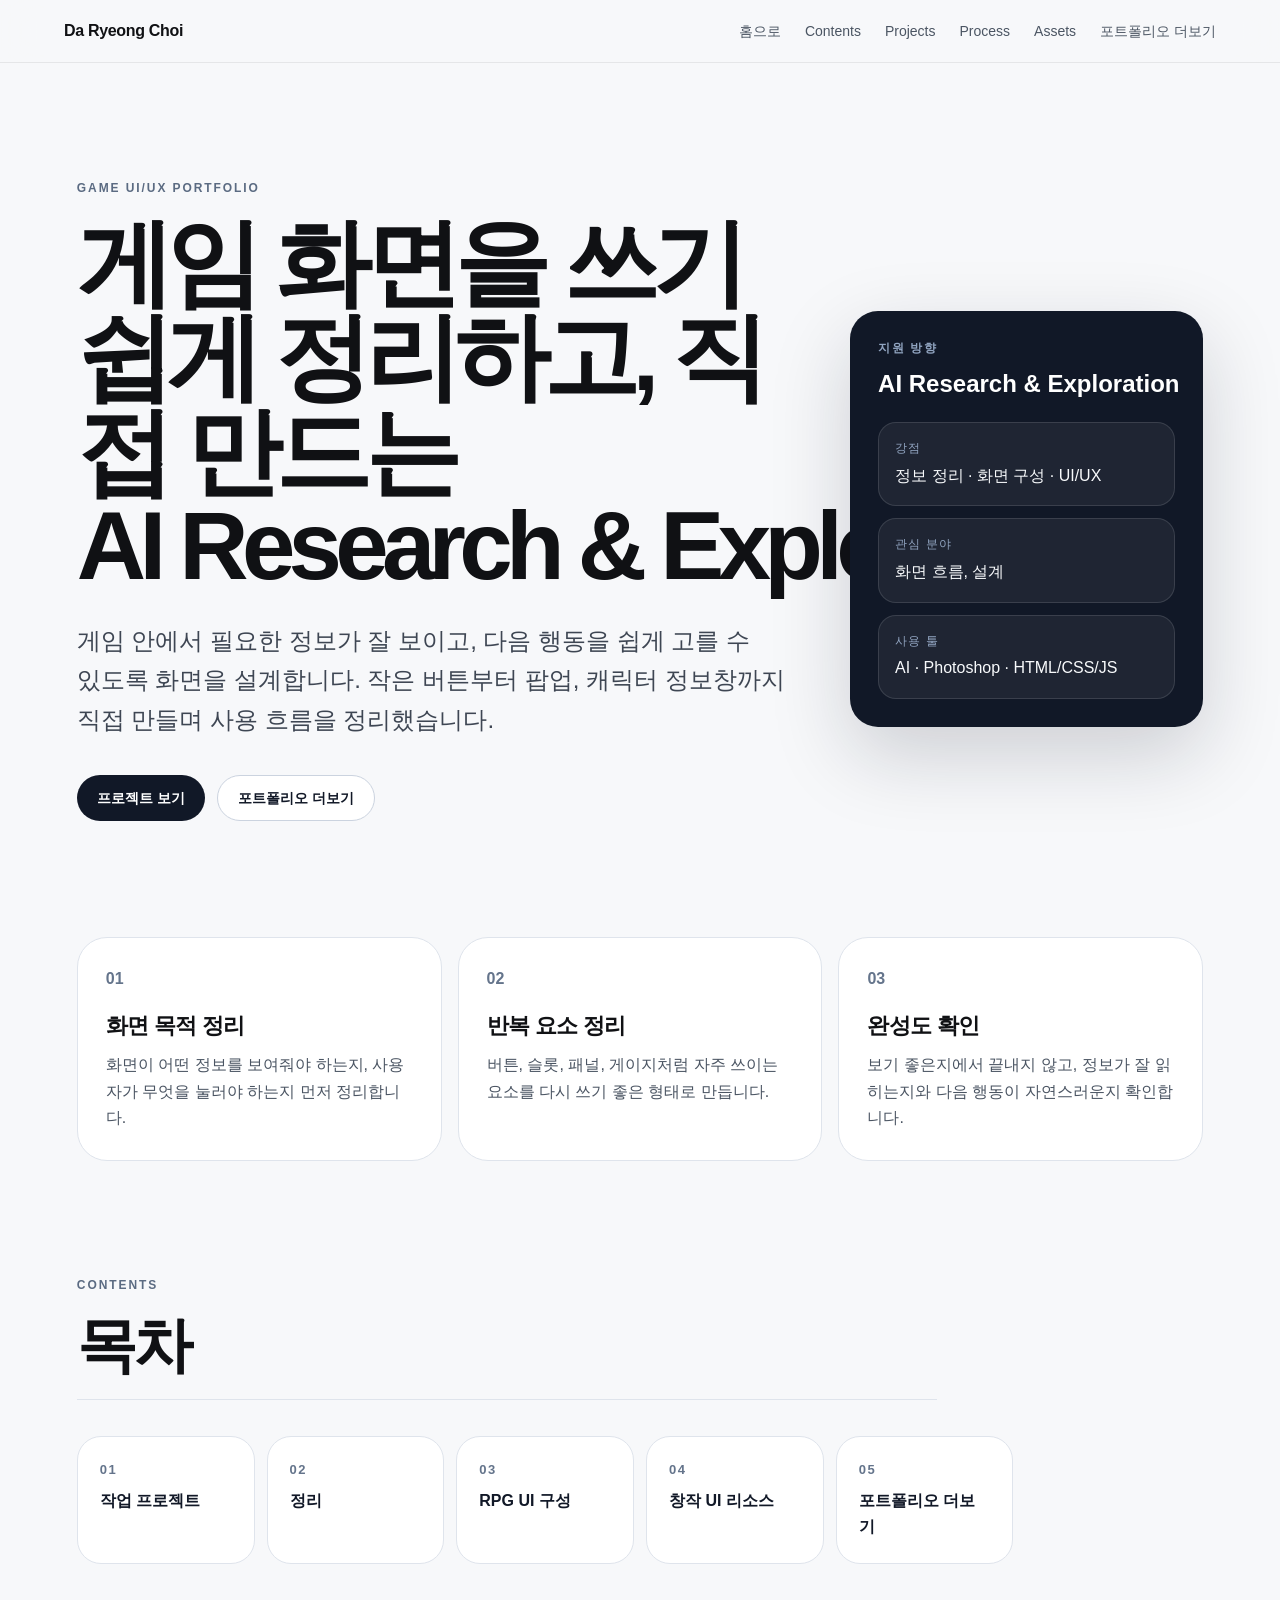
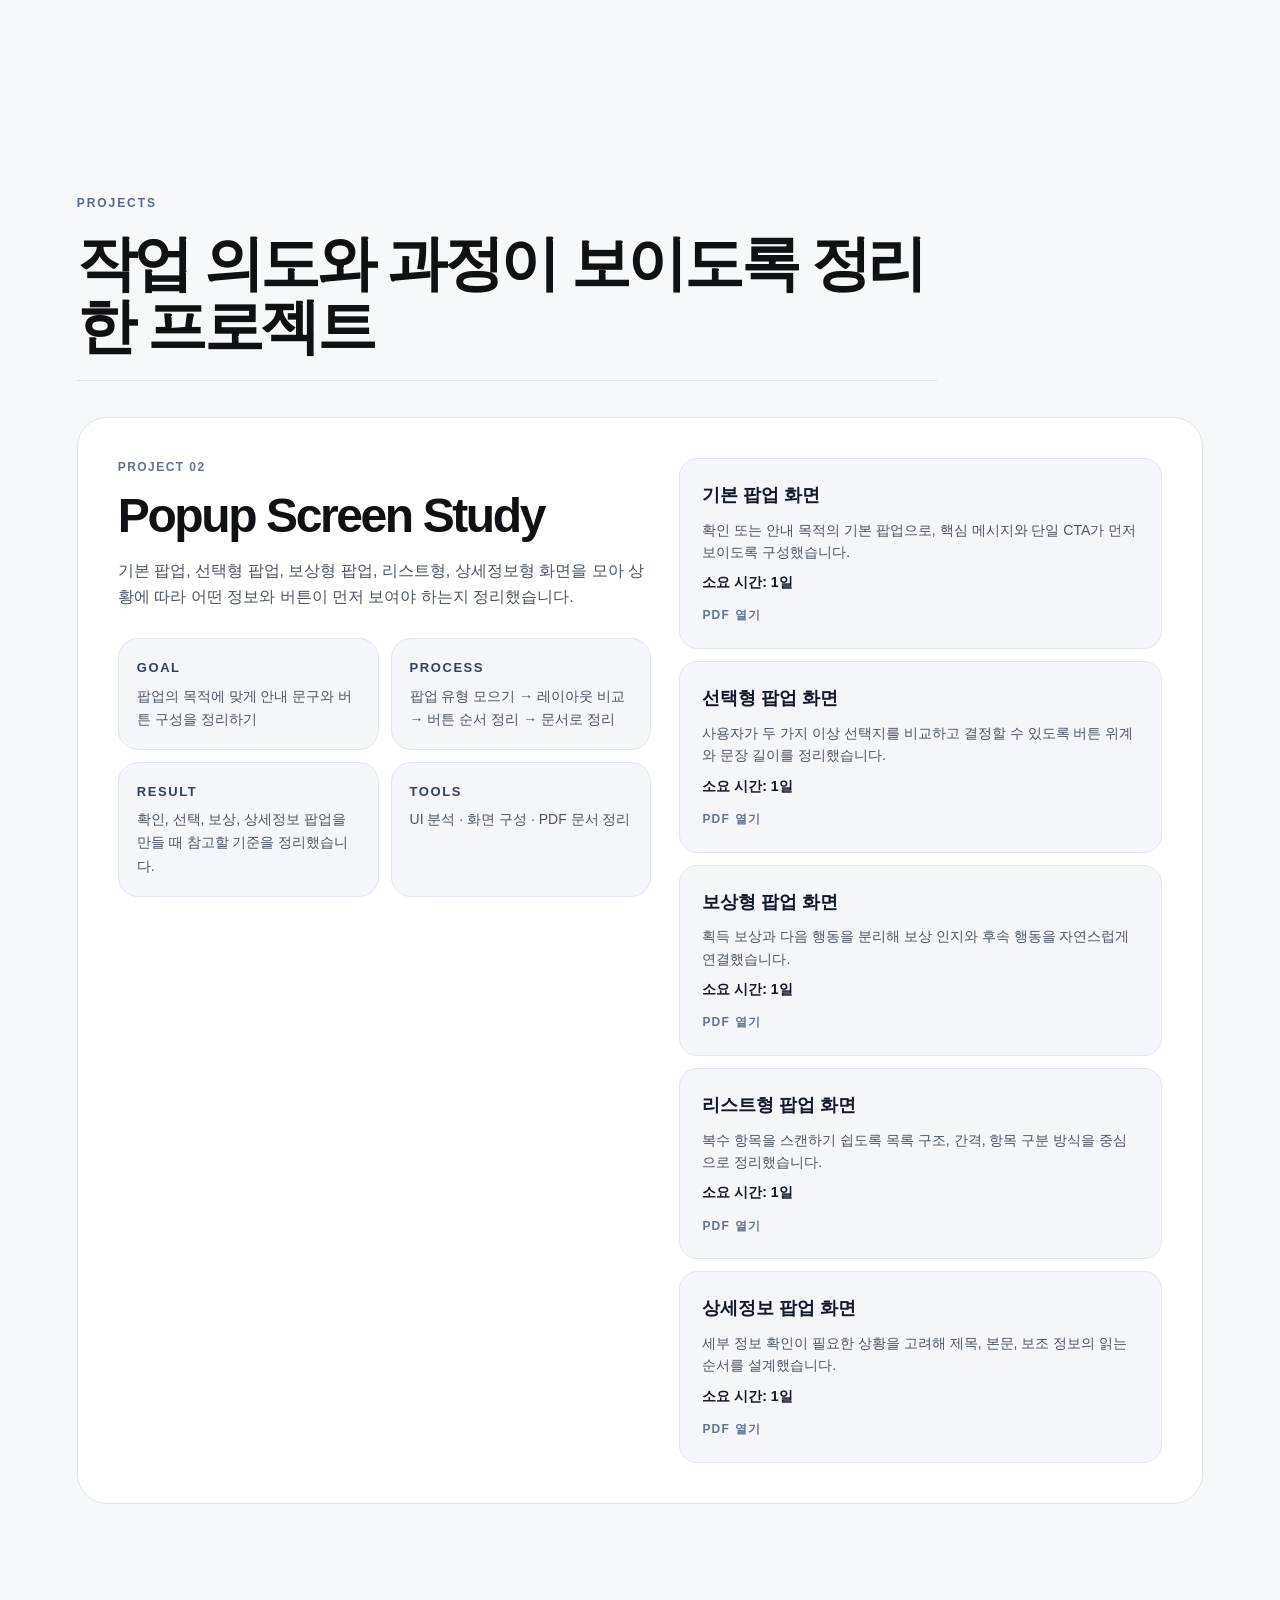
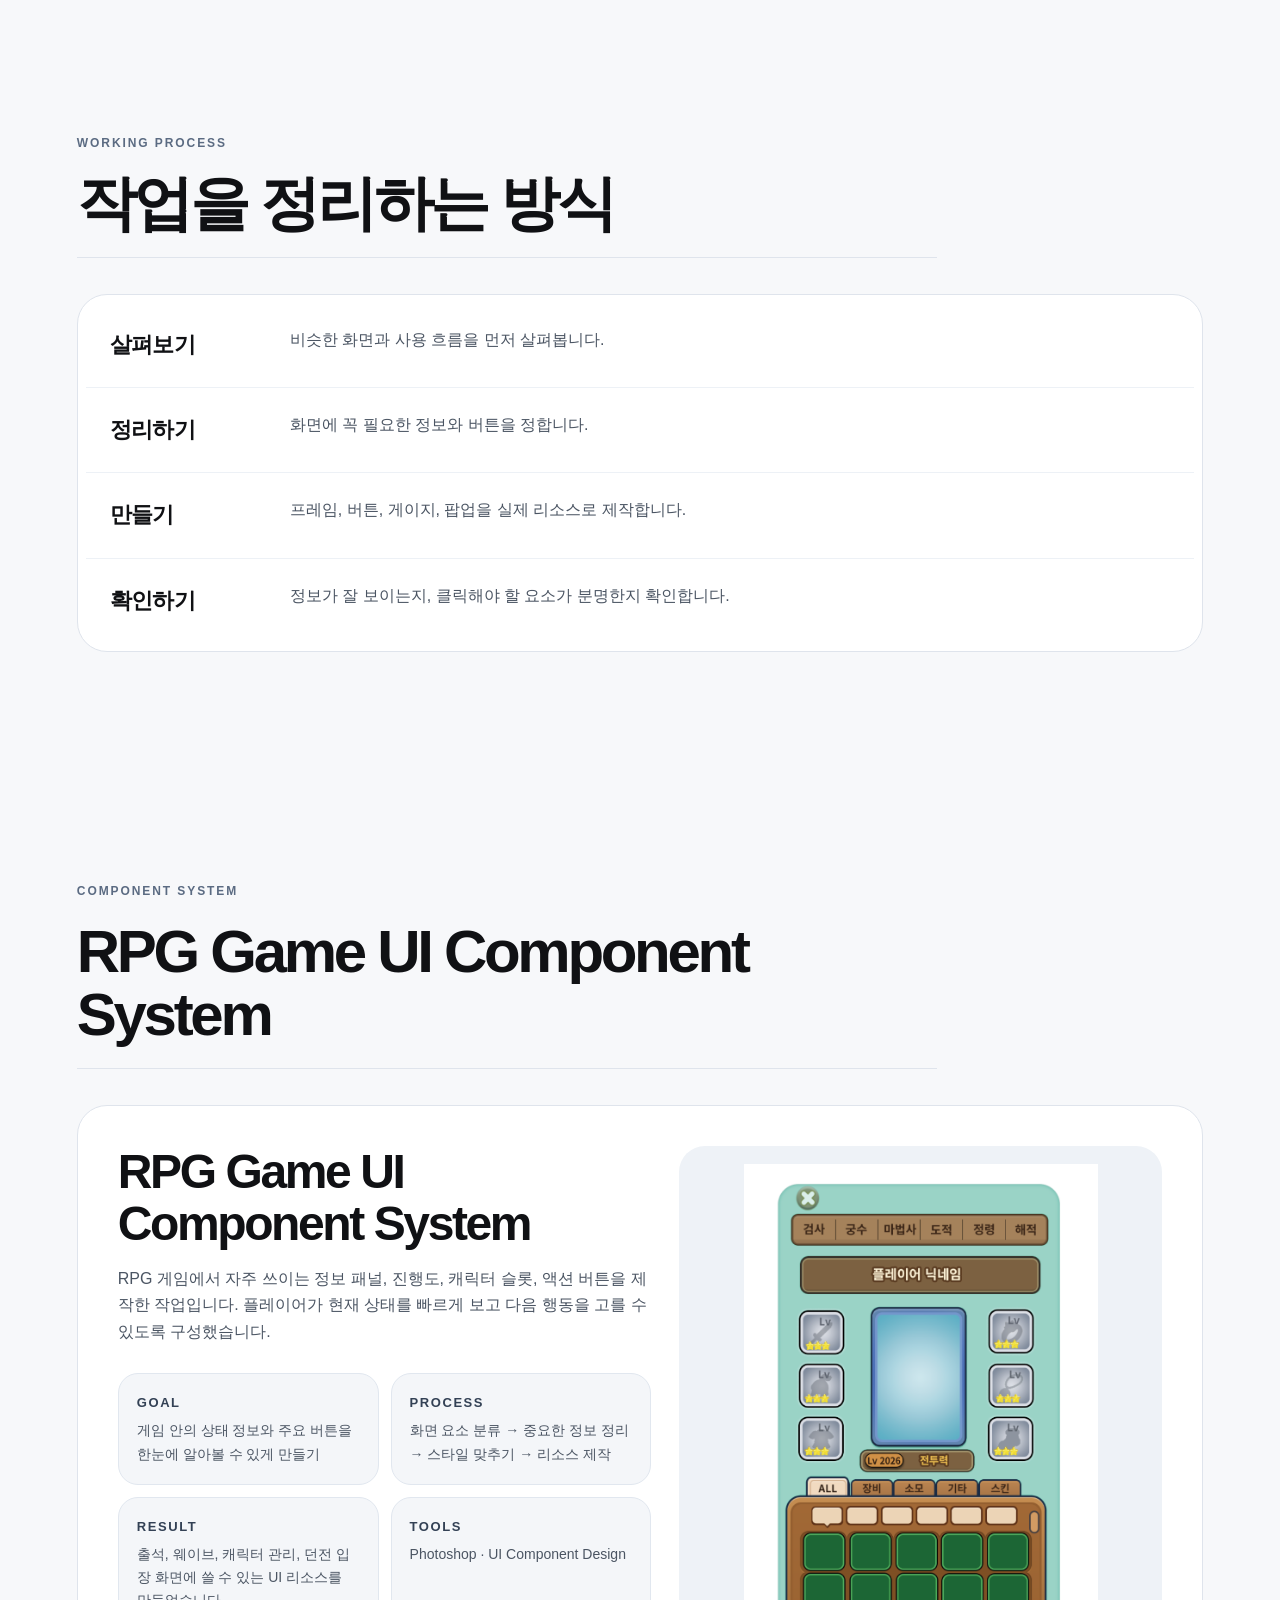
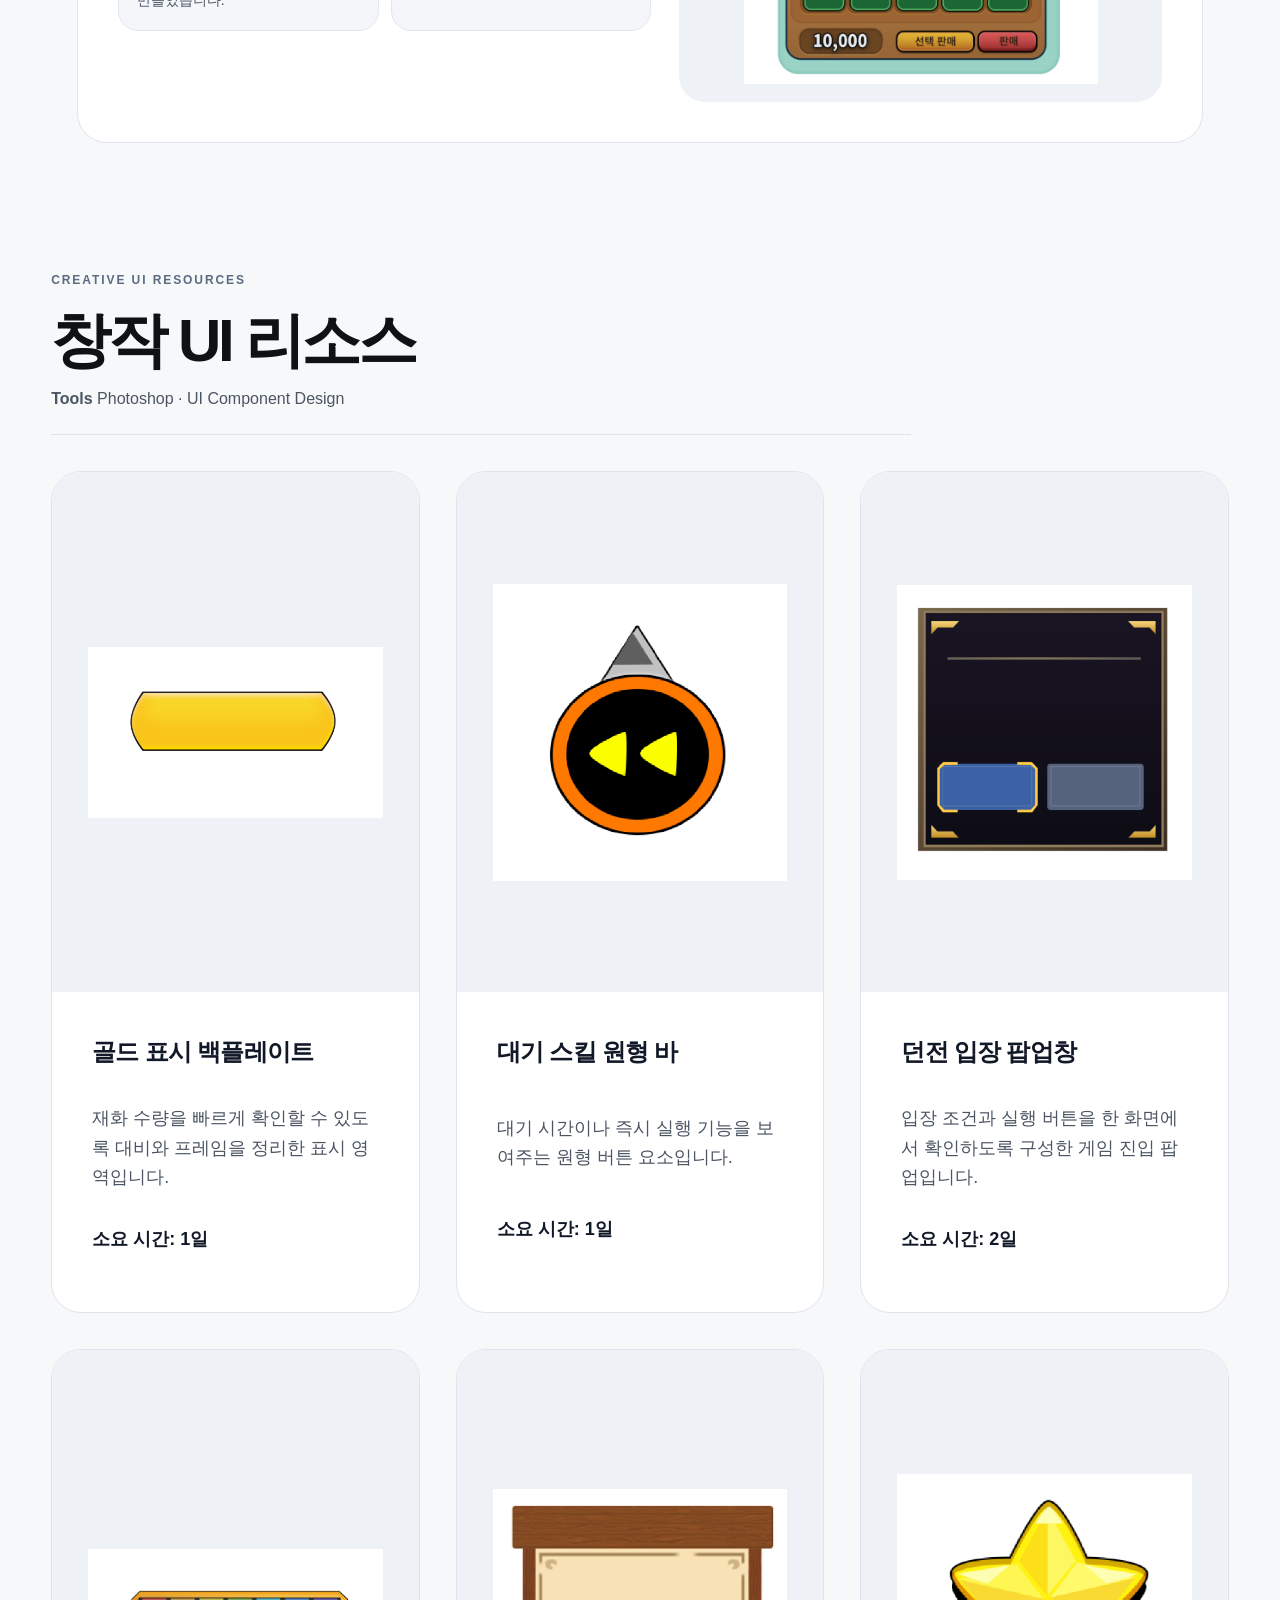
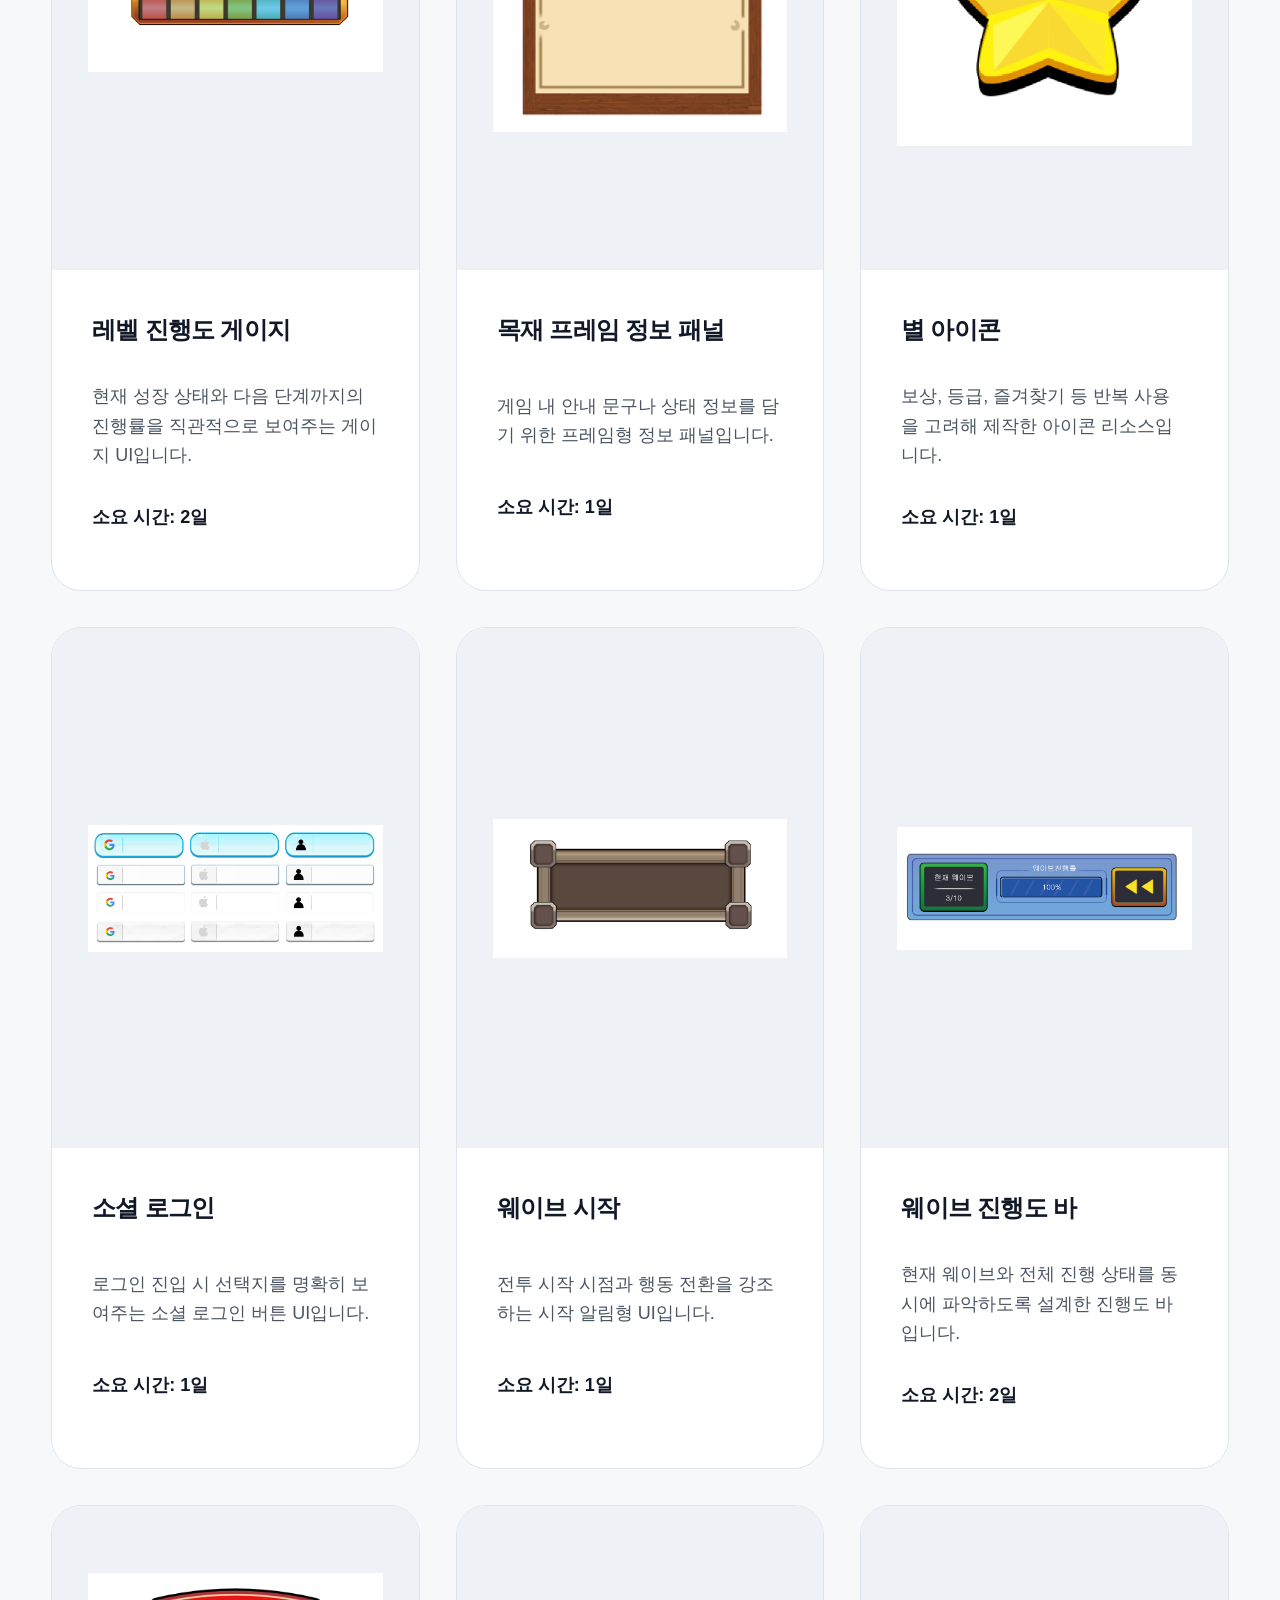
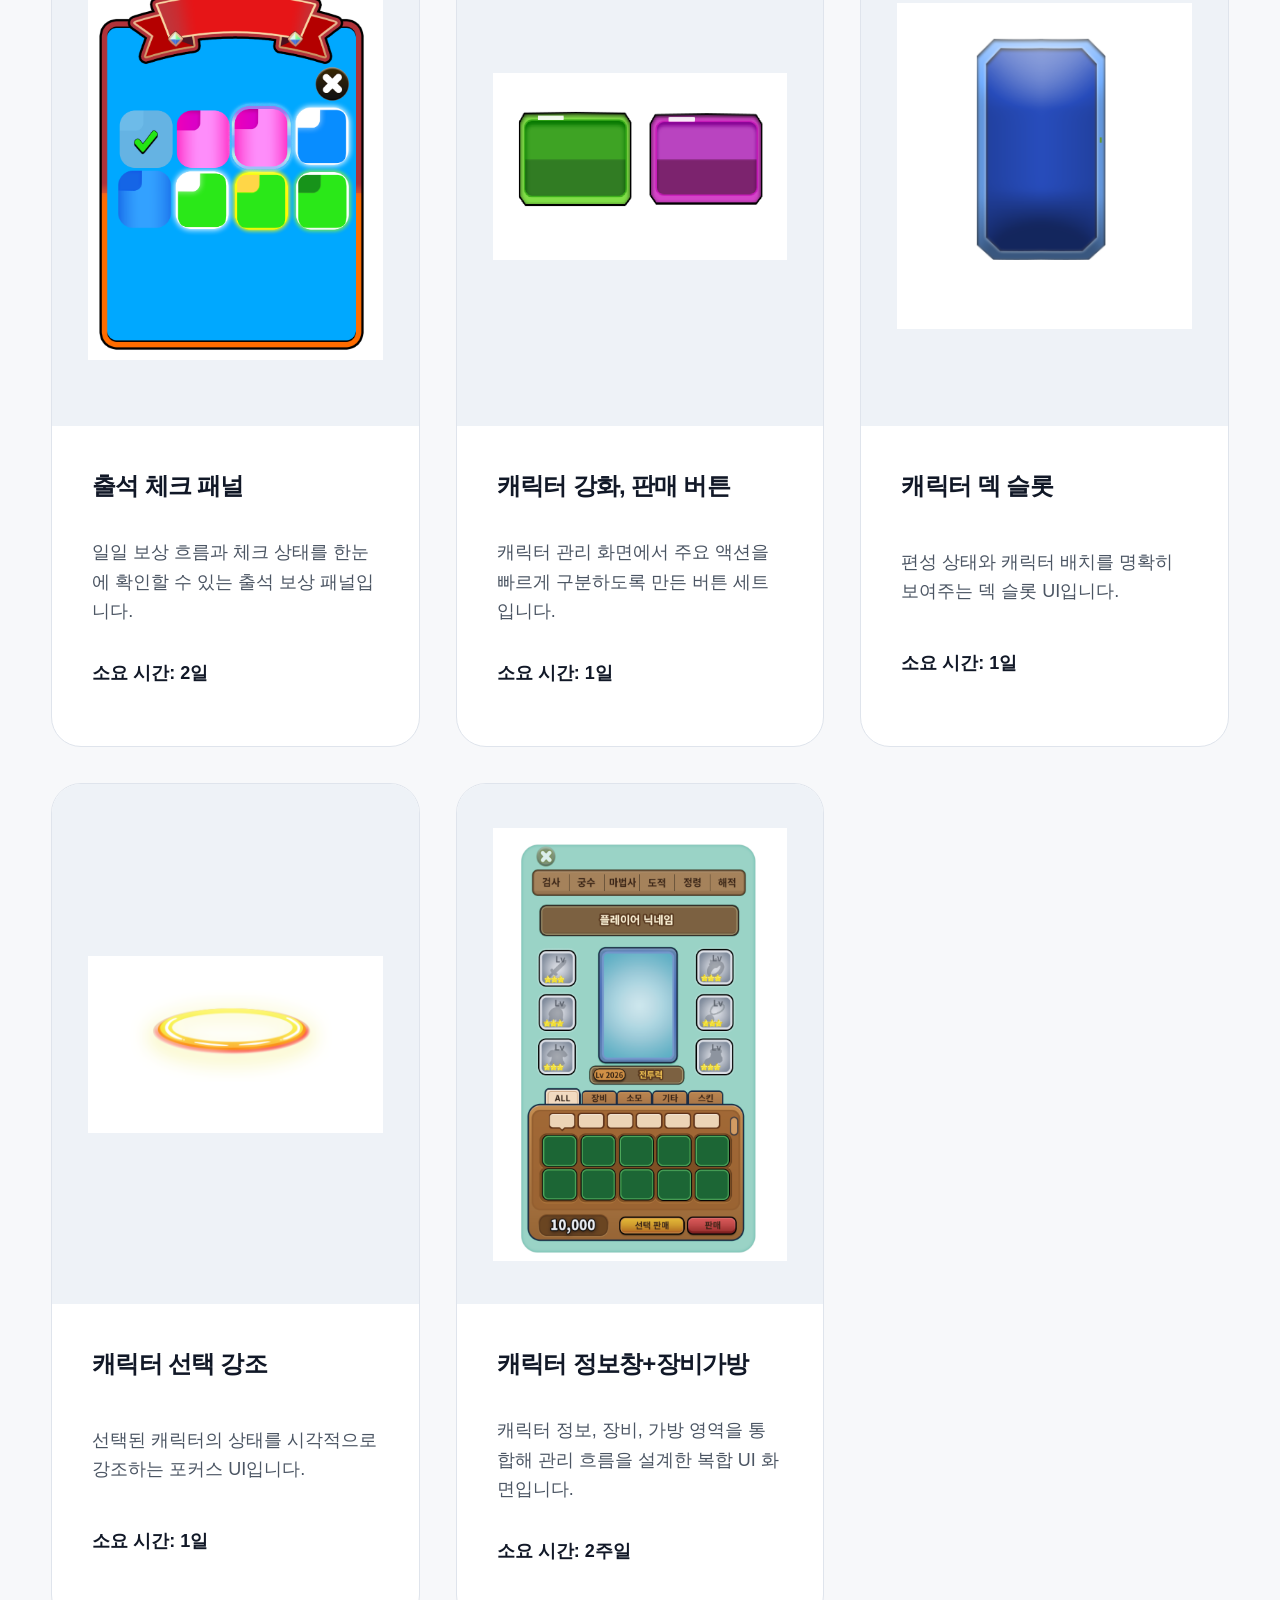
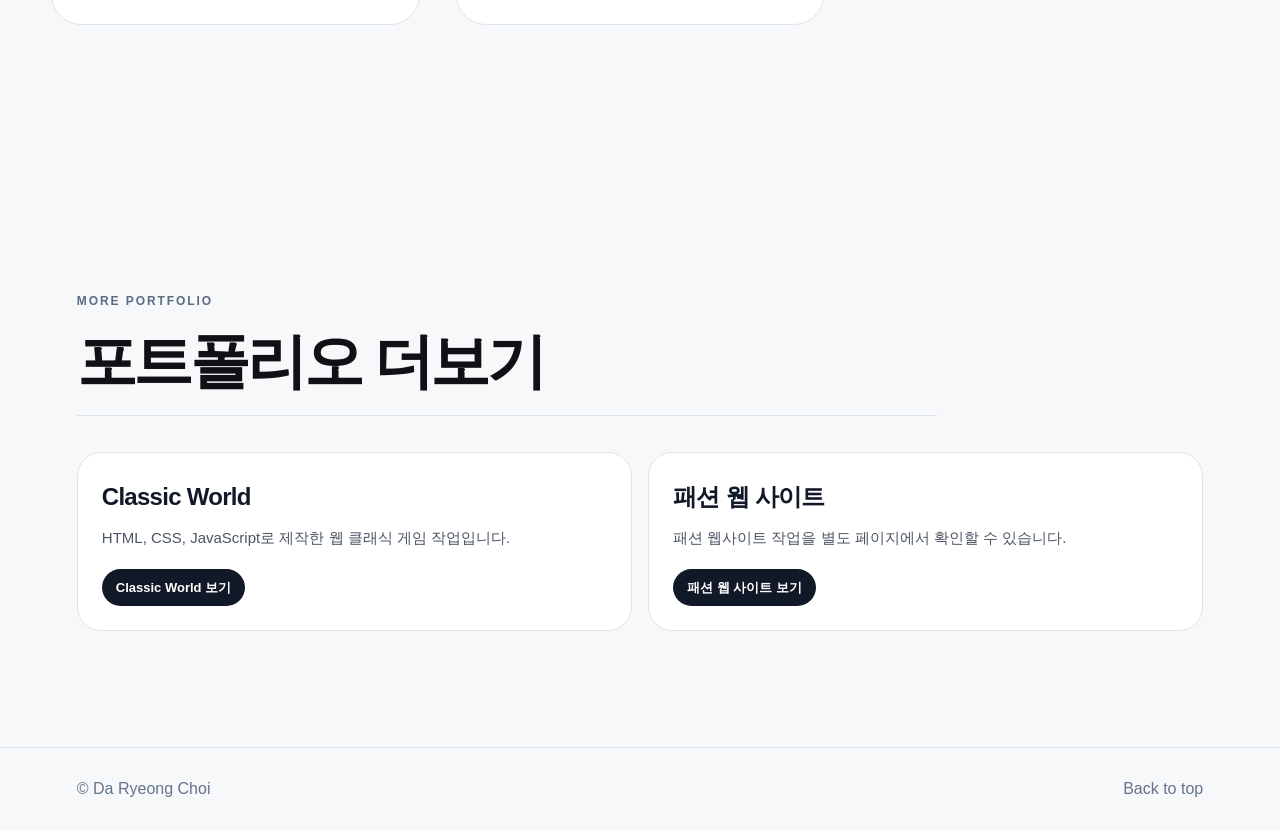
==== index.html @ 7d5a39f2 "Deploy game UI UX portfolio" ====
<!DOCTYPE html>

<html lang="ko">
<head>
<meta charset="utf-8"/>
<meta content="width=device-width, initial-scale=1" name="viewport"/>
<meta content="최다령 게임 UI/UX 포트폴리오" name="description"/>
<title>최다령 | Game UI/UX Portfolio</title>
<link href="styles.css" rel="stylesheet"/>
</head>
<body>
<header class="site-header">
<a class="brand" href="#top">Da Ryeong Choi</a>
<button aria-expanded="false" aria-label="메뉴 열기" class="nav-toggle" type="button">Menu</button>
<nav aria-label="주요 메뉴" class="site-nav">
<a href="#top">홈으로</a>
<a href="#contents">Contents</a>
<a href="#projects">Projects</a>
<a href="#process">Process</a>
<a href="#assets">Assets</a>


<a href="#portfolio-more">포트폴리오 더보기</a></nav>
</header>
<main id="top">
<section class="hero section">
<div class="eyebrow">Game UI/UX Portfolio</div>
<div class="hero-grid">
<div>
<h1>게임 화면을 쓰기 쉽게 정리하고, 직접 만드는 <span class="nowrap">AI Research &amp; Exploration</span></h1>
<p class="lead">
            게임 안에서 필요한 정보가 잘 보이고, 다음 행동을 쉽게 고를 수 있도록 화면을 설계합니다.
            작은 버튼부터 팝업, 캐릭터 정보창까지 직접 만들며 사용 흐름을 정리했습니다.
          </p>
<div class="hero-actions">
<a class="button primary" href="#projects">프로젝트 보기</a>
<a class="button secondary" href="#portfolio-more">포트폴리오 더보기</a>
</div>
</div>
<aside class="profile-card">
<p class="card-label">지원 방향</p>
<h2 class="nowrap">AI Research &amp; Exploration</h2>
<dl>
<div><dt>강점</dt><dd>정보 정리 · 화면 구성 · UI/UX</dd></div>
<div><dt>관심 분야</dt><dd>화면 흐름, 설계</dd></div>
<div><dt>사용 툴</dt><dd>AI · Photoshop · HTML/CSS/JS</dd></div>
</dl>
</aside>
</div>
</section>
<section aria-label="핵심 역량" class="section highlights">
<article>
<span>01</span>
<h3>화면 목적 정리</h3>
<p>화면이 어떤 정보를 보여줘야 하는지, 사용자가 무엇을 눌러야 하는지 먼저 정리합니다.</p>
</article>
<article>
<span>02</span>
<h3>반복 요소 정리</h3>
<p>버튼, 슬롯, 패널, 게이지처럼 자주 쓰이는 요소를 다시 쓰기 좋은 형태로 만듭니다.</p>
</article>
<article>
<span>03</span>
<h3>완성도 확인</h3>
<p>보기 좋은지에서 끝내지 않고, 정보가 잘 읽히는지와 다음 행동이 자연스러운지 확인합니다.</p>
</article>
</section>
<section class="section contents" id="contents">
<div class="section-heading">
<p class="eyebrow">Contents</p>
<h2>목차</h2>
</div>
<nav aria-label="포트폴리오 목차" class="contents-list">
<a href="#projects"><strong>01</strong><span>작업 프로젝트</span></a>
<a href="#process"><strong>02</strong><span>정리</span></a>
<a href="#component-system"><strong>03</strong><span>RPG UI 구성</span></a>
<a href="#assets"><strong>04</strong><span>창작 UI 리소스</span></a>
<a href="#portfolio-more"><strong>05</strong><span>포트폴리오 더보기</span></a>


</nav>
</section>
<section class="section" id="projects">
<div class="section-heading">
<p class="eyebrow">Projects</p>
<h2>작업 의도와 과정이 보이도록 정리한 프로젝트</h2>
</div>
<article class="project">
<div class="project-copy">
<p class="project-index">Project 02</p>
<h3>Popup Screen Study</h3>
<p>
            기본 팝업, 선택형 팝업, 보상형 팝업, 리스트형, 상세정보형 화면을 모아
            상황에 따라 어떤 정보와 버튼이 먼저 보여야 하는지 정리했습니다.
          </p>
<div class="case-grid">
<div><h4>Goal</h4><p>팝업의 목적에 맞게 안내 문구와 버튼 구성을 정리하기</p></div>
<div><h4>Process</h4><p>팝업 유형 모으기 → 레이아웃 비교 → 버튼 순서 정리 → 문서로 정리</p></div>
<div><h4>Result</h4><p>확인, 선택, 보상, 상세정보 팝업을 만들 때 참고할 기준을 정리했습니다.</p></div>
<div><h4>Tools</h4><p>UI 분석 · 화면 구성 · PDF 문서 정리</p></div>
</div>
</div>
<div class="document-list">
<a class="document-card" href="assets/original/최다령_포트폴리오_팝업화면_(1)_기본_모작.pdf" rel="noreferrer" target="_blank">
<strong>기본 팝업 화면</strong>
<span>확인 또는 안내 목적의 기본 팝업으로, 핵심 메시지와 단일 CTA가 먼저 보이도록 구성했습니다.</span>
<b>소요 시간: 1일</b>
</a>
<a class="document-card" href="assets/original/최다령_포트폴리오_팝업화면_(2)_선택형팝업_모작.pdf" rel="noreferrer" target="_blank">
<strong>선택형 팝업 화면</strong>
<span>사용자가 두 가지 이상 선택지를 비교하고 결정할 수 있도록 버튼 위계와 문장 길이를 정리했습니다.</span>
<b>소요 시간: 1일</b>
</a>
<a class="document-card" href="assets/original/최다령_포트폴리오_팝업화면_(3)_보상형_모작.pdf" rel="noreferrer" target="_blank">
<strong>보상형 팝업 화면</strong>
<span>획득 보상과 다음 행동을 분리해 보상 인지와 후속 행동을 자연스럽게 연결했습니다.</span>
<b>소요 시간: 1일</b>
</a>
<a class="document-card" href="assets/original/최다령_포트폴리오_팝업화면_(4)_리스트형_모작.pdf" rel="noreferrer" target="_blank">
<strong>리스트형 팝업 화면</strong>
<span>복수 항목을 스캔하기 쉽도록 목록 구조, 간격, 항목 구분 방식을 중심으로 정리했습니다.</span>
<b>소요 시간: 1일</b>
</a>
<a class="document-card" href="assets/original/최다령_포트폴리오_팝업화면_(5)_상세정보_모작.pdf" rel="noreferrer" target="_blank">
<strong>상세정보 팝업 화면</strong>
<span>세부 정보 확인이 필요한 상황을 고려해 제목, 본문, 보조 정보의 읽는 순서를 설계했습니다.</span>
<b>소요 시간: 1일</b>
</a>
</div>
</article>
</section>
<section class="section process" id="process">
<div class="section-heading">
<p class="eyebrow">Working Process</p>
<h2>작업을 정리하는 방식</h2>
</div>
<ol>
<li><strong>살펴보기</strong><span>비슷한 화면과 사용 흐름을 먼저 살펴봅니다.</span></li>
<li><strong>정리하기</strong><span>화면에 꼭 필요한 정보와 버튼을 정합니다.</span></li>
<li><strong>만들기</strong><span>프레임, 버튼, 게이지, 팝업을 실제 리소스로 제작합니다.</span></li>
<li><strong>확인하기</strong><span>정보가 잘 보이는지, 클릭해야 할 요소가 분명한지 확인합니다.</span></li>
</ol>

</section>
<section class="section component-system" id="component-system">
<div class="section-heading">
<p class="eyebrow">Component System</p>
<h2>RPG Game UI Component System</h2>
</div>
<article class="project">
<div class="project-copy">
<h3>RPG Game UI Component System</h3>
<p>
            RPG 게임에서 자주 쓰이는 정보 패널, 진행도, 캐릭터 슬롯, 액션 버튼을 제작한 작업입니다.
            플레이어가 현재 상태를 빠르게 보고 다음 행동을 고를 수 있도록 구성했습니다.
          </p>
<div class="case-grid">
<div><h4>Goal</h4><p>게임 안의 상태 정보와 주요 버튼을 한눈에 알아볼 수 있게 만들기</p></div>
<div><h4>Process</h4><p>화면 요소 분류 → 중요한 정보 정리 → 스타일 맞추기 → 리소스 제작</p></div>
<div><h4>Result</h4><p>출석, 웨이브, 캐릭터 관리, 던전 입장 화면에 쓸 수 있는 UI 리소스를 만들었습니다.</p></div>
<div><h4>Tools</h4><p>Photoshop · UI Component Design</p></div>
</div>
</div>
<div class="project-visual">
<img alt="RPG 캐릭터 정보창 UI" src="assets/original/최다령_포트폴리오_RPG게임_컴포넌트_자체체작/캐릭터 정보창+장비, 가방.png"/>
</div>
</article>
</section>
<section class="section" id="assets">
<div class="section-heading">
<p class="eyebrow">Creative UI Resources</p>
<h2>창작 UI 리소스</h2>
<p class="section-note"><strong>Tools</strong> Photoshop · UI Component Design</p>
</div>
<div class="asset-grid">
<figure class="asset-card">
<img alt="골드 표시 백플레이트" loading="lazy" src="assets/original/최다령_포트폴리오_RPG게임_컴포넌트_자체체작/골드 표시 백플레이트.png"/>
<figcaption>
<strong>골드 표시 백플레이트</strong>
<span>재화 수량을 빠르게 확인할 수 있도록 대비와 프레임을 정리한 표시 영역입니다.</span>
<b>소요 시간: 1일</b>
</figcaption>
</figure>
<figure class="asset-card">
<img alt="대기 스킬 원형 바" loading="lazy" src="assets/original/최다령_포트폴리오_RPG게임_컴포넌트_자체체작/대기 스킵 원형 바.png"/>
<figcaption>
<strong>대기 스킬 원형 바</strong>
<span>대기 시간이나 즉시 실행 기능을 보여주는 원형 버튼 요소입니다.</span>
<b>소요 시간: 1일</b>
</figcaption>
</figure>
<figure class="asset-card">
<img alt="던전 입장 팝업창" loading="lazy" src="assets/original/최다령_포트폴리오_RPG게임_컴포넌트_자체체작/던전 입장 팝업창.png"/>
<figcaption>
<strong>던전 입장 팝업창</strong>
<span>입장 조건과 실행 버튼을 한 화면에서 확인하도록 구성한 게임 진입 팝업입니다.</span>
<b>소요 시간: 2일</b>
</figcaption>
</figure>
<figure class="asset-card">
<img alt="레벨 진행도 게이지" loading="lazy" src="assets/original/최다령_포트폴리오_RPG게임_컴포넌트_자체체작/레벨 진행도 게이지.png"/>
<figcaption>
<strong>레벨 진행도 게이지</strong>
<span>현재 성장 상태와 다음 단계까지의 진행률을 직관적으로 보여주는 게이지 UI입니다.</span>
<b>소요 시간: 2일</b>
</figcaption>
</figure>
<figure class="asset-card">
<img alt="목재 프레임 정보 패널" loading="lazy" src="assets/original/최다령_포트폴리오_RPG게임_컴포넌트_자체체작/목재 프레임 정보 패널.png"/>
<figcaption>
<strong>목재 프레임 정보 패널</strong>
<span>게임 내 안내 문구나 상태 정보를 담기 위한 프레임형 정보 패널입니다.</span>
<b>소요 시간: 1일</b>
</figcaption>
</figure>
<figure class="asset-card">
<img alt="별 아이콘" loading="lazy" src="assets/original/최다령_포트폴리오_RPG게임_컴포넌트_자체체작/별 아이콘.png"/>
<figcaption>
<strong>별 아이콘</strong>
<span>보상, 등급, 즐겨찾기 등 반복 사용을 고려해 제작한 아이콘 리소스입니다.</span>
<b>소요 시간: 1일</b>
</figcaption>
</figure>
<figure class="asset-card">
<img alt="소셜 로그인" loading="lazy" src="assets/original/최다령_포트폴리오_RPG게임_컴포넌트_자체체작/소셜 로그인.png"/>
<figcaption>
<strong>소셜 로그인</strong>
<span>로그인 진입 시 선택지를 명확히 보여주는 소셜 로그인 버튼 UI입니다.</span>
<b>소요 시간: 1일</b>
</figcaption>
</figure>
<figure class="asset-card">
<img alt="웨이브 시작" loading="lazy" src="assets/original/최다령_포트폴리오_RPG게임_컴포넌트_자체체작/웨이브 시작.png"/>
<figcaption>
<strong>웨이브 시작</strong>
<span>전투 시작 시점과 행동 전환을 강조하는 시작 알림형 UI입니다.</span>
<b>소요 시간: 1일</b>
</figcaption>
</figure>
<figure class="asset-card">
<img alt="웨이브 진행도 바" loading="lazy" src="assets/original/최다령_포트폴리오_RPG게임_컴포넌트_자체체작/웨이브 진행도 바.png"/>
<figcaption>
<strong>웨이브 진행도 바</strong>
<span>현재 웨이브와 전체 진행 상태를 동시에 파악하도록 설계한 진행도 바입니다.</span>
<b>소요 시간: 2일</b>
</figcaption>
</figure>
<figure class="asset-card">
<img alt="출석 체크 패널" loading="lazy" src="assets/original/최다령_포트폴리오_RPG게임_컴포넌트_자체체작/출석 체크 패널.png"/>
<figcaption>
<strong>출석 체크 패널</strong>
<span>일일 보상 흐름과 체크 상태를 한눈에 확인할 수 있는 출석 보상 패널입니다.</span>
<b>소요 시간: 2일</b>
</figcaption>
</figure>
<figure class="asset-card">
<img alt="캐릭터 강화, 판매 버튼" loading="lazy" src="assets/original/최다령_포트폴리오_RPG게임_컴포넌트_자체체작/캐릭터 강화, 판매 버튼.png"/>
<figcaption>
<strong>캐릭터 강화, 판매 버튼</strong>
<span>캐릭터 관리 화면에서 주요 액션을 빠르게 구분하도록 만든 버튼 세트입니다.</span>
<b>소요 시간: 1일</b>
</figcaption>
</figure>
<figure class="asset-card">
<img alt="캐릭터 덱 슬롯" loading="lazy" src="assets/original/최다령_포트폴리오_RPG게임_컴포넌트_자체체작/캐릭터 덱 슬롯.png"/>
<figcaption>
<strong>캐릭터 덱 슬롯</strong>
<span>편성 상태와 캐릭터 배치를 명확히 보여주는 덱 슬롯 UI입니다.</span>
<b>소요 시간: 1일</b>
</figcaption>
</figure>
<figure class="asset-card">
<img alt="캐릭터 선택 강조" loading="lazy" src="assets/original/최다령_포트폴리오_RPG게임_컴포넌트_자체체작/캐릭터 선택 강조.png"/>
<figcaption>
<strong>캐릭터 선택 강조</strong>
<span>선택된 캐릭터의 상태를 시각적으로 강조하는 포커스 UI입니다.</span>
<b>소요 시간: 1일</b>
</figcaption>
</figure>
<figure class="asset-card">
<img alt="캐릭터 정보창+장비가방" loading="lazy" src="assets/original/최다령_포트폴리오_RPG게임_컴포넌트_자체체작/캐릭터 정보창+장비, 가방.png"/>
<figcaption>
<strong>캐릭터 정보창+장비가방</strong>
<span>캐릭터 정보, 장비, 가방 영역을 통합해 관리 흐름을 설계한 복합 UI 화면입니다.</span>
<b>소요 시간: 2주일</b>
</figcaption>
</figure>
</div>
</section><section class="section portfolio-more" id="portfolio-more"><div class="section-heading"><p class="eyebrow">More Portfolio</p><h2>포트폴리오 더보기</h2></div><div class="portfolio-card-grid"><a class="portfolio-card" href="https://daryeong.github.io/Classic-World/" rel="noreferrer" target="_blank"><strong>Classic World</strong><span>HTML, CSS, JavaScript로 제작한 웹 클래식 게임 작업입니다.</span><b>Classic World 보기</b></a><a class="portfolio-card" href="https://daryeong.github.io/fashion-web-site/" rel="noreferrer" target="_blank"><strong>패션 웹 사이트</strong><span>패션 웹사이트 작업을 별도 페이지에서 확인할 수 있습니다.</span><b>패션 웹 사이트 보기</b></a></div></section>


</main>
<footer class="site-footer">
<span>© Da Ryeong Choi</span>
<a href="#top">Back to top</a>
</footer>
<script src="script.js"></script>
</body>
</html>
---- styles.css ----
*{box-sizing:border-box}html{scroll-behavior:smooth}body{margin:0;font-family:Inter,Pretendard,-apple-system,BlinkMacSystemFont,"Segoe UI",sans-serif;color:#101114;background:#f7f8fa;line-height:1.65}a{color:inherit;text-decoration:none}img{display:block;max-width:100%}.site-header{position:sticky;top:0;z-index:10;display:flex;align-items:center;justify-content:space-between;padding:18px clamp(20px,5vw,72px);background:rgba(247,248,250,.84);backdrop-filter:blur(18px);border-bottom:1px solid rgba(16,17,20,.08)}.brand{font-weight:700;letter-spacing:-.02em}.site-nav{display:flex;gap:24px;font-size:14px;color:#4b5563}.site-nav a:hover{color:#101114}.nav-toggle{display:none;border:1px solid #d6dbe3;background:#fff;border-radius:999px;padding:8px 12px}.section{padding:clamp(64px,9vw,120px) clamp(20px,6vw,88px)}.eyebrow{margin:0 0 18px;color:#5b6b82;text-transform:uppercase;letter-spacing:.16em;font-size:12px;font-weight:800}.hero{min-height:88vh;display:flex;flex-direction:column;justify-content:center}.hero-grid{display:grid;grid-template-columns:minmax(0,1.35fr) minmax(320px,.65fr);gap:40px;align-items:end}.hero h1{margin:0;font-size:clamp(42px,8vw,96px);line-height:.98;letter-spacing:-.07em;max-width:1000px}.lead{margin:28px 0 0;max-width:720px;font-size:clamp(18px,2vw,24px);color:#3e4653}.hero-actions{display:flex;gap:12px;flex-wrap:wrap;margin-top:36px}.button{display:inline-flex;align-items:center;justify-content:center;min-height:46px;padding:0 20px;border-radius:999px;font-weight:800;font-size:14px}.button.primary{background:#111827;color:white}.button.secondary{border:1px solid #cbd3df;background:white;color:#111827}.profile-card{padding:28px;border-radius:28px;background:#111827;color:white;box-shadow:0 28px 80px rgba(17,24,39,.18)}.profile-card h2{margin:0 0 24px;font-size:24px;line-height:1.22}.card-label{margin:0 0 10px;color:#91a4c0;font-size:12px;text-transform:uppercase;letter-spacing:.14em;font-weight:800}.profile-card dl{margin:0;display:grid;gap:16px}.profile-card div{border-top:1px solid rgba(255,255,255,.12);padding-top:14px}.profile-card dt{font-size:12px;color:#91a4c0;text-transform:uppercase;letter-spacing:.1em}.profile-card dd{margin:4px 0 0;color:#f8fafc}.highlights{display:grid;grid-template-columns:repeat(3,1fr);gap:16px;padding-top:0}.highlights article,.project,.process ol,.contact{border:1px solid #dfe4ec;background:white;border-radius:30px}.highlights article{padding:28px}.highlights span{color:#64748b;font-weight:900}.highlights h3{margin:16px 0 8px;font-size:22px;letter-spacing:-.03em}.highlights p{margin:0;color:#4b5563}.section-heading{max-width:860px;margin-bottom:36px}.section-heading h2{margin:0;font-size:clamp(32px,5vw,60px);line-height:1.05;letter-spacing:-.055em}.project{display:grid;grid-template-columns:1.05fr .95fr;gap:28px;padding:clamp(22px,4vw,40px);margin-top:24px;align-items:center}.project-copy h3{margin:0 0 14px;font-size:clamp(28px,4vw,48px);line-height:1.08;letter-spacing:-.05em}.project-copy p{color:#4b5563}.project-index{margin:0 0 12px!important;color:#64748b!important;font-weight:900;text-transform:uppercase;letter-spacing:.12em;font-size:12px}.case-grid{display:grid;grid-template-columns:repeat(2,1fr);gap:12px;margin-top:28px}.case-grid div{padding:18px;border-radius:20px;background:#f4f6f9;border:1px solid #e1e7ef}.case-grid h4{margin:0 0 6px;font-size:13px;text-transform:uppercase;letter-spacing:.12em;color:#334155}.case-grid p{margin:0;font-size:14px;color:#4b5563}.project-visual{border-radius:26px;background:#eef2f7;padding:18px;overflow:hidden}.project-visual img{width:100%;border-radius:18px;object-fit:contain;max-height:520px}.document-list{display:grid;gap:12px}.document-list a{display:flex;align-items:center;justify-content:space-between;padding:18px 20px;border-radius:18px;background:#f4f6f9;border:1px solid #e1e7ef;font-weight:800}.document-list a:after{content:"Open";font-size:12px;color:#64748b;text-transform:uppercase;letter-spacing:.1em}.process ol{list-style:none;margin:0;padding:8px}.process li{display:grid;grid-template-columns:160px 1fr;gap:20px;padding:24px;border-bottom:1px solid #edf1f6}.process li:last-child{border-bottom:0}.process strong{font-size:22px;letter-spacing:-.03em}.process span{color:#4b5563}.asset-grid{display:grid;grid-template-columns:repeat(5,minmax(190px,1fr));gap:22px}.asset-grid figure{margin:0;border-radius:22px;overflow:hidden;background:white;border:1px solid #dfe4ec}.asset-grid img{width:100%;aspect-ratio:4/3;object-fit:contain;background:#eef2f7;padding:12px}.asset-grid figcaption{padding:12px 14px;font-size:13px;font-weight:800;color:#334155}.contact{padding:clamp(28px,5vw,52px);max-width:980px}.contact h2{margin:0;font-size:clamp(32px,5vw,56px);line-height:1.05;letter-spacing:-.05em}.contact p{color:#4b5563;max-width:720px}.contact-actions{display:flex;gap:12px;flex-wrap:wrap;margin-top:28px}.site-footer{display:flex;justify-content:space-between;gap:20px;padding:28px clamp(20px,6vw,88px);color:#64748b;border-top:1px solid #dfe4ec}@media (max-width:920px){.site-nav{display:none;position:absolute;left:20px;right:20px;top:64px;flex-direction:column;padding:18px;border-radius:20px;background:white;border:1px solid #dfe4ec;box-shadow:0 16px 40px rgba(15,23,42,.12)}.site-nav.is-open{display:flex}.nav-toggle{display:inline-flex}.hero-grid,.project{grid-template-columns:1fr}.highlights,.asset-grid{grid-template-columns:repeat(2,1fr)}.case-grid{grid-template-columns:1fr}.process li{grid-template-columns:1fr;gap:4px}}@media (max-width:560px){.section{padding:56px 18px}.hero h1{font-size:44px}.lead{font-size:17px}.highlights,.asset-grid{grid-template-columns:1fr}.profile-card,.project,.highlights article,.process ol,.contact{border-radius:22px}.contact-actions{display:flex;gap:12px;flex-wrap:wrap;margin-top:28px}.site-footer{flex-direction:column}.document-list a{align-items:flex-start;flex-direction:column;gap:8px}}
.section-note{margin:14px 0 0;max-width:760px;color:#4b5563}.section-note code{padding:2px 6px;border-radius:8px;background:#eef2f7;color:#111827}.asset-card{display:flex;flex-direction:column}.asset-card img{min-height:220px}.asset-card figcaption{display:grid;gap:8px;padding:20px}.asset-card figcaption strong{font-size:18px;color:#111827;letter-spacing:-.03em}.asset-card figcaption span{font-size:14px;font-weight:500;color:#4b5563}.asset-card figcaption b,.document-card b{font-size:14px;color:#111827}.document-list.expanded{grid-template-columns:repeat(2,1fr)}.document-card{display:grid!important;gap:8px;align-items:start!important;justify-content:stretch!important;padding:22px!important}.document-card:after{content:"PDF 열기"!important;justify-self:start;margin-top:4px}.document-card strong{font-size:18px;color:#111827}.document-card span{font-size:14px;font-weight:500;color:#4b5563;line-height:1.6}.classic-world{border:1px solid #dfe4ec;background:#111827;color:white;border-radius:30px;margin:0 clamp(20px,6vw,88px) clamp(64px,9vw,120px);padding:clamp(32px,5vw,56px)}.classic-world h2{margin:0;font-size:clamp(36px,6vw,72px);line-height:1;letter-spacing:-.06em}.classic-world p:last-child{margin:16px 0 0;color:#cbd5e1;font-size:clamp(18px,2vw,24px);font-weight:700}@media (max-width:920px){.document-list.expanded{grid-template-columns:1fr}.classic-world{margin-left:20px;margin-right:20px}}@media (max-width:560px){.asset-card img{min-height:180px}.document-card{padding:18px!important}}

.button.light{margin-top:24px;background:white;color:#111827}.classic-description{max-width:760px!important;color:#cbd5e1!important;font-size:16px!important;font-weight:500!important;line-height:1.75!important}

.support-info{display:grid;grid-template-columns:repeat(2,minmax(0,1fr));gap:12px;margin:28px 0}.support-info div{padding:18px;border:1px solid #dfe4ec;border-radius:18px;background:#f7f8fa}.support-info strong{display:block;margin-bottom:6px;color:#111827}.support-info span{display:block;color:#4b5563;font-size:14px;line-height:1.6}@media (max-width:720px){.support-info{grid-template-columns:1fr}}

.contents{padding-top:0}
.contents-list{display:grid;grid-template-columns:repeat(6,1fr);gap:12px}
.contents-list a{display:flex;flex-direction:column;gap:8px;padding:22px;border:1px solid #dfe4ec;background:#fff;border-radius:24px}
.contents-list strong{font-size:13px;color:#64748b;letter-spacing:.12em}
.contents-list span{font-weight:800;color:#111827}
@media (max-width:900px){.contents-list{grid-template-columns:repeat(2,1fr)}}
@media (max-width:560px){.contents-list{grid-template-columns:1fr}}


/* Layout refinement based on the reference portfolio direction:
   keep the existing colors, card shapes, and asset treatment; refine hierarchy and spacing only. */
.section{
  max-width:1280px;
  margin-left:auto;
  margin-right:auto;
}
.hero.section{
  max-width:none;
  padding-left:clamp(20px,6vw,88px);
  padding-right:clamp(20px,6vw,88px);
}
.section-heading{
  border-bottom:1px solid #dfe4ec;
  padding-bottom:22px;
}
.hero-grid{
  align-items:center;
}
.profile-card dl{
  gap:12px;
}
.profile-card div{
  border-top:0;
  padding:16px;
  border-radius:18px;
  background:rgba(255,255,255,.06);
  border:1px solid rgba(255,255,255,.12);
}
.contents-list a,
.highlights article,
.case-grid div,
.document-card,
.asset-grid figure{
  transition:transform .18s ease, box-shadow .18s ease;
}
.contents-list a:hover,
.highlights article:hover,
.case-grid div:hover,
.document-card:hover,
.asset-grid figure:hover{
  transform:translateY(-2px);
  box-shadow:0 18px 42px rgba(15,23,42,.08);
}
.project{
  align-items:start;
}
.project-visual,
.asset-grid img{
  display:flex;
  align-items:center;
  justify-content:center;
}
/* 창작 UI 리소스: 데스크톱 5×3 유지 + 각 컴포넌트 크기 확대 */
#assets{
  padding-left:clamp(24px,4vw,64px);
  padding-right:clamp(24px,4vw,64px);
}
.asset-grid{
  grid-template-columns:repeat(5,minmax(190px,1fr));
  gap:22px;
}
.asset-card img{
  min-height:260px;
  padding:18px;
}
.asset-card figcaption{
  min-height:178px;
  padding:24px;
}
.classic-world{
  max-width:1104px;
  margin-left:auto;
  margin-right:auto;
}
@media (max-width:920px){
  .asset-grid{grid-template-columns:repeat(2,1fr);gap:18px}
  .asset-card img{min-height:240px}
  .classic-world{margin-left:20px;margin-right:20px}
}
@media (max-width:560px){
  .asset-grid{grid-template-columns:1fr}
  .asset-card img{min-height:220px}
  .asset-card figcaption{min-height:auto}
}


/* 요청 반영: 창작 UI 리소스 5×3 컴포넌트 영역 2배 확대 */
#assets{
  max-width:2560px;
  padding-left:clamp(32px,4vw,96px);
  padding-right:clamp(32px,4vw,96px);
}
#assets .asset-grid{
  grid-template-columns:repeat(5,minmax(380px,1fr));
  gap:36px;
}
#assets .asset-card{
  border-radius:30px;
}
#assets .asset-card img{
  min-height:520px;
  padding:36px;
}
#assets .asset-card figcaption{
  min-height:320px;
  padding:40px;
  gap:14px;
}
#assets .asset-card figcaption strong{
  font-size:24px;
}
#assets .asset-card figcaption span,
#assets .asset-card figcaption b{
  font-size:18px;
  line-height:1.65;
}
@media (max-width:1280px){
  #assets .asset-grid{grid-template-columns:repeat(3,minmax(300px,1fr));}
}
@media (max-width:920px){
  #assets .asset-grid{grid-template-columns:repeat(2,1fr);gap:24px}
  #assets .asset-card img{min-height:360px}
  #assets .asset-card figcaption{min-height:auto}
}
@media (max-width:560px){
  #assets .asset-grid{grid-template-columns:1fr}
  #assets .asset-card img{min-height:280px;padding:24px}
  #assets .asset-card figcaption{padding:28px}
}

/* 포트폴리오 더보기 카드 */
.portfolio-more{
  margin-top:36px;
}
.section-heading.compact{
  margin-top:36px;
  margin-bottom:18px;
}
.section-heading.compact h3{
  margin:0;
  font-size:clamp(26px,3vw,40px);
  line-height:1.1;
  letter-spacing:-.04em;
}
.portfolio-card-grid{
  display:grid;
  grid-template-columns:repeat(2,minmax(0,1fr));
  gap:16px;
}
.portfolio-card{
  display:grid;
  gap:10px;
  padding:24px;
  border:1px solid #dfe4ec;
  border-radius:24px;
  background:#fff;
  transition:transform .18s ease, box-shadow .18s ease;
}
.portfolio-card:hover{
  transform:translateY(-2px);
  box-shadow:0 18px 42px rgba(15,23,42,.08);
}
.portfolio-card strong{
  font-size:24px;
  color:#111827;
  letter-spacing:-.03em;
}
.portfolio-card span{
  color:#4b5563;
  font-size:15px;
}
.portfolio-card b{
  justify-self:start;
  margin-top:8px;
  padding:8px 14px;
  border-radius:999px;
  background:#111827;
  color:#fff;
  font-size:13px;
}
@media (max-width:900px){
  .contents-list{grid-template-columns:repeat(2,1fr)}
  .portfolio-card-grid{grid-template-columns:1fr}
}

.nowrap{white-space:nowrap}
.component-system{padding-bottom:clamp(32px,5vw,64px)}
.component-system + #assets{padding-top:clamp(32px,5vw,64px)}
.contact p{margin-top:0;margin-bottom:24px;line-height:1.9}
.profile-card dd,.lead{word-break:keep-all}
@media (max-width: 760px){
  .nowrap{white-space:normal}
  .contact p{margin-bottom:20px}
}
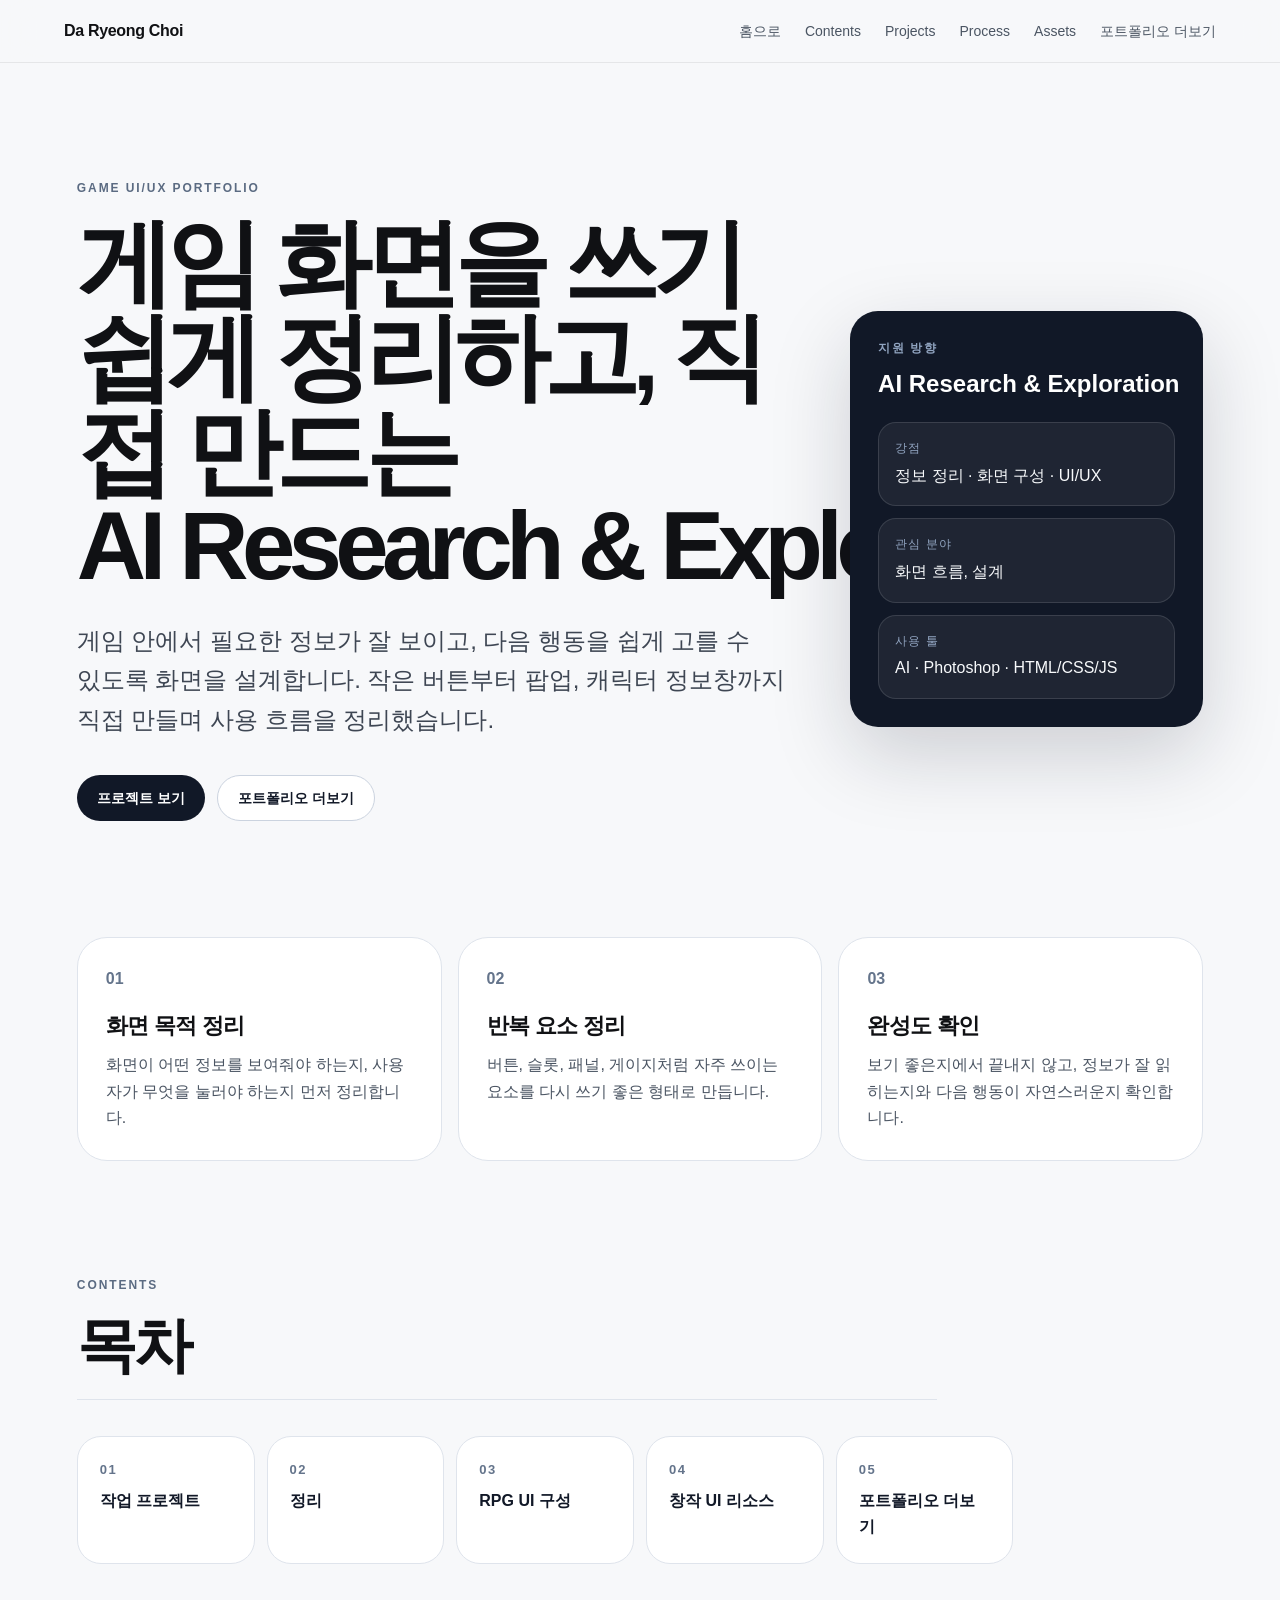
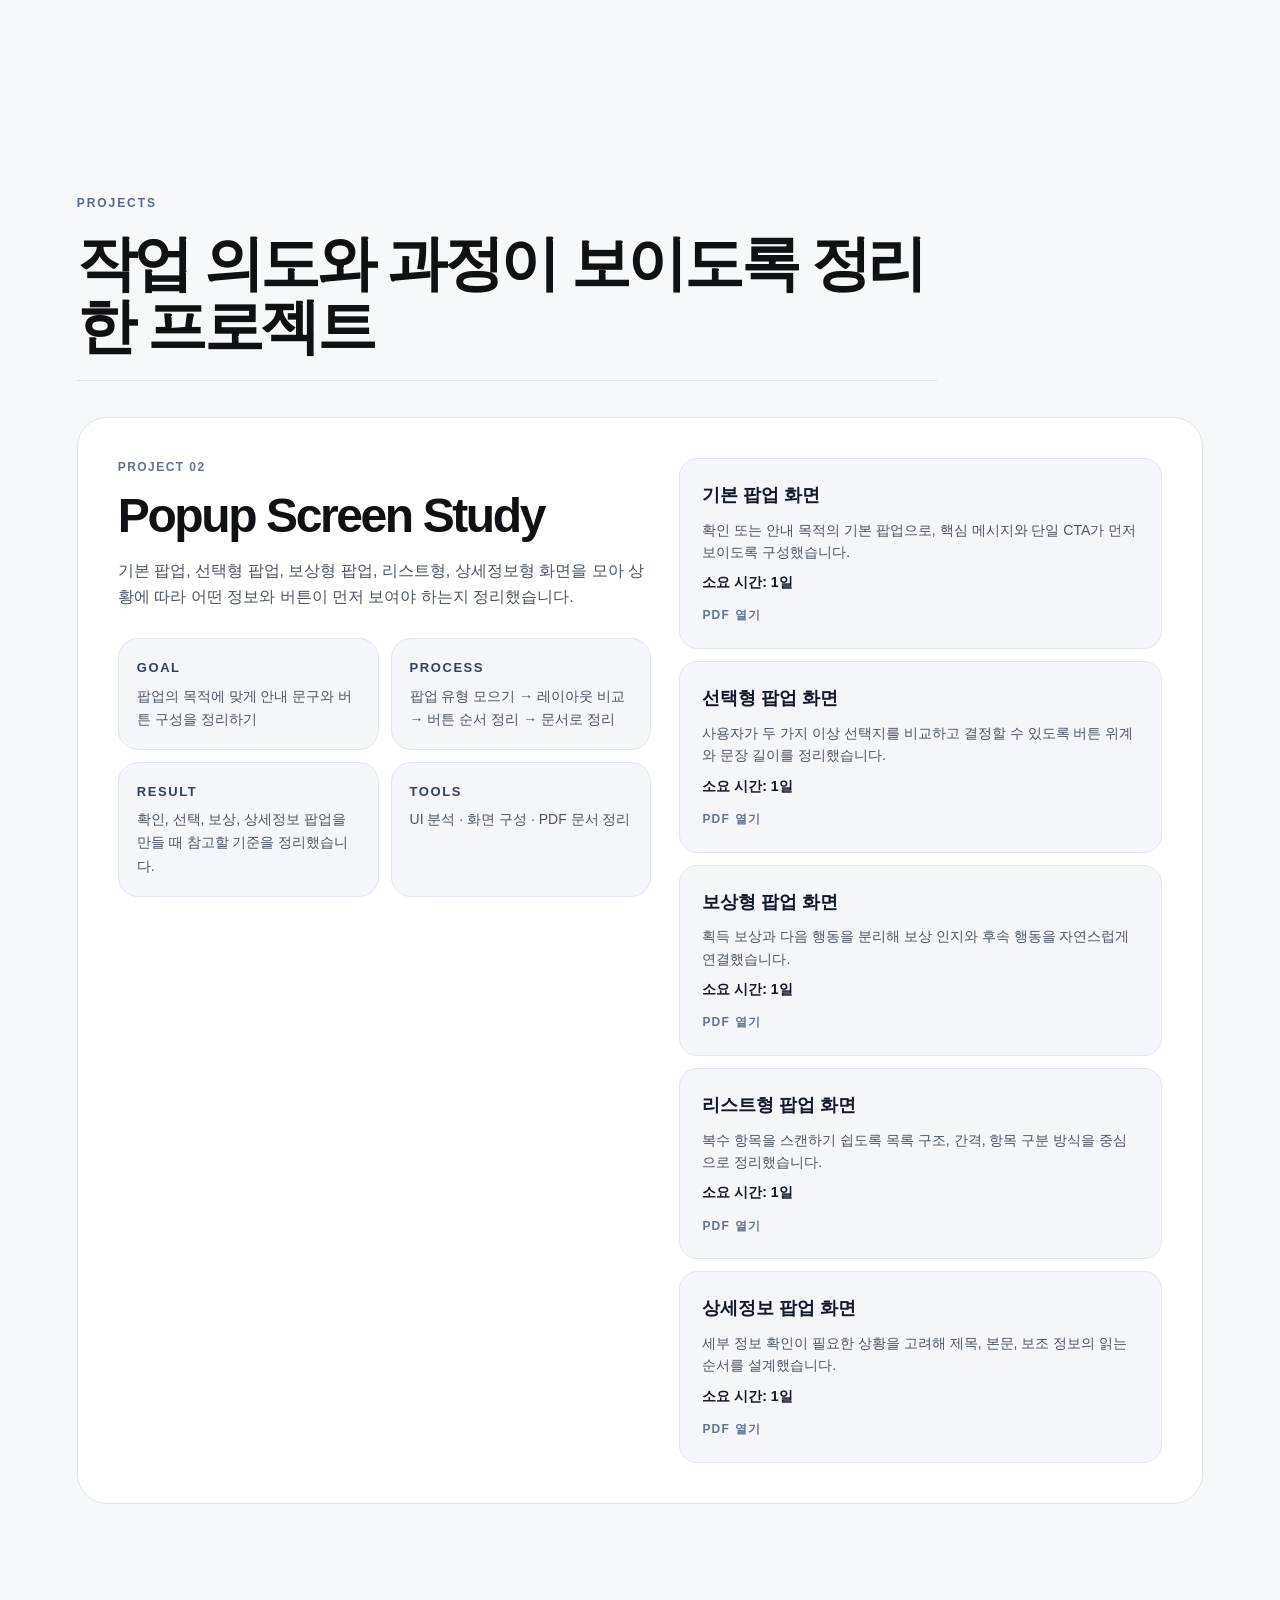
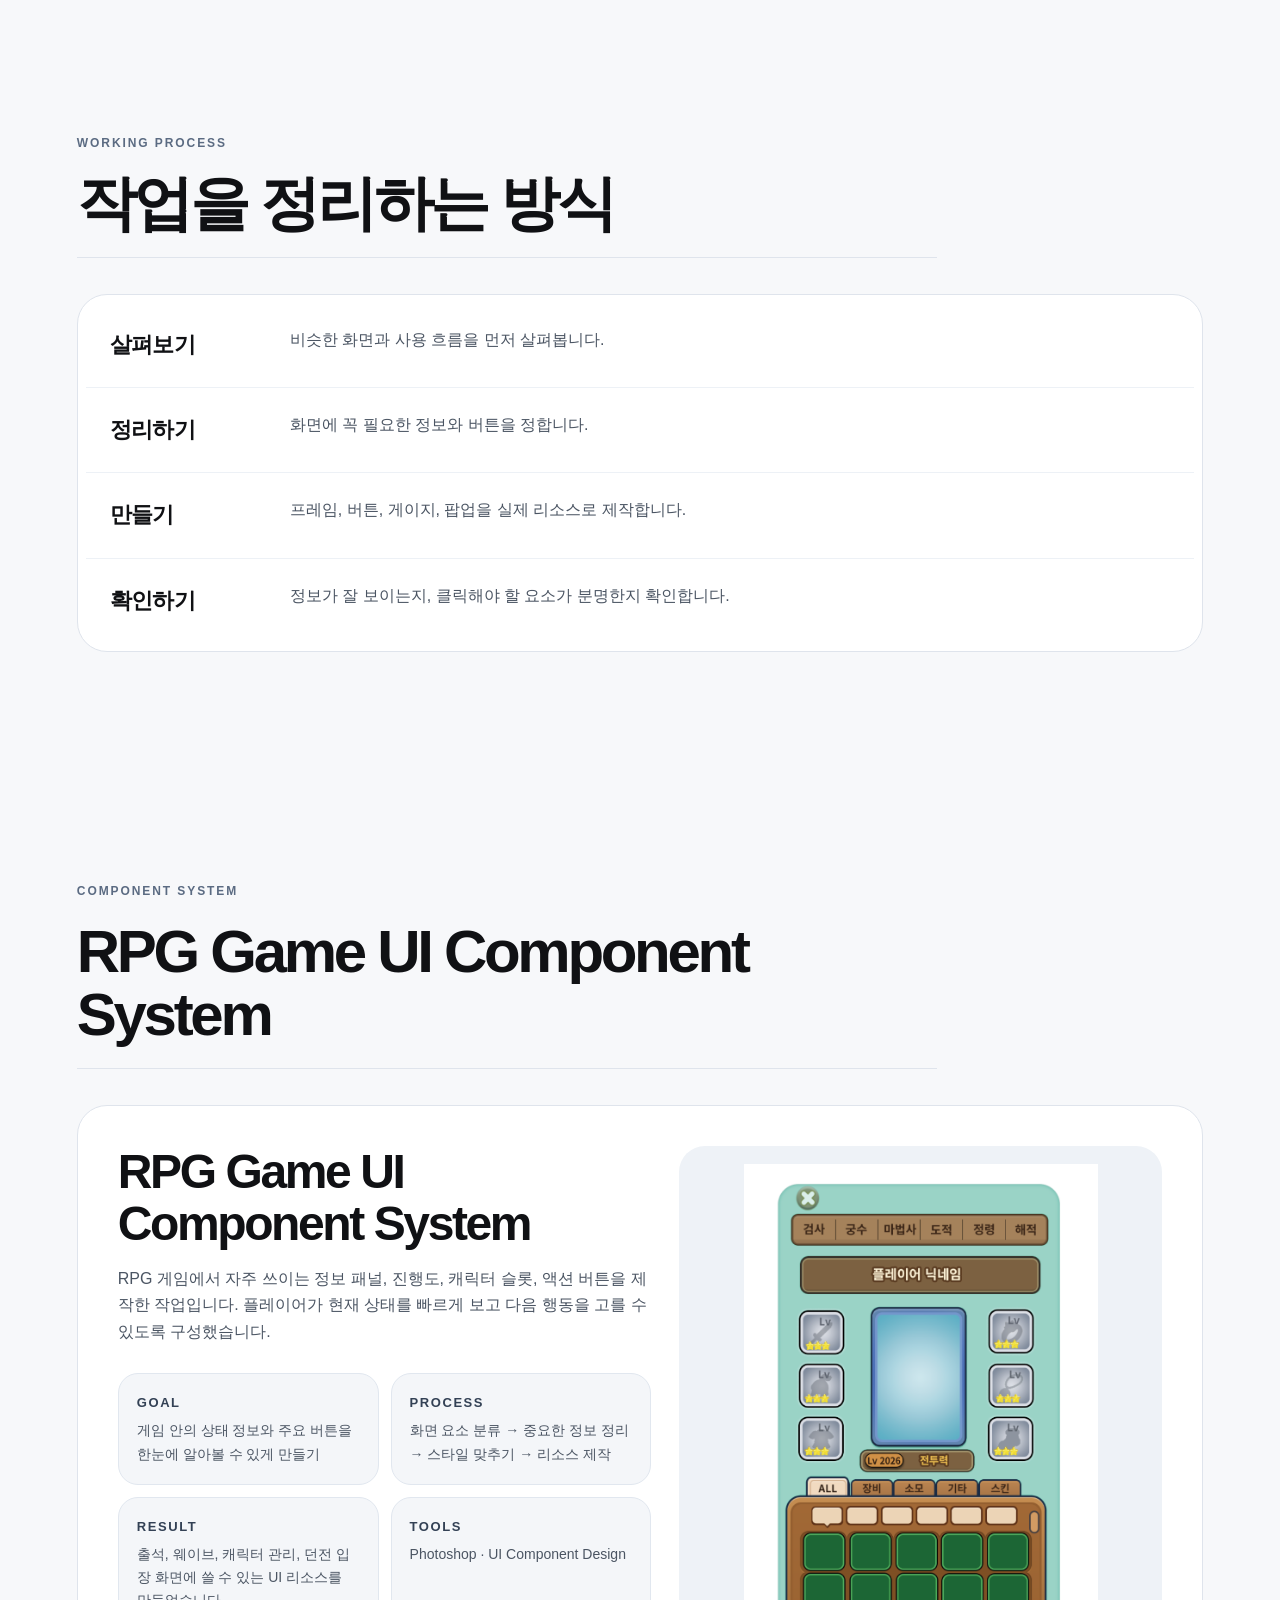
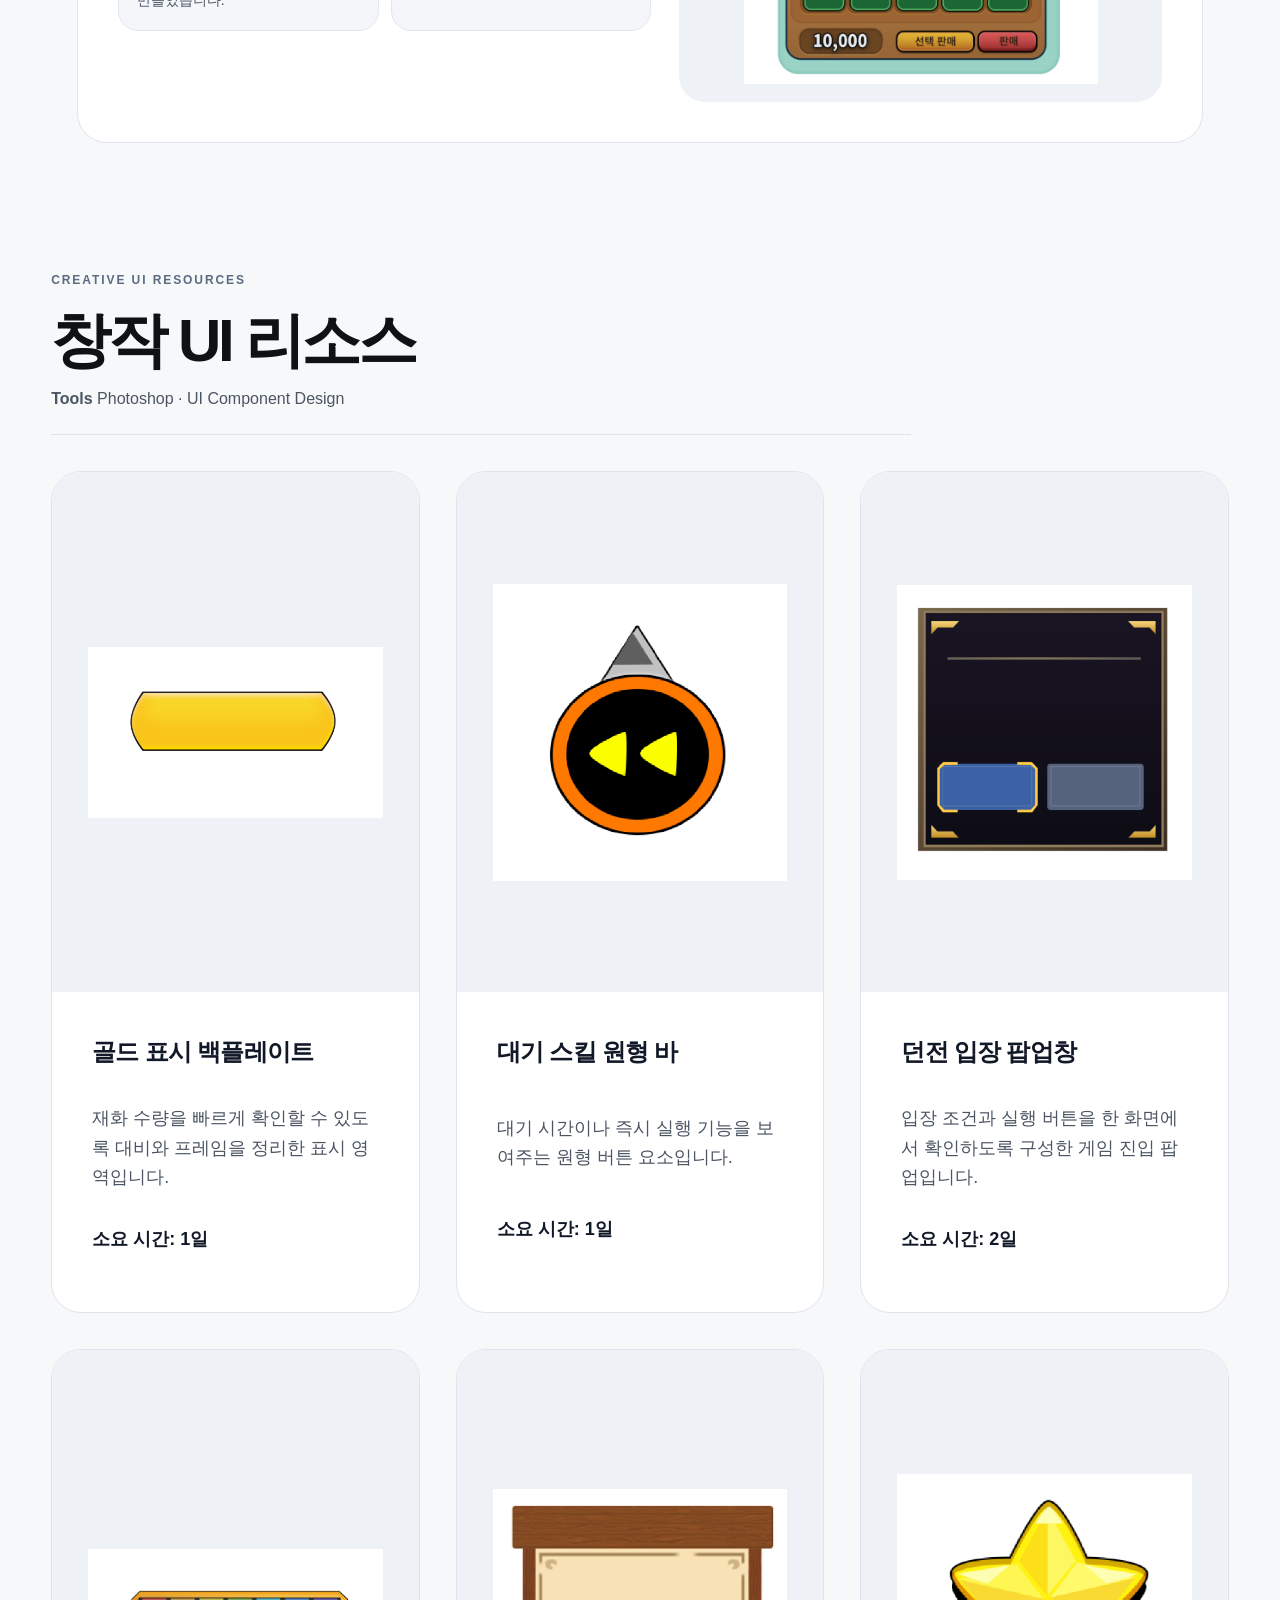
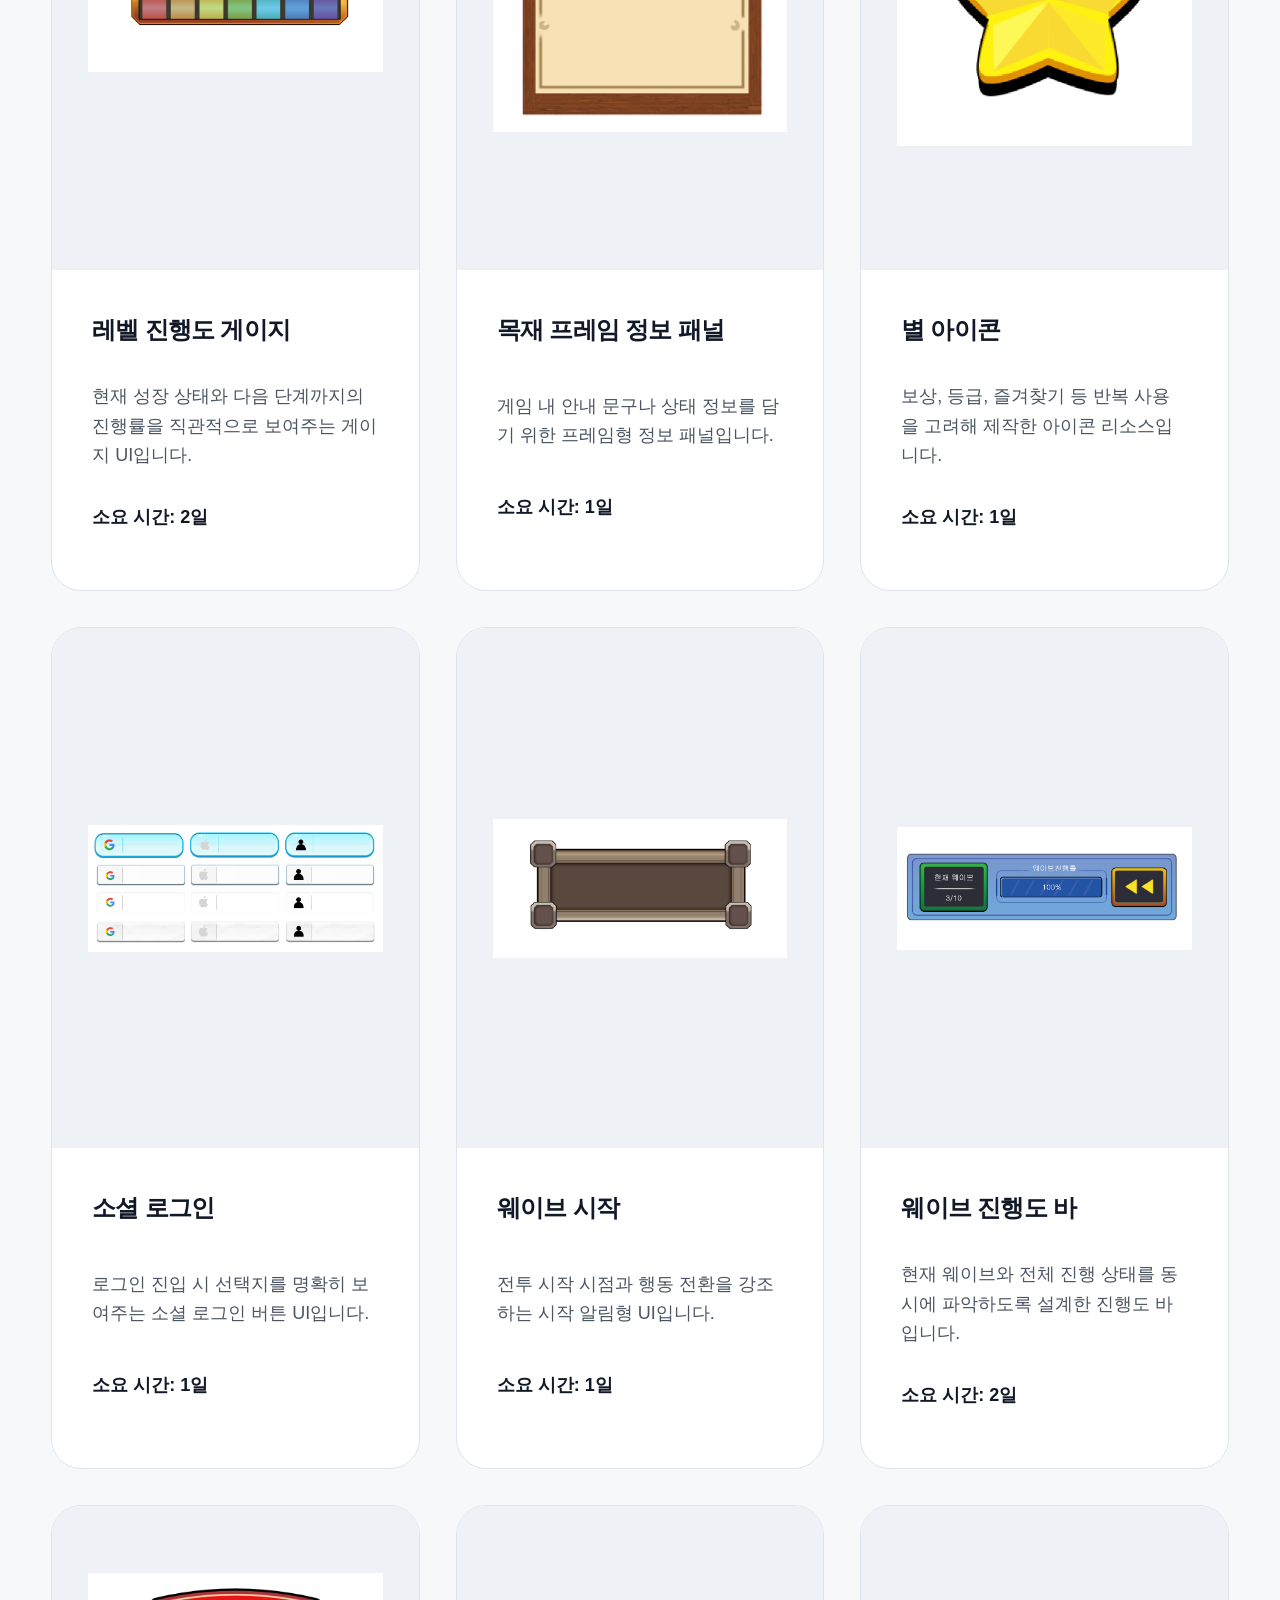
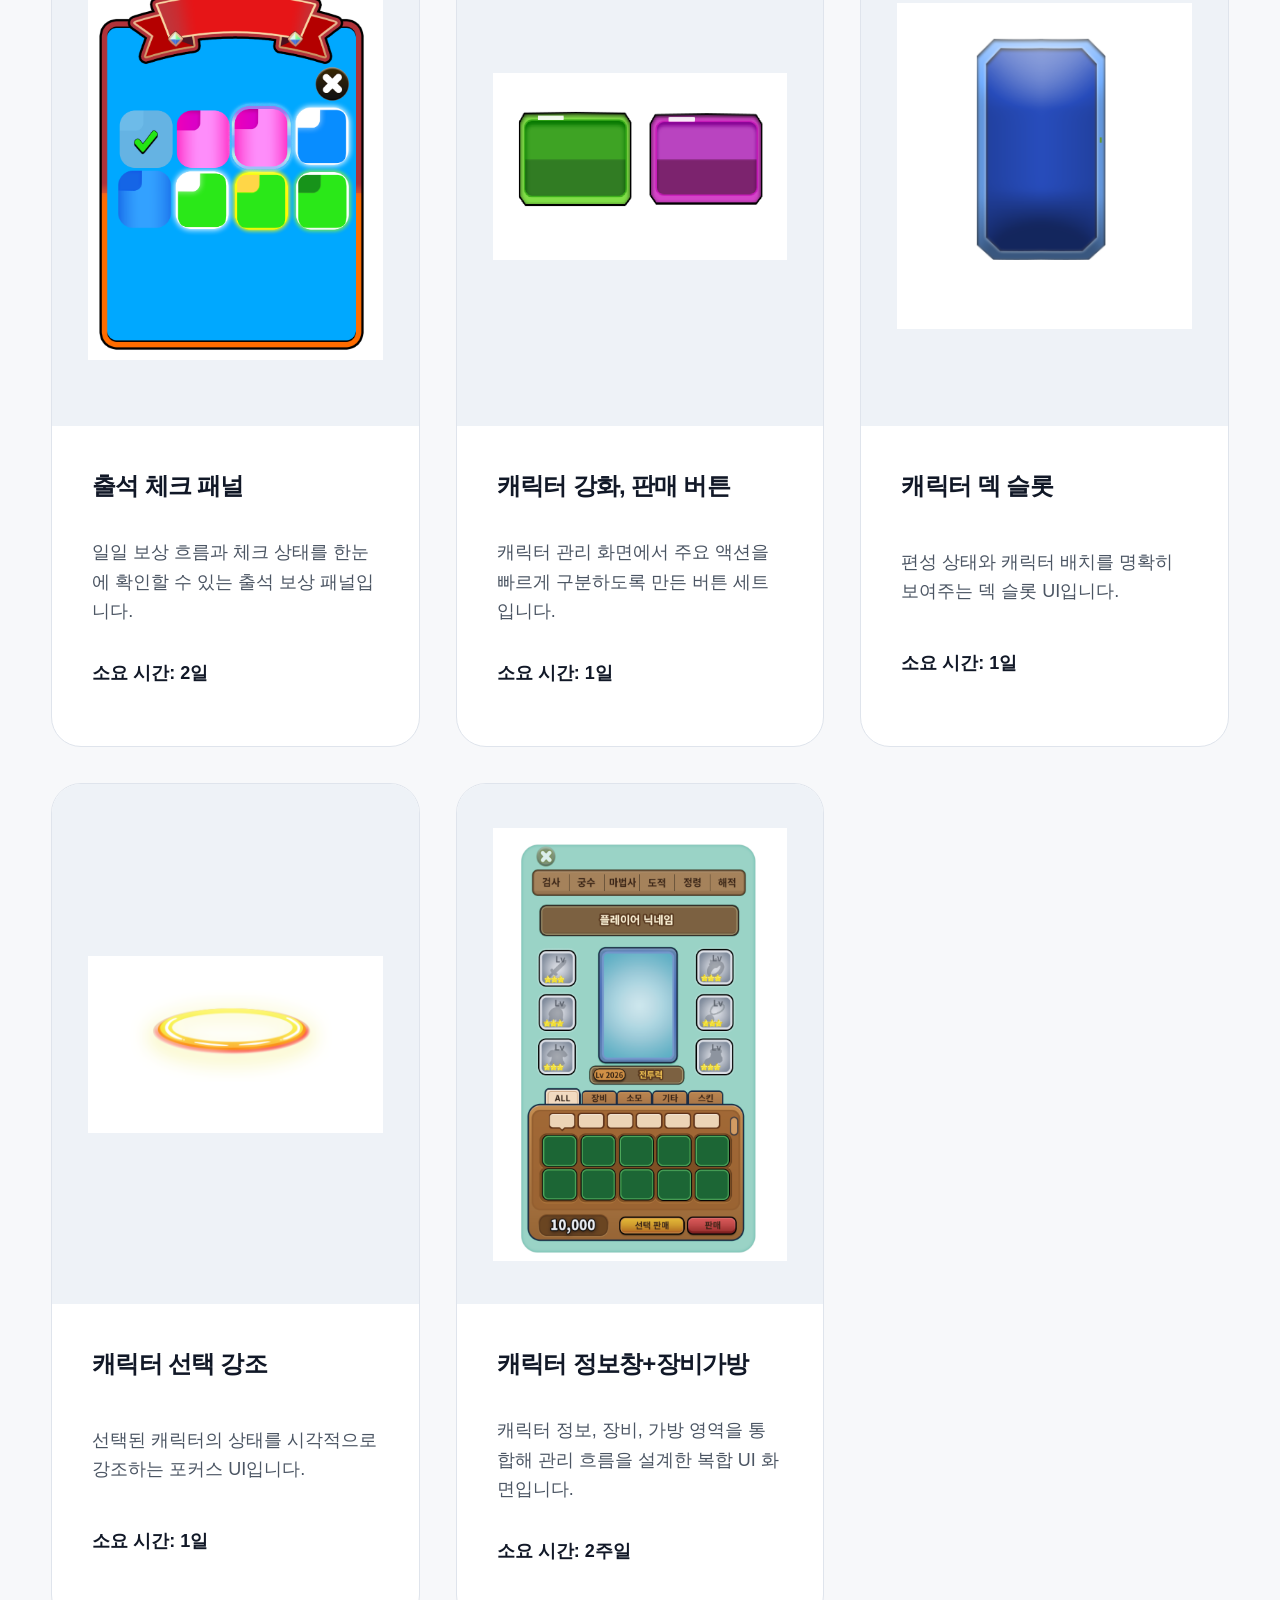
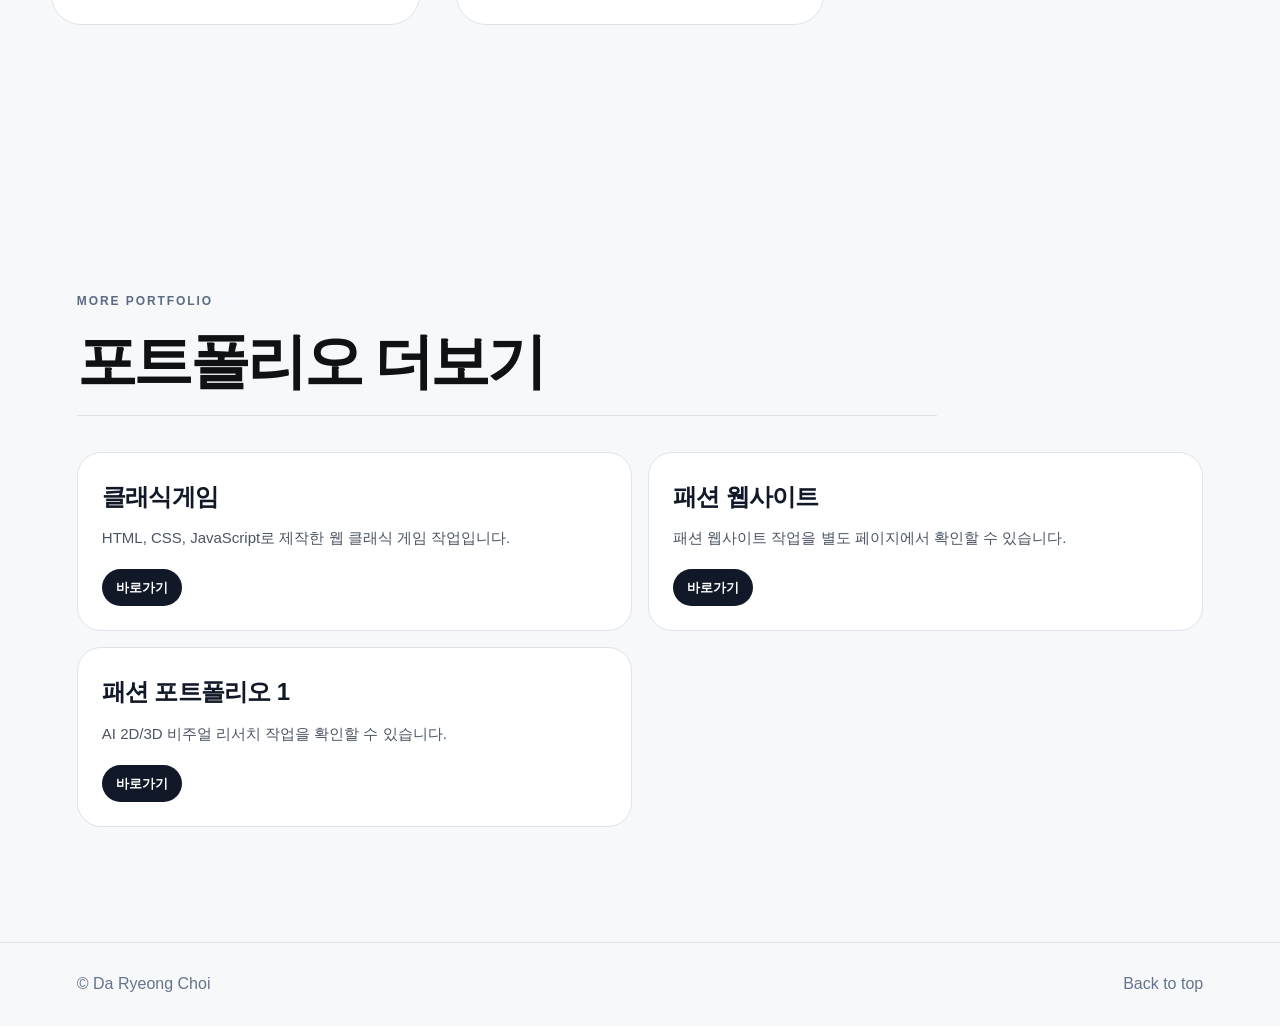
==== commit 66961319: "Update portfolio links and ordering" ====
--- a/index.html
+++ b/index.html
@@ -286,7 +286,23 @@
 </figcaption>
 </figure>
 </div>
-</section><section class="section portfolio-more" id="portfolio-more"><div class="section-heading"><p class="eyebrow">More Portfolio</p><h2>포트폴리오 더보기</h2></div><div class="portfolio-card-grid"><a class="portfolio-card" href="https://daryeong.github.io/Classic-World/" rel="noreferrer" target="_blank"><strong>Classic World</strong><span>HTML, CSS, JavaScript로 제작한 웹 클래식 게임 작업입니다.</span><b>Classic World 보기</b></a><a class="portfolio-card" href="https://daryeong.github.io/fashion-web-site/" rel="noreferrer" target="_blank"><strong>패션 웹 사이트</strong><span>패션 웹사이트 작업을 별도 페이지에서 확인할 수 있습니다.</span><b>패션 웹 사이트 보기</b></a></div></section>
+</section><section class="section portfolio-more" id="portfolio-more"><div class="section-heading"><p class="eyebrow">More Portfolio</p><h2>포트폴리오 더보기</h2></div><div class="portfolio-card-grid">
+<a class="portfolio-card" href="https://daryeong.github.io/Classic-World/" rel="noreferrer" target="_blank">
+<strong>클래식게임</strong>
+<span>HTML, CSS, JavaScript로 제작한 웹 클래식 게임 작업입니다.</span>
+<b>바로가기</b>
+</a>
+<a class="portfolio-card" href="https://daryeong.github.io/fashion-web-site/" rel="noreferrer" target="_blank">
+<strong>패션 웹사이트</strong>
+<span>패션 웹사이트 작업을 별도 페이지에서 확인할 수 있습니다.</span>
+<b>바로가기</b>
+</a>
+<a class="portfolio-card" href="https://daryeong.github.io/ai-2d-3d-visual-research/" rel="noreferrer" target="_blank">
+<strong>패션 포트폴리오 1</strong>
+<span>AI 2D/3D 비주얼 리서치 작업을 확인할 수 있습니다.</span>
+<b>바로가기</b>
+</a>
+</div></section>
 
 
 </main>
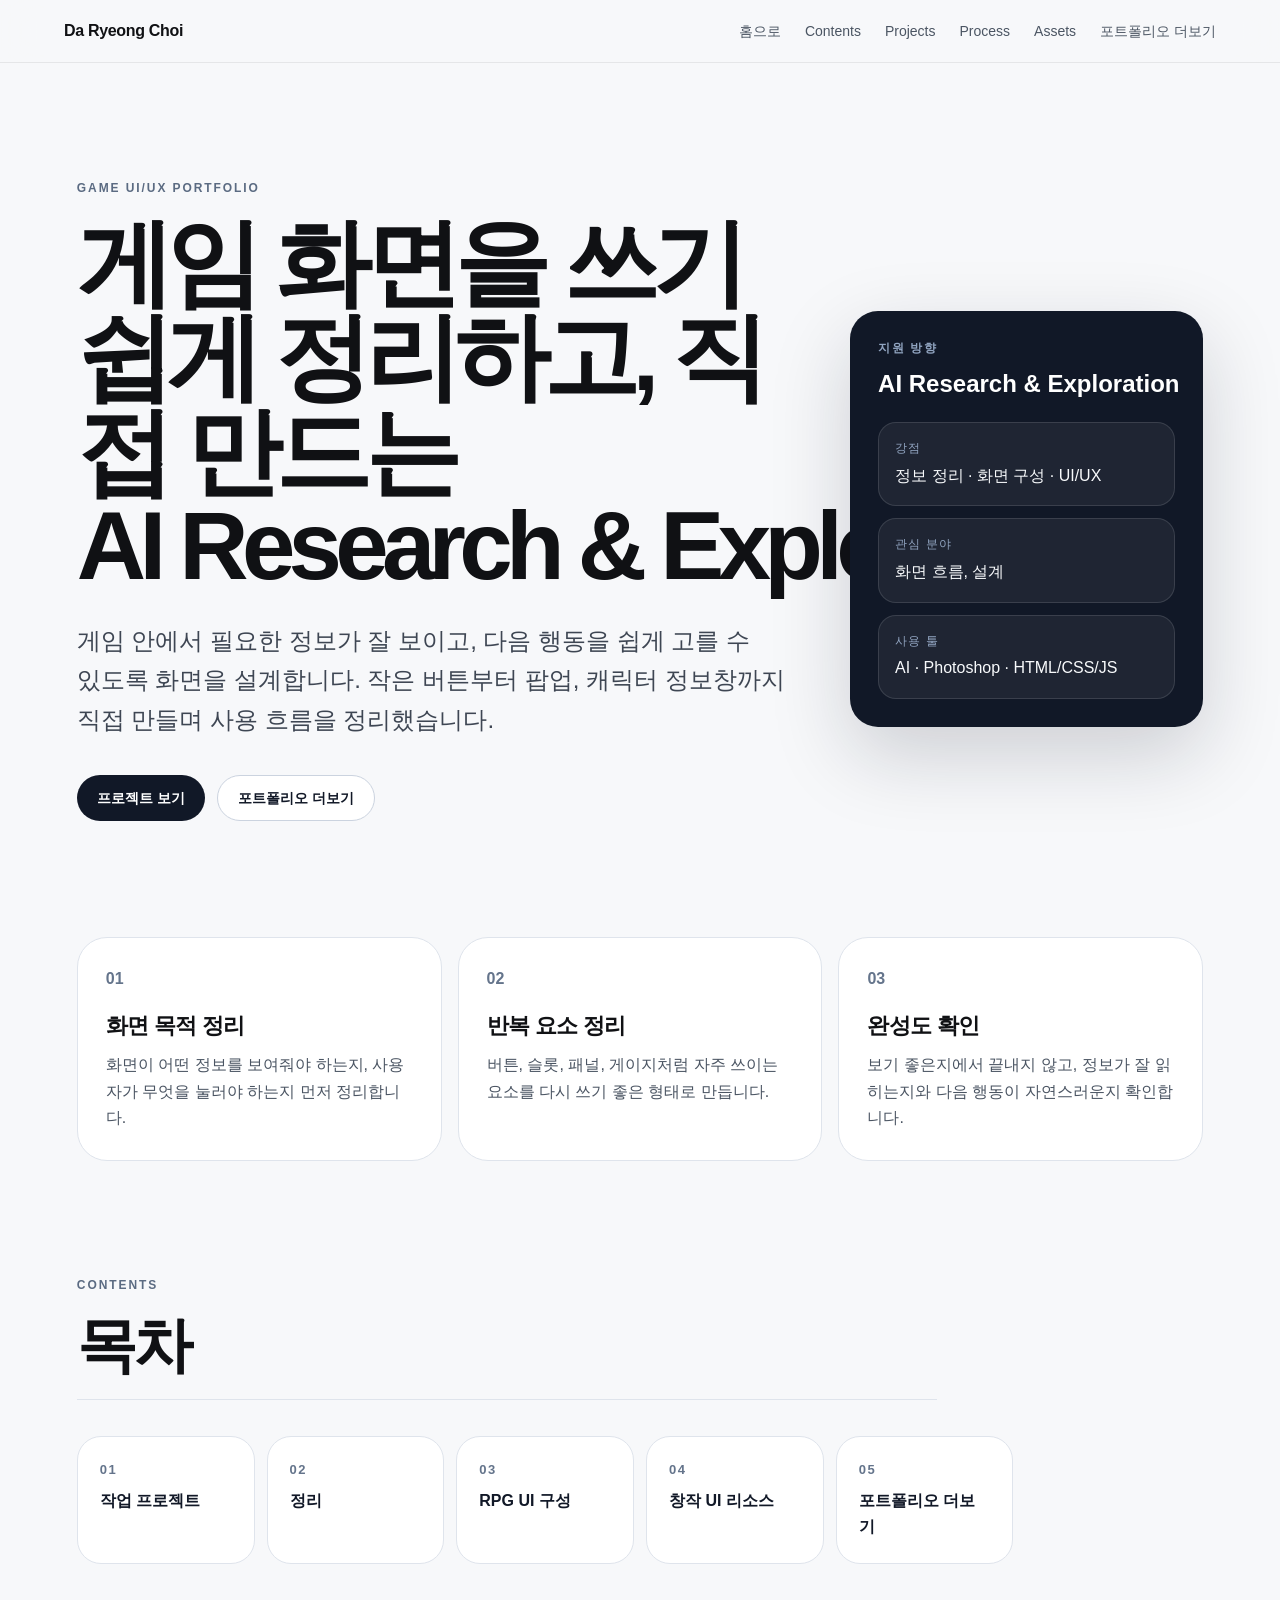
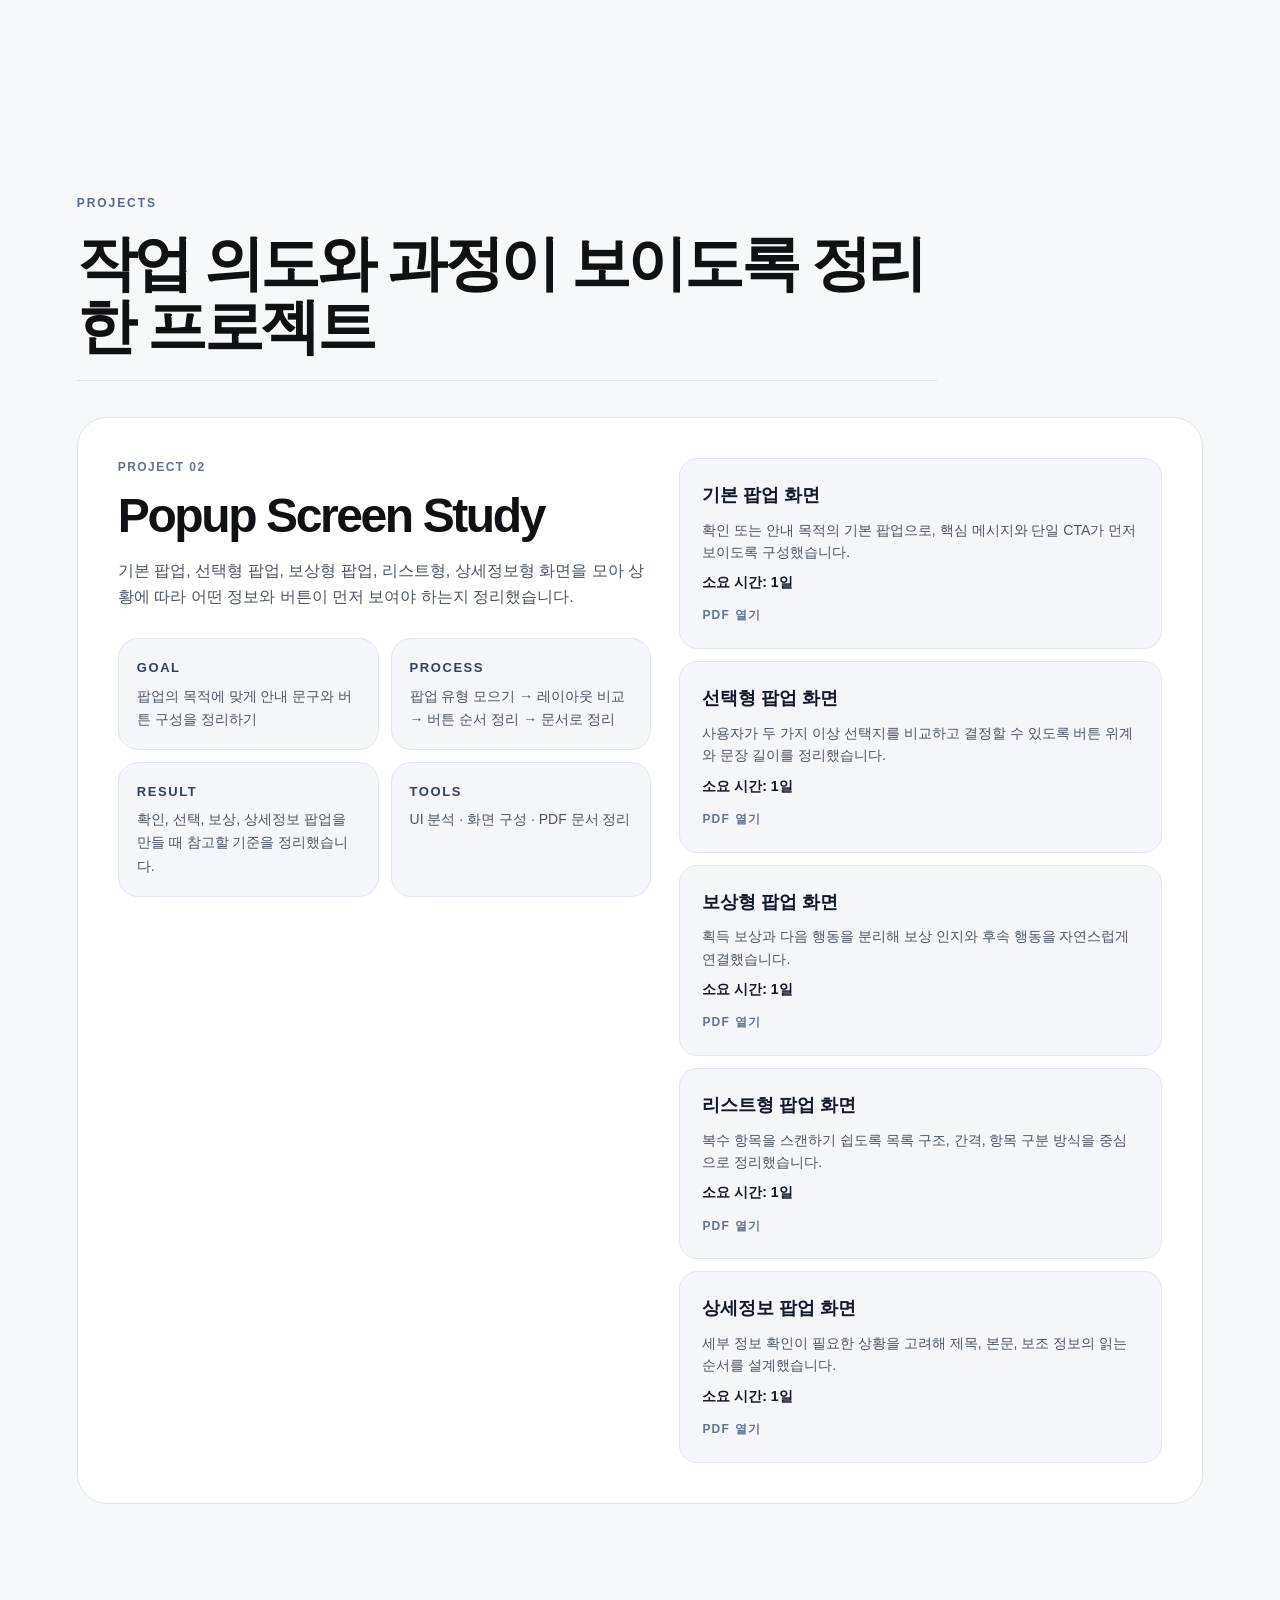
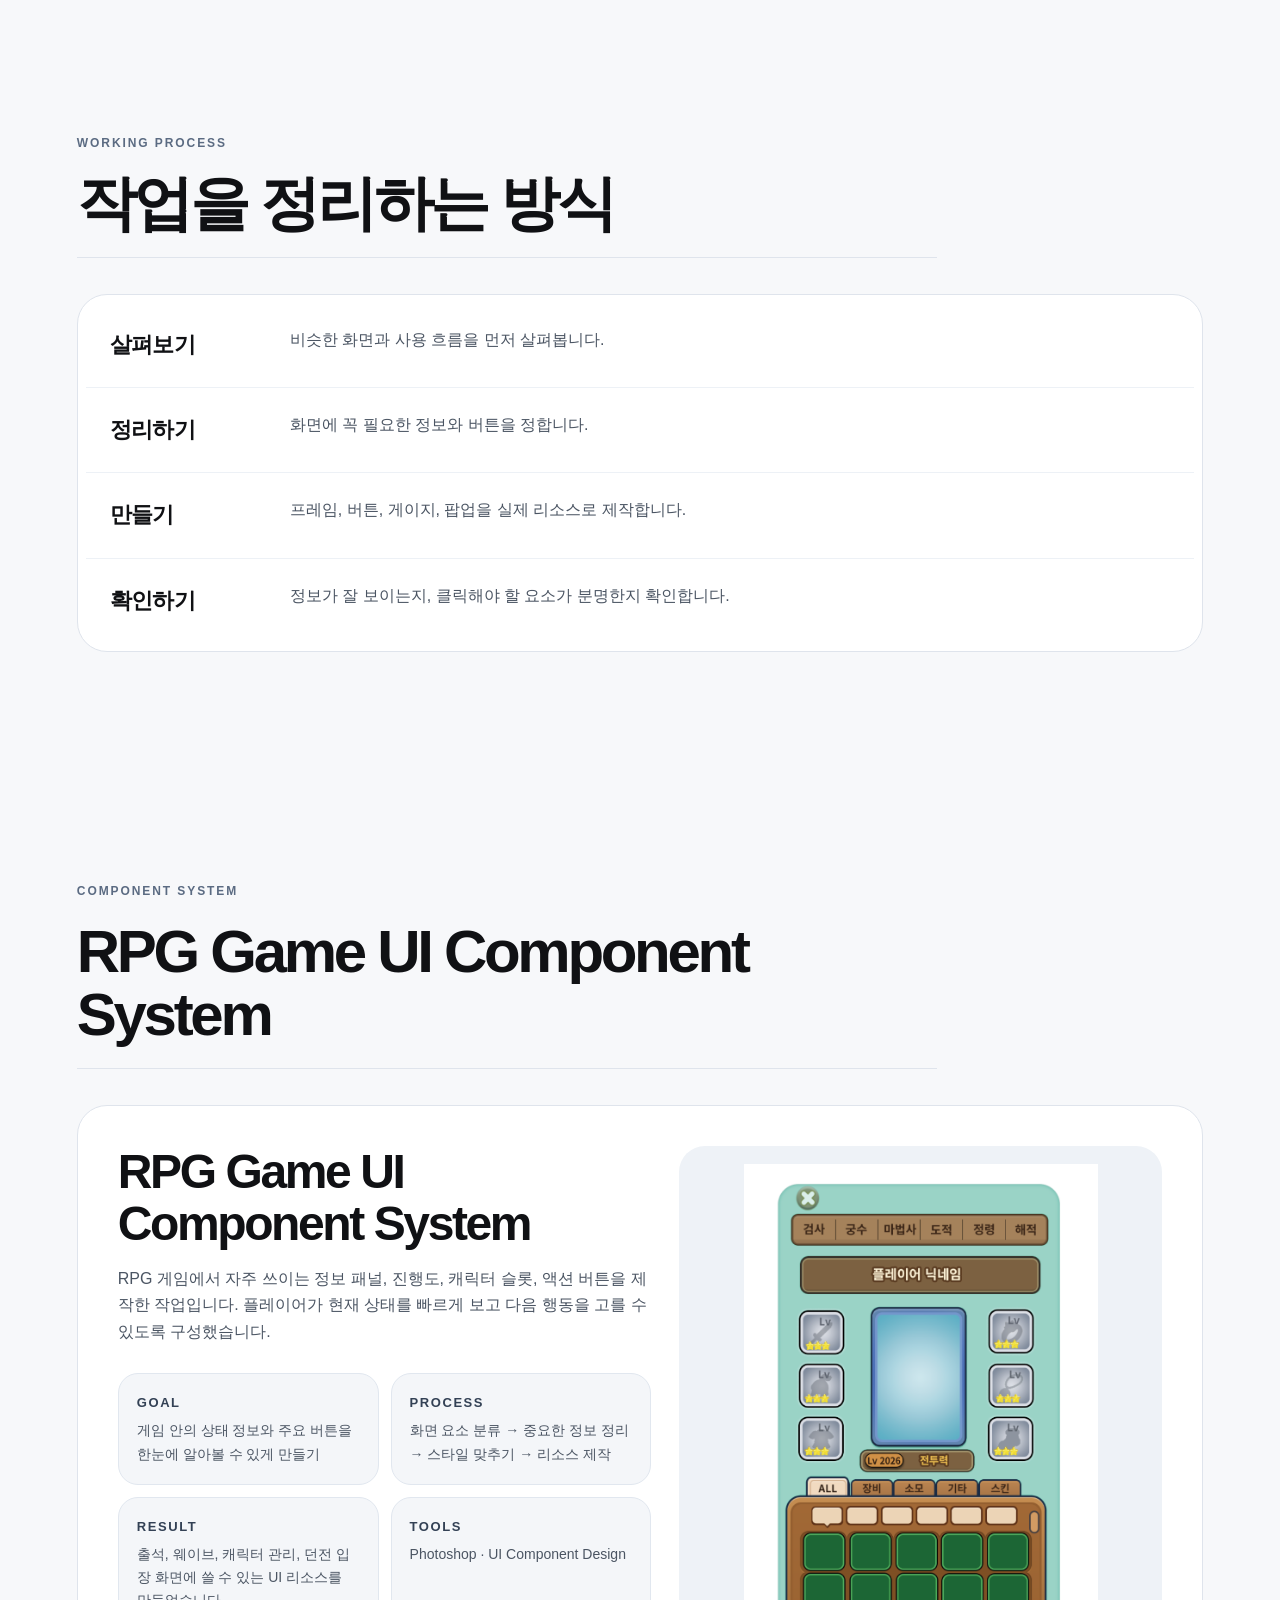
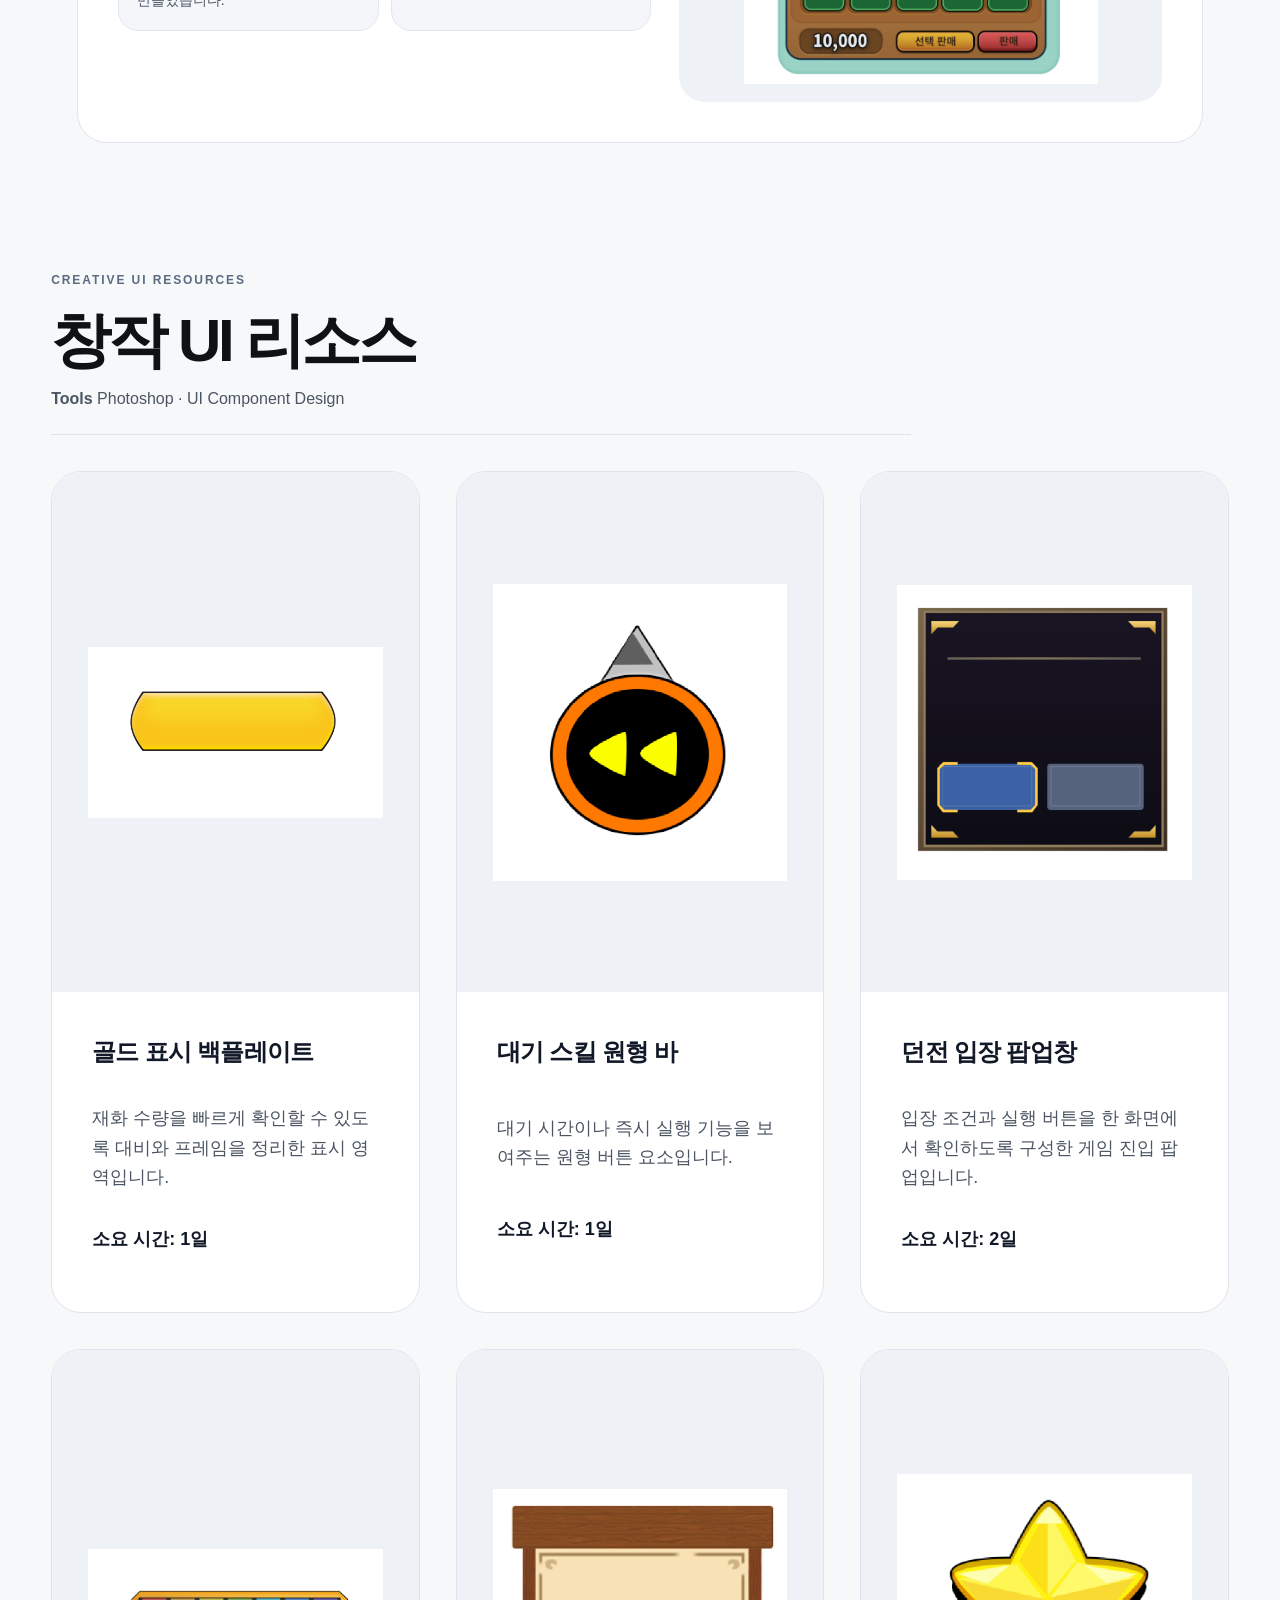
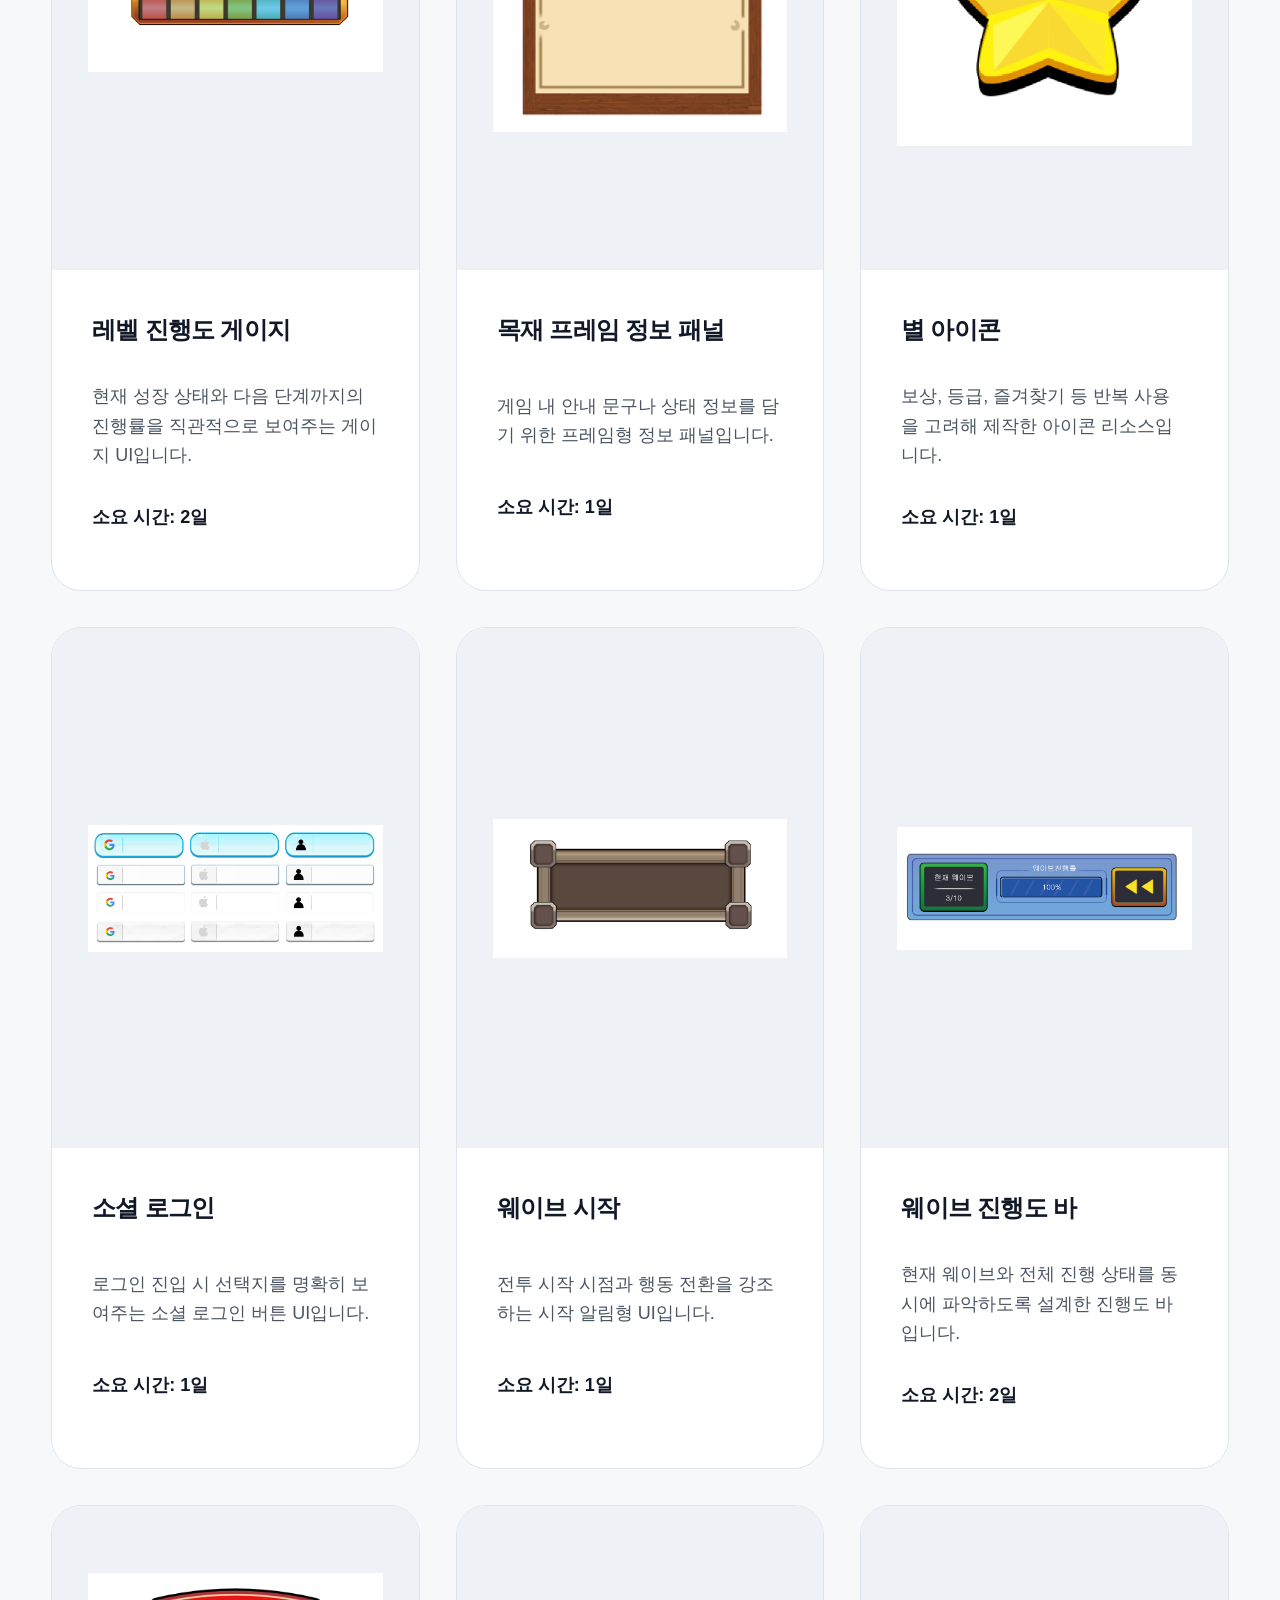
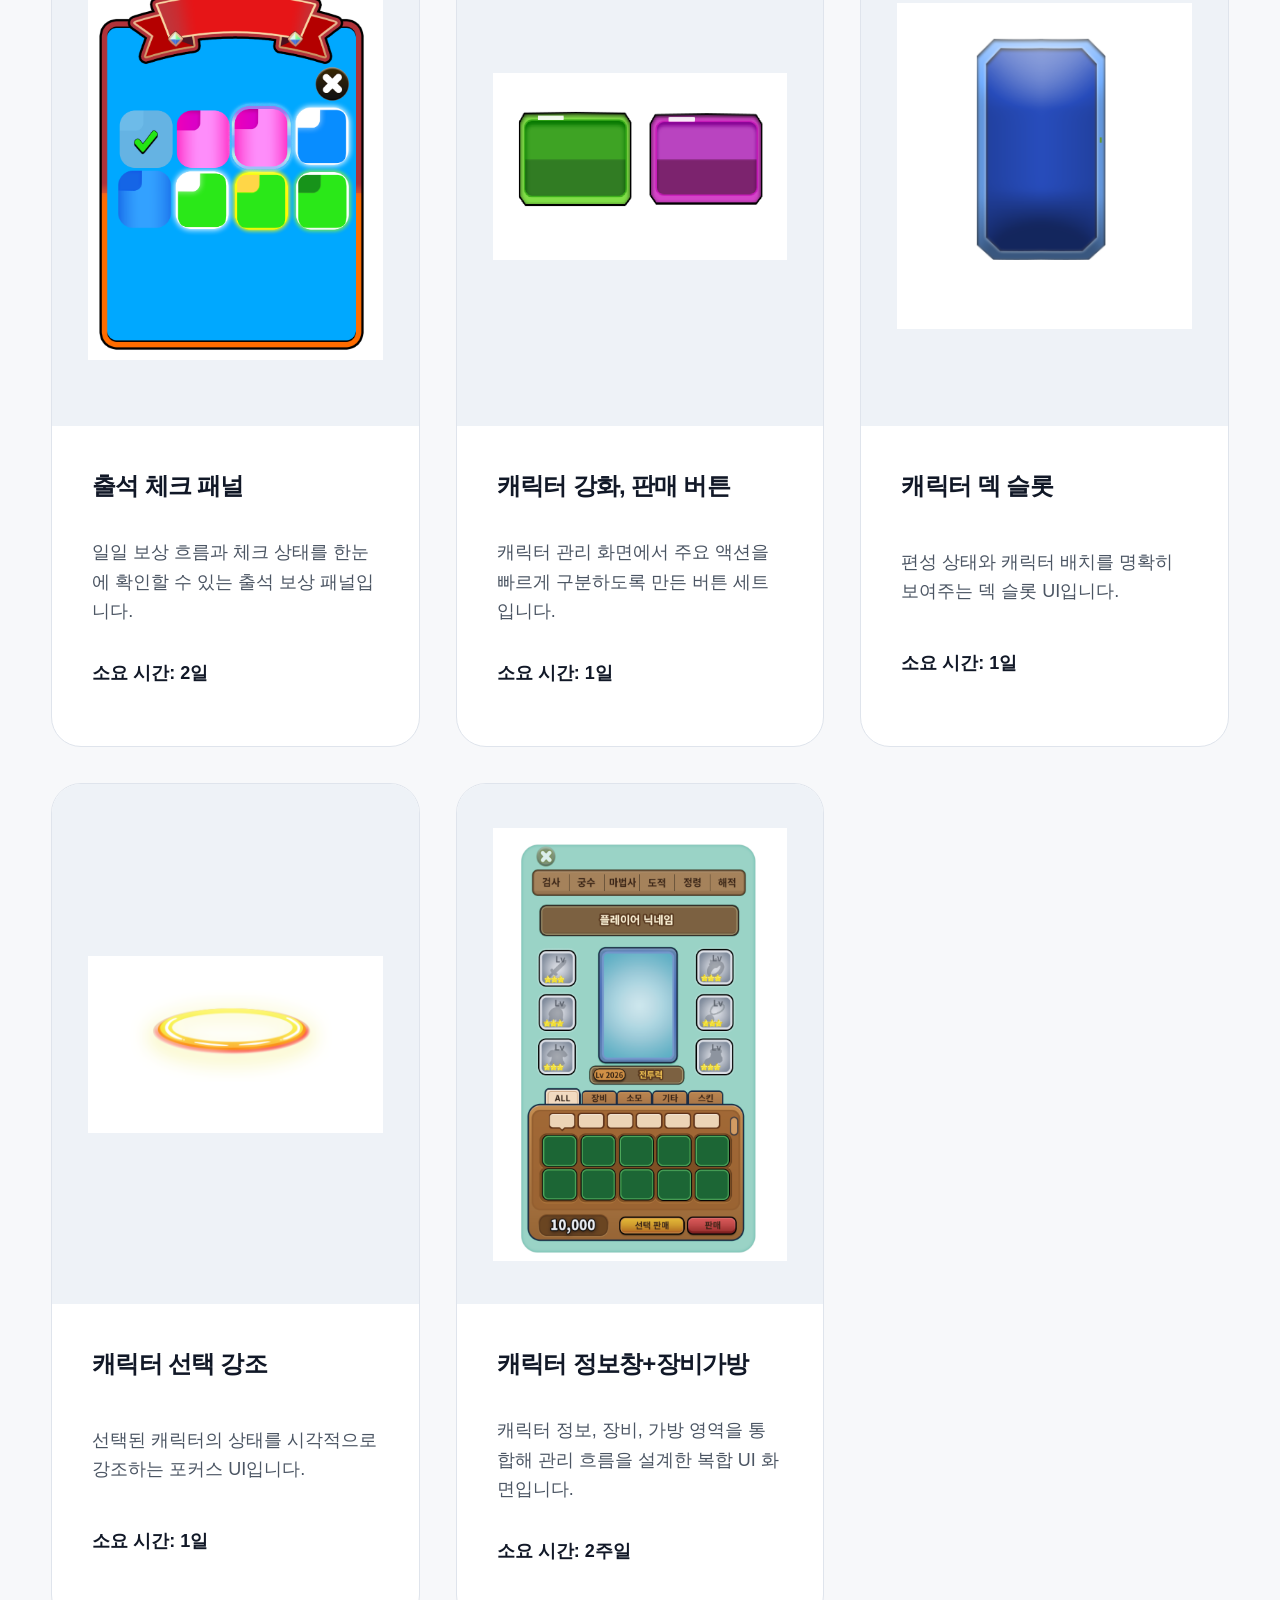
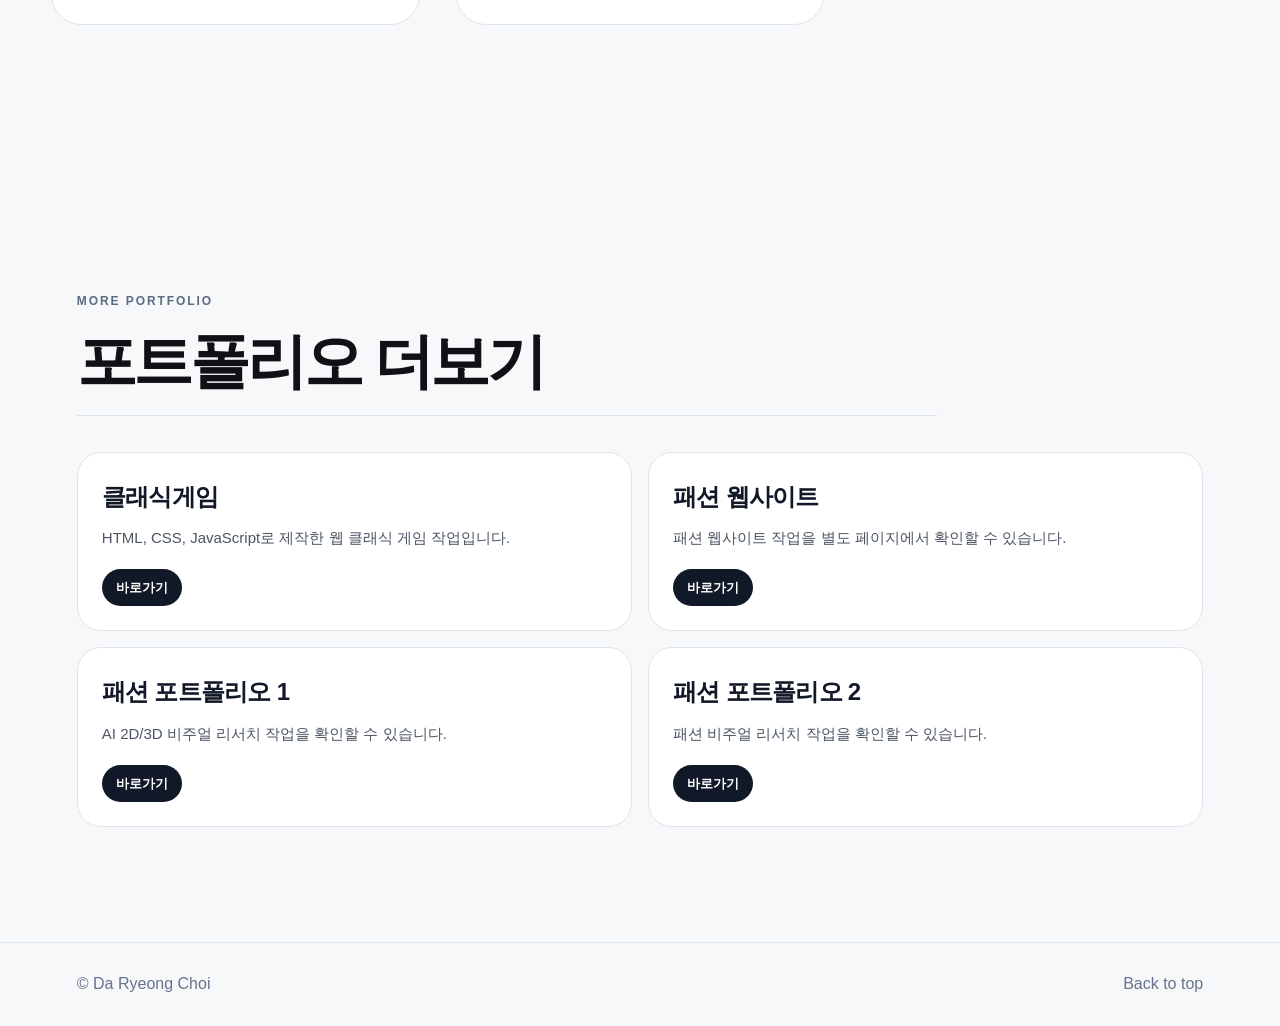
==== commit 64a4b3f9: "Add fashion portfolio 2 card" ====
--- a/index.html
+++ b/index.html
@@ -302,6 +302,11 @@
 <span>AI 2D/3D 비주얼 리서치 작업을 확인할 수 있습니다.</span>
 <b>바로가기</b>
 </a>
+<a class="portfolio-card" href="https://daryeong.github.io/fashion-visual-research/" rel="noreferrer" target="_blank">
+<strong>패션 포트폴리오 2</strong>
+<span>패션 비주얼 리서치 작업을 확인할 수 있습니다.</span>
+<b>바로가기</b>
+</a>
 </div></section>
 
 
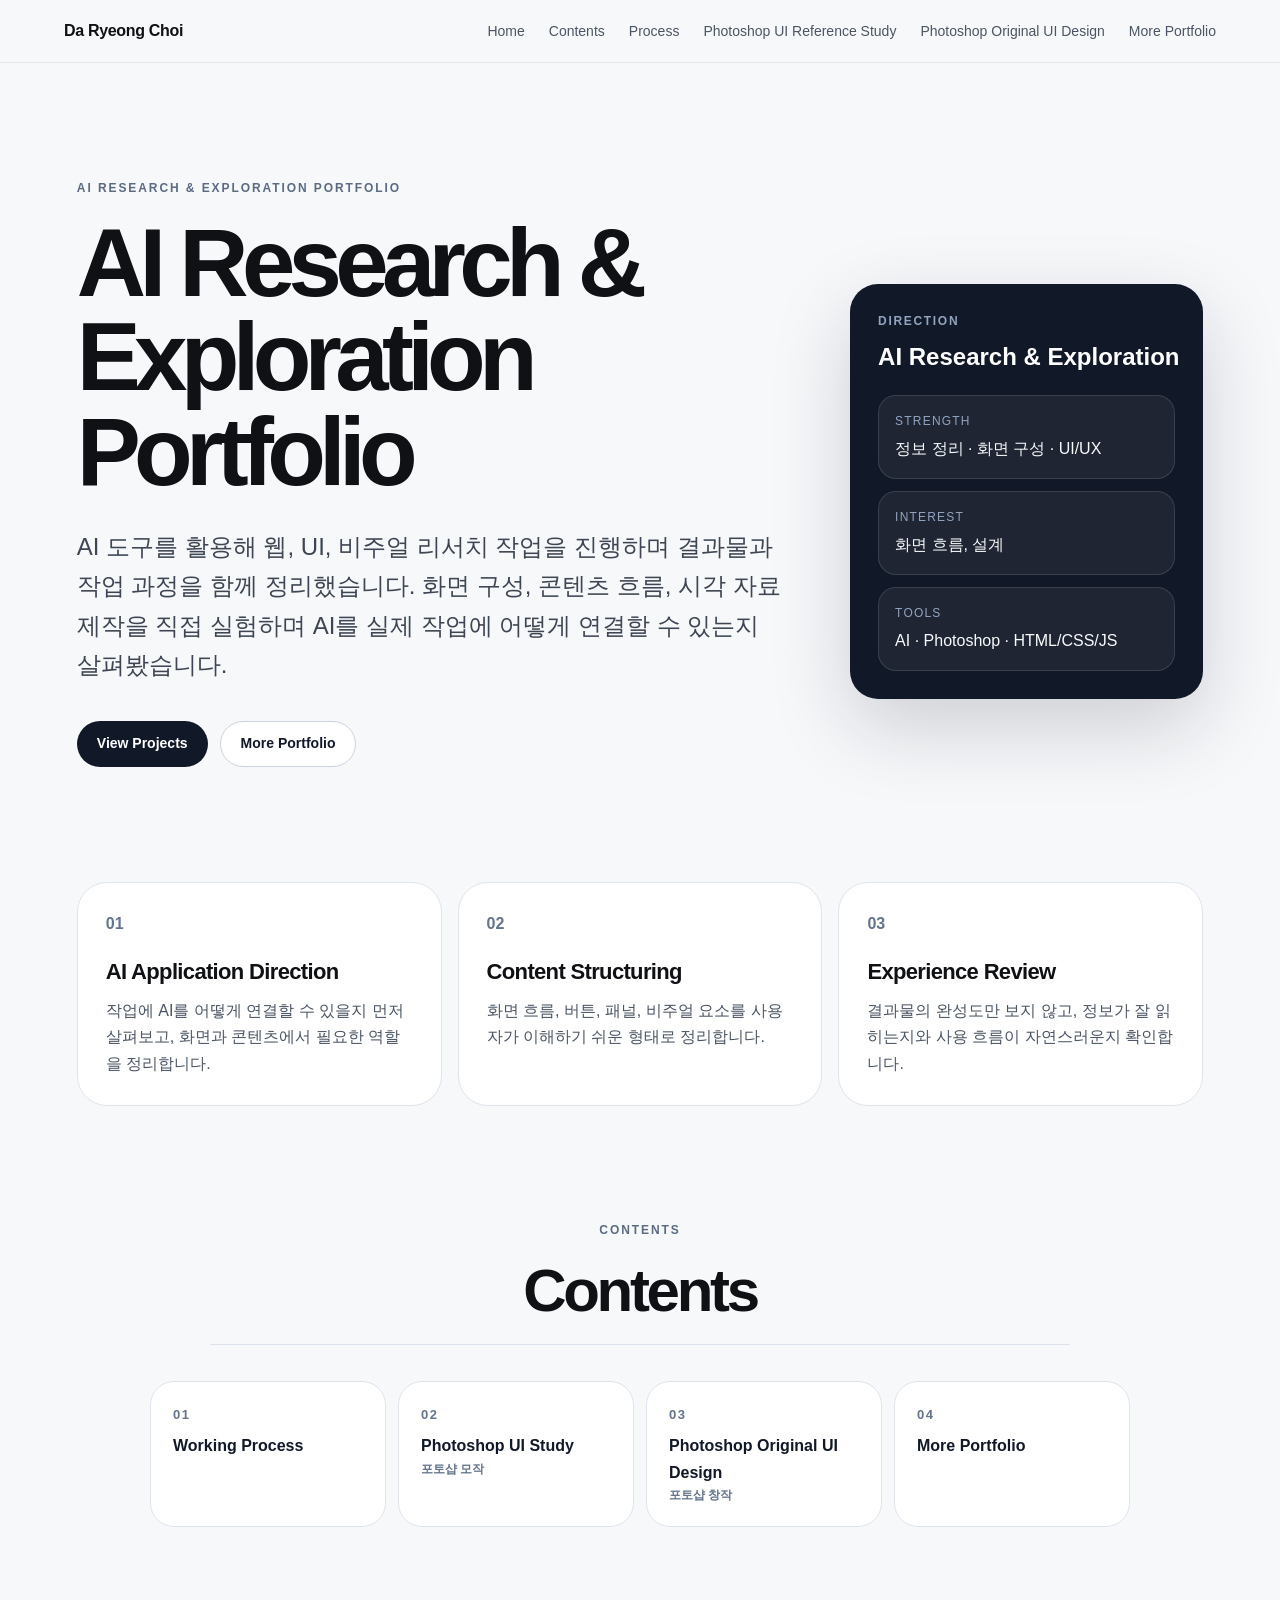
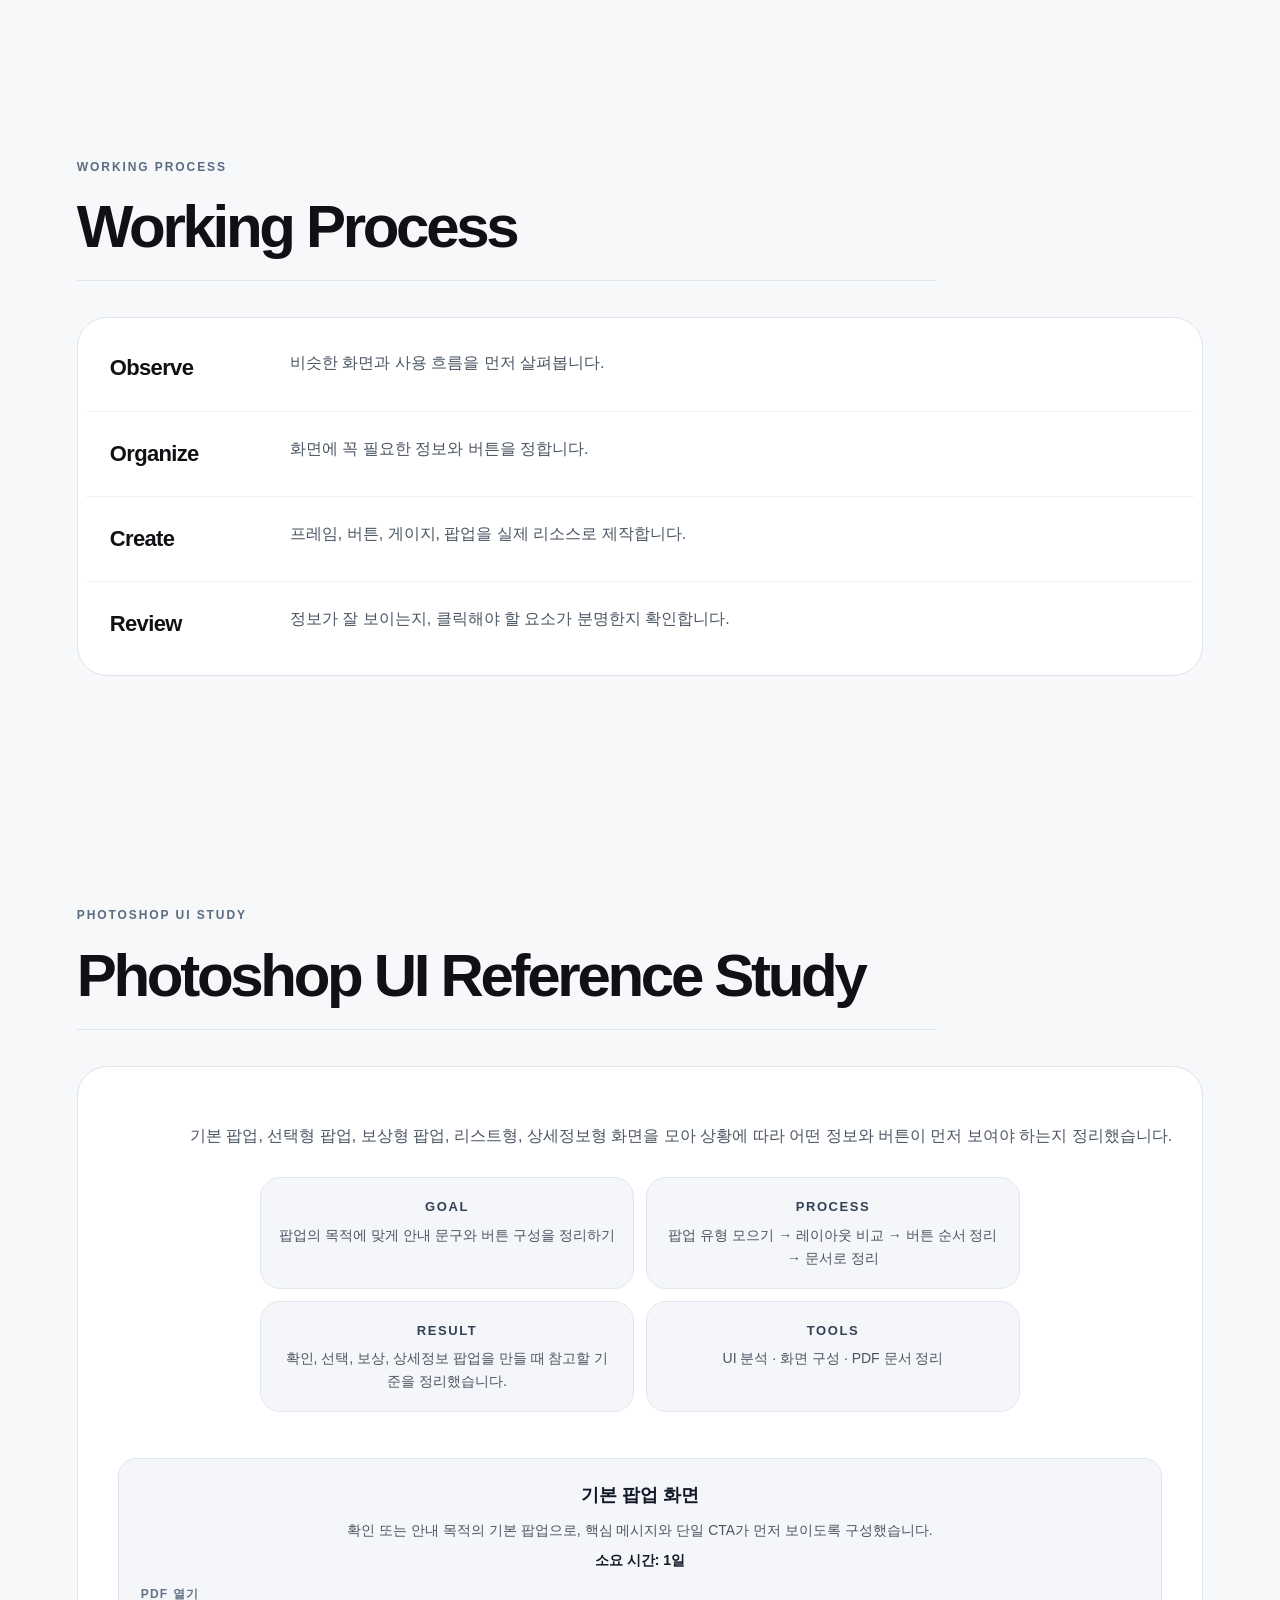
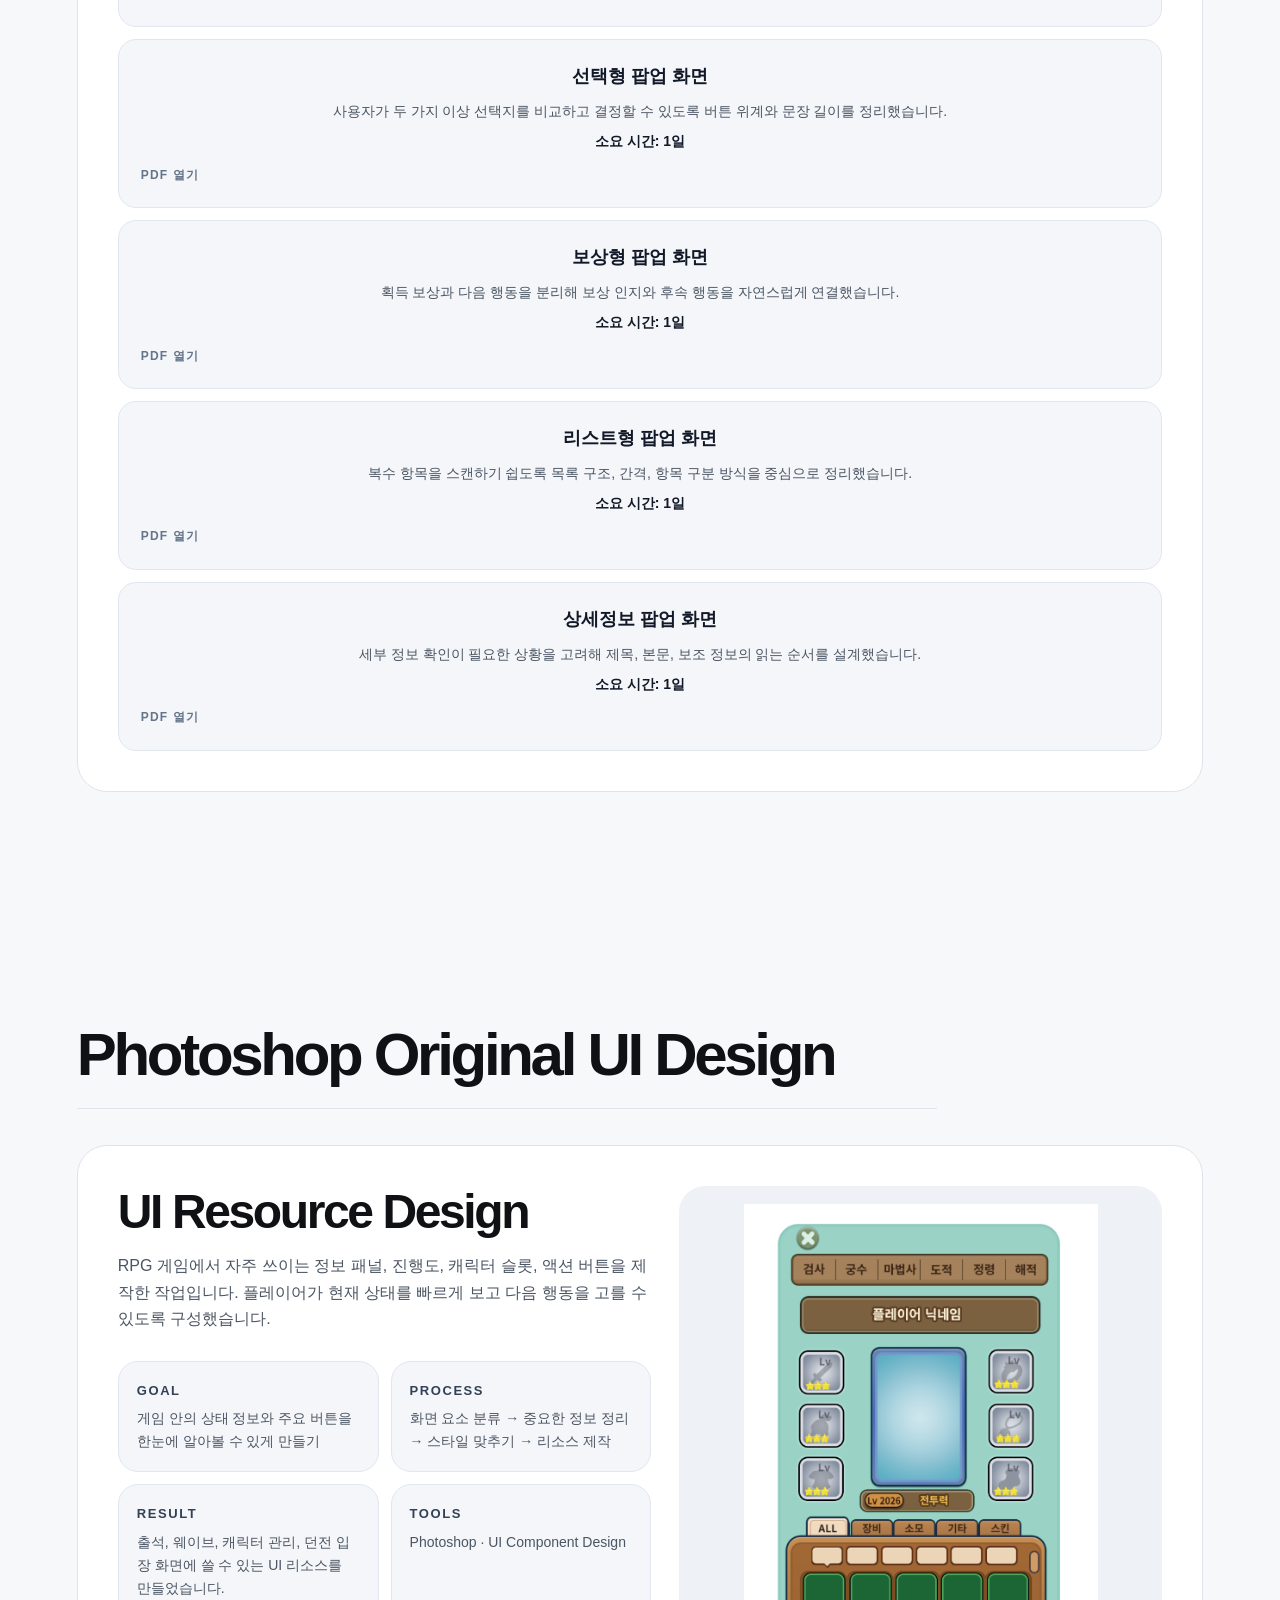
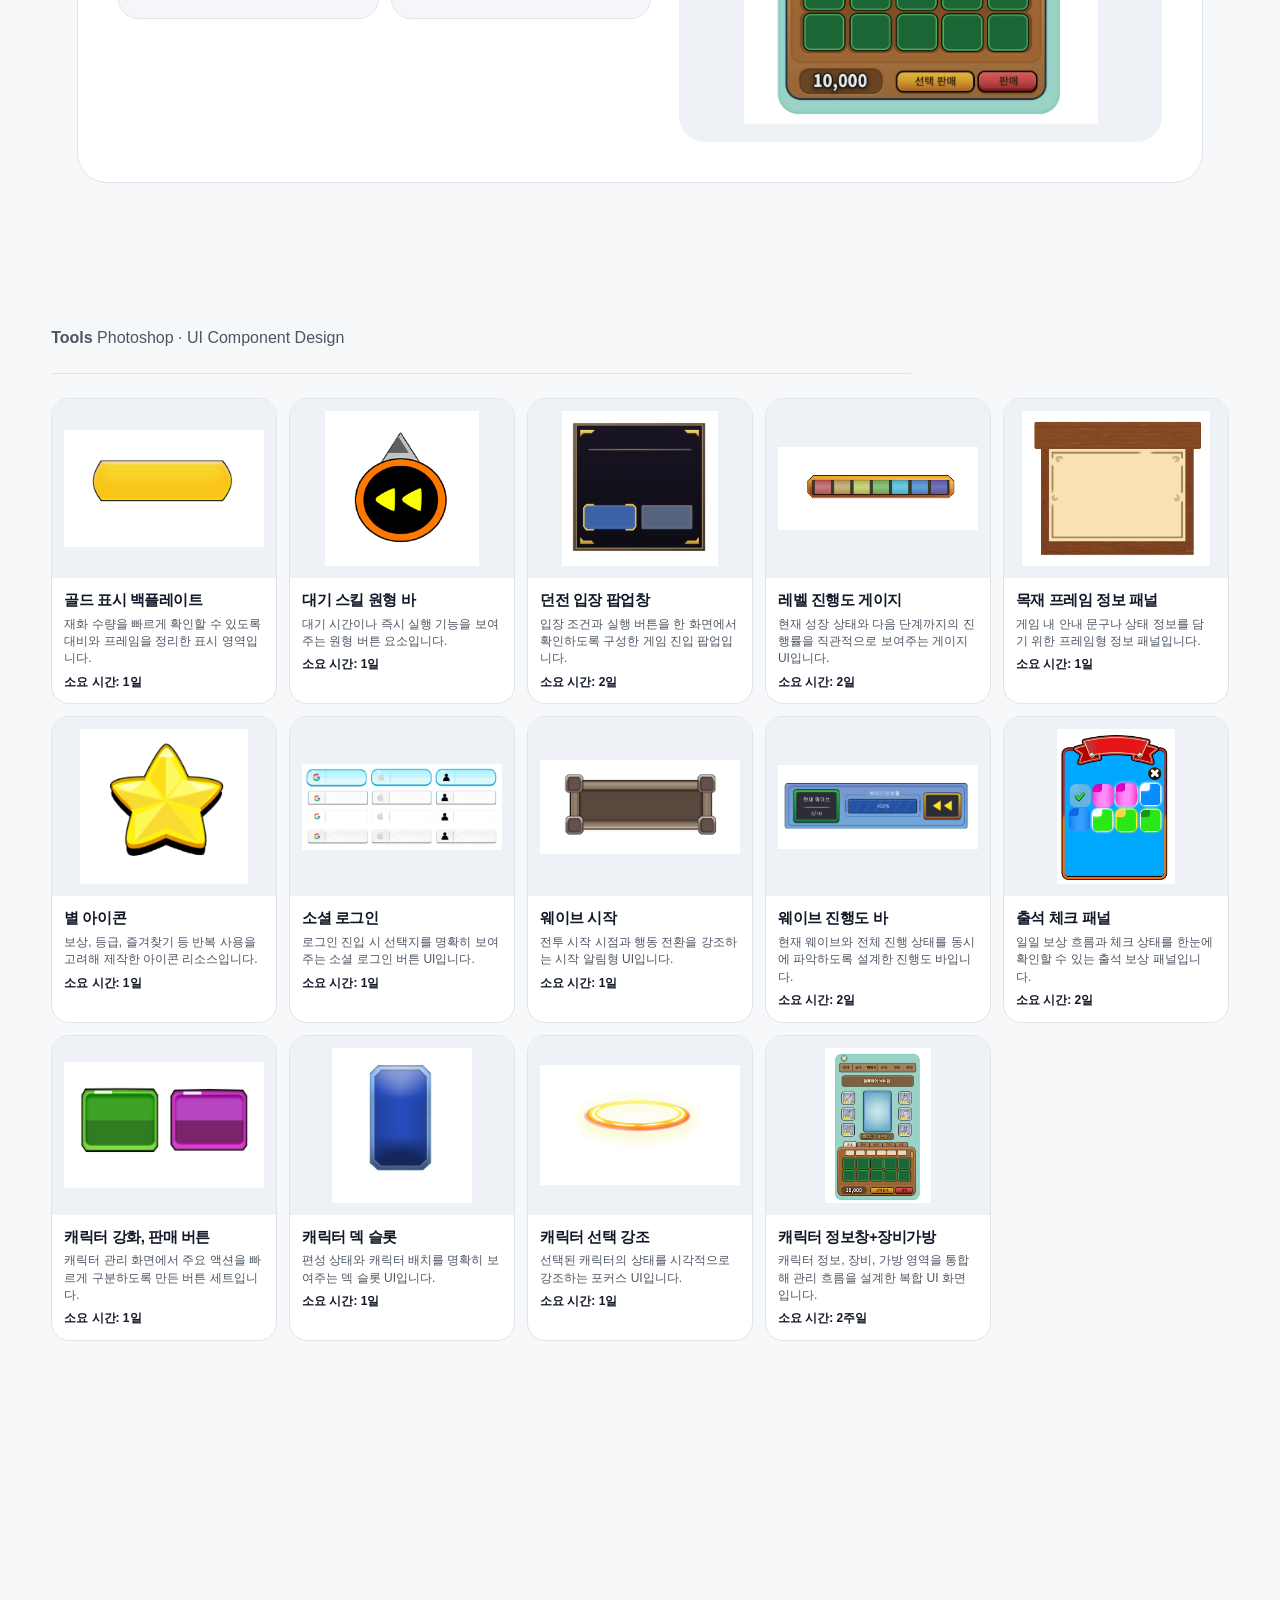
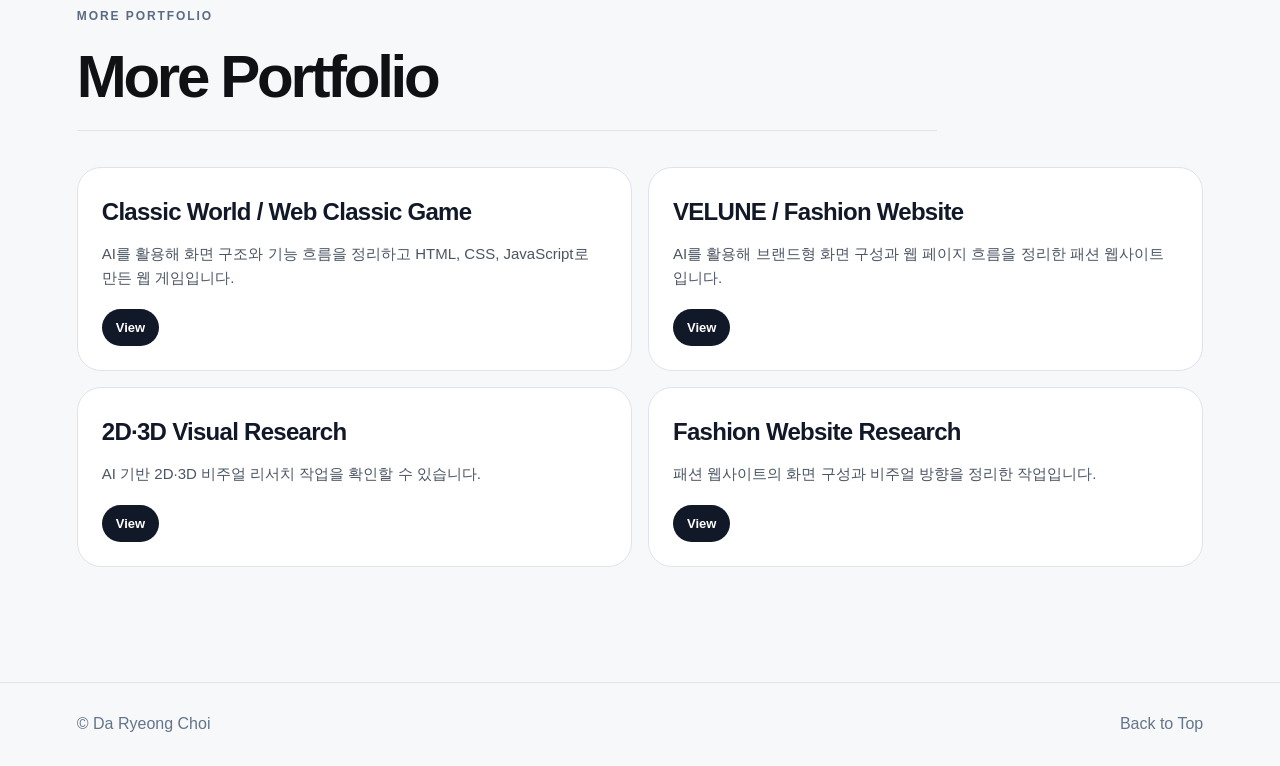
==== commit f3ee4576: "Replace site with image zoom portfolio build" ====
--- a/index.html
+++ b/index.html
@@ -1,320 +1,11 @@
-<!DOCTYPE html>
-
-<html lang="ko">
-<head>
-<meta charset="utf-8"/>
-<meta content="width=device-width, initial-scale=1" name="viewport"/>
-<meta content="최다령 게임 UI/UX 포트폴리오" name="description"/>
-<title>최다령 | Game UI/UX Portfolio</title>
-<link href="styles.css" rel="stylesheet"/>
-</head>
-<body>
-<header class="site-header">
-<a class="brand" href="#top">Da Ryeong Choi</a>
-<button aria-expanded="false" aria-label="메뉴 열기" class="nav-toggle" type="button">Menu</button>
-<nav aria-label="주요 메뉴" class="site-nav">
-<a href="#top">홈으로</a>
-<a href="#contents">Contents</a>
-<a href="#projects">Projects</a>
-<a href="#process">Process</a>
-<a href="#assets">Assets</a>
-
-
-<a href="#portfolio-more">포트폴리오 더보기</a></nav>
-</header>
-<main id="top">
-<section class="hero section">
-<div class="eyebrow">Game UI/UX Portfolio</div>
-<div class="hero-grid">
-<div>
-<h1>게임 화면을 쓰기 쉽게 정리하고, 직접 만드는 <span class="nowrap">AI Research &amp; Exploration</span></h1>
-<p class="lead">
-            게임 안에서 필요한 정보가 잘 보이고, 다음 행동을 쉽게 고를 수 있도록 화면을 설계합니다.
-            작은 버튼부터 팝업, 캐릭터 정보창까지 직접 만들며 사용 흐름을 정리했습니다.
-          </p>
-<div class="hero-actions">
-<a class="button primary" href="#projects">프로젝트 보기</a>
-<a class="button secondary" href="#portfolio-more">포트폴리오 더보기</a>
+<!DOCTYPE html><html lang="ko"><head><meta charset="utf-8"/><meta content="width=device-width, initial-scale=1" name="viewport"/><meta content="AI Research &amp; Exploration Portfolio" name="description"/><title>AI Research &amp; Exploration Portfolio</title><link href="styles.css" rel="stylesheet"/></head><body><header class="site-header"><a class="brand" href="#top">Da Ryeong Choi</a><button aria-expanded="false" aria-label="Open menu" class="nav-toggle" type="button">Menu</button><nav aria-label="Main navigation" class="site-nav"><a href="#top">Home</a><a href="#contents">Contents</a><a href="#process">Process</a><a href="#projects">Photoshop UI Reference Study</a><a href="#component-system">Photoshop Original UI Design</a><a href="#portfolio-more">More Portfolio</a></nav></header><main id="top"><section class="hero section"><div class="eyebrow">AI Research &amp; Exploration Portfolio</div><div class="hero-grid"><div><h1>AI Research &amp; Exploration Portfolio</h1><p class="lead">
+ AI 도구를 활용해 웹, UI, 비주얼 리서치 작업을 진행하며 결과물과 작업 과정을 함께 정리했습니다.
+ 화면 구성, 콘텐츠 흐름, 시각 자료 제작을 직접 실험하며 AI를 실제 작업에 어떻게 연결할 수 있는지 살펴봤습니다.
+ </p><div class="hero-actions"><a class="button primary" href="#projects">View Projects</a><a class="button secondary" href="#portfolio-more">More Portfolio</a></div></div><aside class="profile-card"><p class="card-label">Direction</p><h2 class="nowrap">AI Research &amp; Exploration</h2><dl><div><dt>Strength</dt><dd>정보 정리 · 화면 구성 · UI/UX</dd></div><div><dt>Interest</dt><dd>화면 흐름, 설계</dd></div><div><dt>Tools</dt><dd>AI · Photoshop · HTML/CSS/JS</dd></div></dl></aside></div></section><section aria-label="핵심 역량" class="section highlights"><article><span>01</span><h3>AI Application Direction</h3><p>작업에 AI를 어떻게 연결할 수 있을지 먼저 살펴보고, 화면과 콘텐츠에서 필요한 역할을 정리합니다.</p></article><article><span>02</span><h3>Content Structuring</h3><p>화면 흐름, 버튼, 패널, 비주얼 요소를 사용자가 이해하기 쉬운 형태로 정리합니다.</p></article><article><span>03</span><h3>Experience Review</h3><p>결과물의 완성도만 보지 않고, 정보가 잘 읽히는지와 사용 흐름이 자연스러운지 확인합니다.</p></article></section><section class="section contents" id="contents"><div class="section-heading"><p class="eyebrow">Contents</p><h2>Contents</h2></div><nav aria-label="Portfolio contents" class="contents-list"><a href="#process"><strong>01</strong><span>Working Process</span></a><a href="#projects"><strong>02</strong><span>Photoshop UI Study<br/><em>포토샵 모작</em></span></a><a href="#assets"><strong>03</strong><span>Photoshop Original UI Design<br/><em>포토샵 창작</em></span></a><a href="#portfolio-more"><strong>04</strong><span>More Portfolio</span></a></nav></section><section class="section process" id="process"><div class="section-heading"><p class="eyebrow">Working Process</p><h2>Working Process</h2></div><ol><li><strong>Observe</strong><span>비슷한 화면과 사용 흐름을 먼저 살펴봅니다.</span></li><li><strong>Organize</strong><span>화면에 꼭 필요한 정보와 버튼을 정합니다.</span></li><li><strong>Create</strong><span>프레임, 버튼, 게이지, 팝업을 실제 리소스로 제작합니다.</span></li><li><strong>Review</strong><span>정보가 잘 보이는지, 클릭해야 할 요소가 분명한지 확인합니다.</span></li></ol></section><section class="section" id="projects"><div class="section-heading"><p class="eyebrow">Photoshop UI Study</p><h2>Photoshop UI Reference Study</h2></div><article class="project popup-project"><div class="project-copy popup-copy"><p class="single-line-intro">기본 팝업, 선택형 팝업, 보상형 팝업, 리스트형, 상세정보형 화면을 모아 상황에 따라 어떤 정보와 버튼이 먼저 보여야 하는지 정리했습니다.</p><div class="case-grid"><div><h4>Goal</h4><p>팝업의 목적에 맞게 안내 문구와 버튼 구성을 정리하기</p></div><div><h4>Process</h4><p>팝업 유형 모으기 → 레이아웃 비교 → 버튼 순서 정리 → 문서로 정리</p></div><div><h4>Result</h4><p>확인, 선택, 보상, 상세정보 팝업을 만들 때 참고할 기준을 정리했습니다.</p></div><div><h4>Tools</h4><p>UI 분석 · 화면 구성 · PDF 문서 정리</p></div></div></div><div class="document-list"><a class="document-card" href="assets/original/최다령_포트폴리오_팝업화면_(1)_기본_모작.pdf" rel="noreferrer" target="_blank"><strong>기본 팝업 화면</strong><span>확인 또는 안내 목적의 기본 팝업으로, 핵심 메시지와 단일 CTA가 먼저 보이도록 구성했습니다.</span><b>소요 시간: 1일</b></a><a class="document-card" href="assets/original/최다령_포트폴리오_팝업화면_(2)_선택형팝업_모작.pdf" rel="noreferrer" target="_blank"><strong>선택형 팝업 화면</strong><span>사용자가 두 가지 이상 선택지를 비교하고 결정할 수 있도록 버튼 위계와 문장 길이를 정리했습니다.</span><b>소요 시간: 1일</b></a><a class="document-card" href="assets/original/최다령_포트폴리오_팝업화면_(3)_보상형_모작.pdf" rel="noreferrer" target="_blank"><strong>보상형 팝업 화면</strong><span>획득 보상과 다음 행동을 분리해 보상 인지와 후속 행동을 자연스럽게 연결했습니다.</span><b>소요 시간: 1일</b></a><a class="document-card" href="assets/original/최다령_포트폴리오_팝업화면_(4)_리스트형_모작.pdf" rel="noreferrer" target="_blank"><strong>리스트형 팝업 화면</strong><span>복수 항목을 스캔하기 쉽도록 목록 구조, 간격, 항목 구분 방식을 중심으로 정리했습니다.</span><b>소요 시간: 1일</b></a><a class="document-card" href="assets/original/최다령_포트폴리오_팝업화면_(5)_상세정보_모작.pdf" rel="noreferrer" target="_blank"><strong>상세정보 팝업 화면</strong><span>세부 정보 확인이 필요한 상황을 고려해 제목, 본문, 보조 정보의 읽는 순서를 설계했습니다.</span><b>소요 시간: 1일</b></a></div></article></section><section class="section component-system" id="component-system"><div class="section-heading"><h2>Photoshop Original UI Design</h2></div><article class="project"><div class="project-copy"><h3>UI Resource Design</h3><p>
+ RPG 게임에서 자주 쓰이는 정보 패널, 진행도, 캐릭터 슬롯, 액션 버튼을 제작한 작업입니다.
+ 플레이어가 현재 상태를 빠르게 보고 다음 행동을 고를 수 있도록 구성했습니다.
+ </p><div class="case-grid"><div><h4>Goal</h4><p>게임 안의 상태 정보와 주요 버튼을 한눈에 알아볼 수 있게 만들기</p></div><div><h4>Process</h4><p>화면 요소 분류 → 중요한 정보 정리 → 스타일 맞추기 → 리소스 제작</p></div><div><h4>Result</h4><p>출석, 웨이브, 캐릭터 관리, 던전 입장 화면에 쓸 수 있는 UI 리소스를 만들었습니다.</p></div><div><h4>Tools</h4><p>Photoshop · UI Component Design</p></div></div></div><div class="project-visual"><img alt="RPG 캐릭터 정보창 UI" src="assets/original/최다령_포트폴리오_RPG게임_컴포넌트_자체체작/캐릭터 정보창+장비, 가방.png"/></div></article></section><section class="section" id="assets"><div class="section-heading asset-subheading"><p class="section-note"><strong>Tools</strong> Photoshop · UI Component Design</p></div><div class="asset-grid"><figure class="asset-card"><img class="zoomable-image" alt="골드 표시 백플레이트" loading="lazy" src="assets/original/최다령_포트폴리오_RPG게임_컴포넌트_자체체작/골드 표시 백플레이트.png"/><figcaption><strong>골드 표시 백플레이트</strong><span>재화 수량을 빠르게 확인할 수 있도록 대비와 프레임을 정리한 표시 영역입니다.</span><b>소요 시간: 1일</b></figcaption></figure><figure class="asset-card"><img class="zoomable-image" alt="대기 스킬 원형 바" loading="lazy" src="assets/original/최다령_포트폴리오_RPG게임_컴포넌트_자체체작/대기 스킵 원형 바.png"/><figcaption><strong>대기 스킬 원형 바</strong><span>대기 시간이나 즉시 실행 기능을 보여주는 원형 버튼 요소입니다.</span><b>소요 시간: 1일</b></figcaption></figure><figure class="asset-card"><img class="zoomable-image" alt="던전 입장 팝업창" loading="lazy" src="assets/original/최다령_포트폴리오_RPG게임_컴포넌트_자체체작/던전 입장 팝업창.png"/><figcaption><strong>던전 입장 팝업창</strong><span>입장 조건과 실행 버튼을 한 화면에서 확인하도록 구성한 게임 진입 팝업입니다.</span><b>소요 시간: 2일</b></figcaption></figure><figure class="asset-card"><img class="zoomable-image" alt="레벨 진행도 게이지" loading="lazy" src="assets/original/최다령_포트폴리오_RPG게임_컴포넌트_자체체작/레벨 진행도 게이지.png"/><figcaption><strong>레벨 진행도 게이지</strong><span>현재 성장 상태와 다음 단계까지의 진행률을 직관적으로 보여주는 게이지 UI입니다.</span><b>소요 시간: 2일</b></figcaption></figure><figure class="asset-card"><img class="zoomable-image" alt="목재 프레임 정보 패널" loading="lazy" src="assets/original/최다령_포트폴리오_RPG게임_컴포넌트_자체체작/목재 프레임 정보 패널.png"/><figcaption><strong>목재 프레임 정보 패널</strong><span>게임 내 안내 문구나 상태 정보를 담기 위한 프레임형 정보 패널입니다.</span><b>소요 시간: 1일</b></figcaption></figure><figure class="asset-card"><img class="zoomable-image" alt="별 아이콘" loading="lazy" src="assets/original/최다령_포트폴리오_RPG게임_컴포넌트_자체체작/별 아이콘.png"/><figcaption><strong>별 아이콘</strong><span>보상, 등급, 즐겨찾기 등 반복 사용을 고려해 제작한 아이콘 리소스입니다.</span><b>소요 시간: 1일</b></figcaption></figure><figure class="asset-card"><img class="zoomable-image" alt="소셜 로그인" loading="lazy" src="assets/original/최다령_포트폴리오_RPG게임_컴포넌트_자체체작/소셜 로그인.png"/><figcaption><strong>소셜 로그인</strong><span>로그인 진입 시 선택지를 명확히 보여주는 소셜 로그인 버튼 UI입니다.</span><b>소요 시간: 1일</b></figcaption></figure><figure class="asset-card"><img class="zoomable-image" alt="웨이브 시작" loading="lazy" src="assets/original/최다령_포트폴리오_RPG게임_컴포넌트_자체체작/웨이브 시작.png"/><figcaption><strong>웨이브 시작</strong><span>전투 시작 시점과 행동 전환을 강조하는 시작 알림형 UI입니다.</span><b>소요 시간: 1일</b></figcaption></figure><figure class="asset-card"><img class="zoomable-image" alt="웨이브 진행도 바" loading="lazy" src="assets/original/최다령_포트폴리오_RPG게임_컴포넌트_자체체작/웨이브 진행도 바.png"/><figcaption><strong>웨이브 진행도 바</strong><span>현재 웨이브와 전체 진행 상태를 동시에 파악하도록 설계한 진행도 바입니다.</span><b>소요 시간: 2일</b></figcaption></figure><figure class="asset-card"><img class="zoomable-image" alt="출석 체크 패널" loading="lazy" src="assets/original/최다령_포트폴리오_RPG게임_컴포넌트_자체체작/출석 체크 패널.png"/><figcaption><strong>출석 체크 패널</strong><span>일일 보상 흐름과 체크 상태를 한눈에 확인할 수 있는 출석 보상 패널입니다.</span><b>소요 시간: 2일</b></figcaption></figure><figure class="asset-card"><img class="zoomable-image" alt="캐릭터 강화, 판매 버튼" loading="lazy" src="assets/original/최다령_포트폴리오_RPG게임_컴포넌트_자체체작/캐릭터 강화, 판매 버튼.png"/><figcaption><strong>캐릭터 강화, 판매 버튼</strong><span>캐릭터 관리 화면에서 주요 액션을 빠르게 구분하도록 만든 버튼 세트입니다.</span><b>소요 시간: 1일</b></figcaption></figure><figure class="asset-card"><img class="zoomable-image" alt="캐릭터 덱 슬롯" loading="lazy" src="assets/original/최다령_포트폴리오_RPG게임_컴포넌트_자체체작/캐릭터 덱 슬롯.png"/><figcaption><strong>캐릭터 덱 슬롯</strong><span>편성 상태와 캐릭터 배치를 명확히 보여주는 덱 슬롯 UI입니다.</span><b>소요 시간: 1일</b></figcaption></figure><figure class="asset-card"><img class="zoomable-image" alt="캐릭터 선택 강조" loading="lazy" src="assets/original/최다령_포트폴리오_RPG게임_컴포넌트_자체체작/캐릭터 선택 강조.png"/><figcaption><strong>캐릭터 선택 강조</strong><span>선택된 캐릭터의 상태를 시각적으로 강조하는 포커스 UI입니다.</span><b>소요 시간: 1일</b></figcaption></figure><figure class="asset-card"><img class="zoomable-image" alt="캐릭터 정보창+장비가방" loading="lazy" src="assets/original/최다령_포트폴리오_RPG게임_컴포넌트_자체체작/캐릭터 정보창+장비, 가방.png"/><figcaption><strong>캐릭터 정보창+장비가방</strong><span>캐릭터 정보, 장비, 가방 영역을 통합해 관리 흐름을 설계한 복합 UI 화면입니다.</span><b>소요 시간: 2주일</b></figcaption></figure></div></section><section class="section portfolio-more" id="portfolio-more"><div class="section-heading"><p class="eyebrow">More Portfolio</p><h2>More Portfolio</h2></div><div class="portfolio-card-grid"><a class="portfolio-card" href="https://daryeong.github.io/Classic-World/" rel="noreferrer" target="_blank"><strong>Classic World / Web Classic Game</strong><span>AI를 활용해 화면 구조와 기능 흐름을 정리하고 HTML, CSS, JavaScript로 만든 웹 게임입니다.</span><b>View</b></a><a class="portfolio-card" href="https://daryeong.github.io/fashion-web-site/" rel="noreferrer" target="_blank"><strong>VELUNE / Fashion Website</strong><span>AI를 활용해 브랜드형 화면 구성과 웹 페이지 흐름을 정리한 패션 웹사이트입니다.</span><b>View</b></a><a class="portfolio-card" href="https://daryeong.github.io/ai-2d-3d-visual-research/" rel="noreferrer" target="_blank"><strong>2D·3D Visual Research</strong><span>AI 기반 2D·3D 비주얼 리서치 작업을 확인할 수 있습니다.</span><b>View</b></a><a class="portfolio-card" href="https://daryeong.github.io/fashion-visual-research/" rel="noreferrer" target="_blank"><strong>Fashion Website Research</strong><span>패션 웹사이트의 화면 구성과 비주얼 방향을 정리한 작업입니다.</span><b>View</b></a></div></section></main><footer class="site-footer"><span>© Da Ryeong Choi</span><a href="#top">Back to Top</a></footer><div class="image-modal" aria-hidden="true" role="dialog" aria-label="Expanded image viewer">
+  <button class="image-modal-close" type="button" aria-label="Close image">×</button>
+  <img alt="" class="image-modal-img"/>
 </div>
-</div>
-<aside class="profile-card">
-<p class="card-label">지원 방향</p>
-<h2 class="nowrap">AI Research &amp; Exploration</h2>
-<dl>
-<div><dt>강점</dt><dd>정보 정리 · 화면 구성 · UI/UX</dd></div>
-<div><dt>관심 분야</dt><dd>화면 흐름, 설계</dd></div>
-<div><dt>사용 툴</dt><dd>AI · Photoshop · HTML/CSS/JS</dd></div>
-</dl>
-</aside>
-</div>
-</section>
-<section aria-label="핵심 역량" class="section highlights">
-<article>
-<span>01</span>
-<h3>화면 목적 정리</h3>
-<p>화면이 어떤 정보를 보여줘야 하는지, 사용자가 무엇을 눌러야 하는지 먼저 정리합니다.</p>
-</article>
-<article>
-<span>02</span>
-<h3>반복 요소 정리</h3>
-<p>버튼, 슬롯, 패널, 게이지처럼 자주 쓰이는 요소를 다시 쓰기 좋은 형태로 만듭니다.</p>
-</article>
-<article>
-<span>03</span>
-<h3>완성도 확인</h3>
-<p>보기 좋은지에서 끝내지 않고, 정보가 잘 읽히는지와 다음 행동이 자연스러운지 확인합니다.</p>
-</article>
-</section>
-<section class="section contents" id="contents">
-<div class="section-heading">
-<p class="eyebrow">Contents</p>
-<h2>목차</h2>
-</div>
-<nav aria-label="포트폴리오 목차" class="contents-list">
-<a href="#projects"><strong>01</strong><span>작업 프로젝트</span></a>
-<a href="#process"><strong>02</strong><span>정리</span></a>
-<a href="#component-system"><strong>03</strong><span>RPG UI 구성</span></a>
-<a href="#assets"><strong>04</strong><span>창작 UI 리소스</span></a>
-<a href="#portfolio-more"><strong>05</strong><span>포트폴리오 더보기</span></a>
-
-
-</nav>
-</section>
-<section class="section" id="projects">
-<div class="section-heading">
-<p class="eyebrow">Projects</p>
-<h2>작업 의도와 과정이 보이도록 정리한 프로젝트</h2>
-</div>
-<article class="project">
-<div class="project-copy">
-<p class="project-index">Project 02</p>
-<h3>Popup Screen Study</h3>
-<p>
-            기본 팝업, 선택형 팝업, 보상형 팝업, 리스트형, 상세정보형 화면을 모아
-            상황에 따라 어떤 정보와 버튼이 먼저 보여야 하는지 정리했습니다.
-          </p>
-<div class="case-grid">
-<div><h4>Goal</h4><p>팝업의 목적에 맞게 안내 문구와 버튼 구성을 정리하기</p></div>
-<div><h4>Process</h4><p>팝업 유형 모으기 → 레이아웃 비교 → 버튼 순서 정리 → 문서로 정리</p></div>
-<div><h4>Result</h4><p>확인, 선택, 보상, 상세정보 팝업을 만들 때 참고할 기준을 정리했습니다.</p></div>
-<div><h4>Tools</h4><p>UI 분석 · 화면 구성 · PDF 문서 정리</p></div>
-</div>
-</div>
-<div class="document-list">
-<a class="document-card" href="assets/original/최다령_포트폴리오_팝업화면_(1)_기본_모작.pdf" rel="noreferrer" target="_blank">
-<strong>기본 팝업 화면</strong>
-<span>확인 또는 안내 목적의 기본 팝업으로, 핵심 메시지와 단일 CTA가 먼저 보이도록 구성했습니다.</span>
-<b>소요 시간: 1일</b>
-</a>
-<a class="document-card" href="assets/original/최다령_포트폴리오_팝업화면_(2)_선택형팝업_모작.pdf" rel="noreferrer" target="_blank">
-<strong>선택형 팝업 화면</strong>
-<span>사용자가 두 가지 이상 선택지를 비교하고 결정할 수 있도록 버튼 위계와 문장 길이를 정리했습니다.</span>
-<b>소요 시간: 1일</b>
-</a>
-<a class="document-card" href="assets/original/최다령_포트폴리오_팝업화면_(3)_보상형_모작.pdf" rel="noreferrer" target="_blank">
-<strong>보상형 팝업 화면</strong>
-<span>획득 보상과 다음 행동을 분리해 보상 인지와 후속 행동을 자연스럽게 연결했습니다.</span>
-<b>소요 시간: 1일</b>
-</a>
-<a class="document-card" href="assets/original/최다령_포트폴리오_팝업화면_(4)_리스트형_모작.pdf" rel="noreferrer" target="_blank">
-<strong>리스트형 팝업 화면</strong>
-<span>복수 항목을 스캔하기 쉽도록 목록 구조, 간격, 항목 구분 방식을 중심으로 정리했습니다.</span>
-<b>소요 시간: 1일</b>
-</a>
-<a class="document-card" href="assets/original/최다령_포트폴리오_팝업화면_(5)_상세정보_모작.pdf" rel="noreferrer" target="_blank">
-<strong>상세정보 팝업 화면</strong>
-<span>세부 정보 확인이 필요한 상황을 고려해 제목, 본문, 보조 정보의 읽는 순서를 설계했습니다.</span>
-<b>소요 시간: 1일</b>
-</a>
-</div>
-</article>
-</section>
-<section class="section process" id="process">
-<div class="section-heading">
-<p class="eyebrow">Working Process</p>
-<h2>작업을 정리하는 방식</h2>
-</div>
-<ol>
-<li><strong>살펴보기</strong><span>비슷한 화면과 사용 흐름을 먼저 살펴봅니다.</span></li>
-<li><strong>정리하기</strong><span>화면에 꼭 필요한 정보와 버튼을 정합니다.</span></li>
-<li><strong>만들기</strong><span>프레임, 버튼, 게이지, 팝업을 실제 리소스로 제작합니다.</span></li>
-<li><strong>확인하기</strong><span>정보가 잘 보이는지, 클릭해야 할 요소가 분명한지 확인합니다.</span></li>
-</ol>
-
-</section>
-<section class="section component-system" id="component-system">
-<div class="section-heading">
-<p class="eyebrow">Component System</p>
-<h2>RPG Game UI Component System</h2>
-</div>
-<article class="project">
-<div class="project-copy">
-<h3>RPG Game UI Component System</h3>
-<p>
-            RPG 게임에서 자주 쓰이는 정보 패널, 진행도, 캐릭터 슬롯, 액션 버튼을 제작한 작업입니다.
-            플레이어가 현재 상태를 빠르게 보고 다음 행동을 고를 수 있도록 구성했습니다.
-          </p>
-<div class="case-grid">
-<div><h4>Goal</h4><p>게임 안의 상태 정보와 주요 버튼을 한눈에 알아볼 수 있게 만들기</p></div>
-<div><h4>Process</h4><p>화면 요소 분류 → 중요한 정보 정리 → 스타일 맞추기 → 리소스 제작</p></div>
-<div><h4>Result</h4><p>출석, 웨이브, 캐릭터 관리, 던전 입장 화면에 쓸 수 있는 UI 리소스를 만들었습니다.</p></div>
-<div><h4>Tools</h4><p>Photoshop · UI Component Design</p></div>
-</div>
-</div>
-<div class="project-visual">
-<img alt="RPG 캐릭터 정보창 UI" src="assets/original/최다령_포트폴리오_RPG게임_컴포넌트_자체체작/캐릭터 정보창+장비, 가방.png"/>
-</div>
-</article>
-</section>
-<section class="section" id="assets">
-<div class="section-heading">
-<p class="eyebrow">Creative UI Resources</p>
-<h2>창작 UI 리소스</h2>
-<p class="section-note"><strong>Tools</strong> Photoshop · UI Component Design</p>
-</div>
-<div class="asset-grid">
-<figure class="asset-card">
-<img alt="골드 표시 백플레이트" loading="lazy" src="assets/original/최다령_포트폴리오_RPG게임_컴포넌트_자체체작/골드 표시 백플레이트.png"/>
-<figcaption>
-<strong>골드 표시 백플레이트</strong>
-<span>재화 수량을 빠르게 확인할 수 있도록 대비와 프레임을 정리한 표시 영역입니다.</span>
-<b>소요 시간: 1일</b>
-</figcaption>
-</figure>
-<figure class="asset-card">
-<img alt="대기 스킬 원형 바" loading="lazy" src="assets/original/최다령_포트폴리오_RPG게임_컴포넌트_자체체작/대기 스킵 원형 바.png"/>
-<figcaption>
-<strong>대기 스킬 원형 바</strong>
-<span>대기 시간이나 즉시 실행 기능을 보여주는 원형 버튼 요소입니다.</span>
-<b>소요 시간: 1일</b>
-</figcaption>
-</figure>
-<figure class="asset-card">
-<img alt="던전 입장 팝업창" loading="lazy" src="assets/original/최다령_포트폴리오_RPG게임_컴포넌트_자체체작/던전 입장 팝업창.png"/>
-<figcaption>
-<strong>던전 입장 팝업창</strong>
-<span>입장 조건과 실행 버튼을 한 화면에서 확인하도록 구성한 게임 진입 팝업입니다.</span>
-<b>소요 시간: 2일</b>
-</figcaption>
-</figure>
-<figure class="asset-card">
-<img alt="레벨 진행도 게이지" loading="lazy" src="assets/original/최다령_포트폴리오_RPG게임_컴포넌트_자체체작/레벨 진행도 게이지.png"/>
-<figcaption>
-<strong>레벨 진행도 게이지</strong>
-<span>현재 성장 상태와 다음 단계까지의 진행률을 직관적으로 보여주는 게이지 UI입니다.</span>
-<b>소요 시간: 2일</b>
-</figcaption>
-</figure>
-<figure class="asset-card">
-<img alt="목재 프레임 정보 패널" loading="lazy" src="assets/original/최다령_포트폴리오_RPG게임_컴포넌트_자체체작/목재 프레임 정보 패널.png"/>
-<figcaption>
-<strong>목재 프레임 정보 패널</strong>
-<span>게임 내 안내 문구나 상태 정보를 담기 위한 프레임형 정보 패널입니다.</span>
-<b>소요 시간: 1일</b>
-</figcaption>
-</figure>
-<figure class="asset-card">
-<img alt="별 아이콘" loading="lazy" src="assets/original/최다령_포트폴리오_RPG게임_컴포넌트_자체체작/별 아이콘.png"/>
-<figcaption>
-<strong>별 아이콘</strong>
-<span>보상, 등급, 즐겨찾기 등 반복 사용을 고려해 제작한 아이콘 리소스입니다.</span>
-<b>소요 시간: 1일</b>
-</figcaption>
-</figure>
-<figure class="asset-card">
-<img alt="소셜 로그인" loading="lazy" src="assets/original/최다령_포트폴리오_RPG게임_컴포넌트_자체체작/소셜 로그인.png"/>
-<figcaption>
-<strong>소셜 로그인</strong>
-<span>로그인 진입 시 선택지를 명확히 보여주는 소셜 로그인 버튼 UI입니다.</span>
-<b>소요 시간: 1일</b>
-</figcaption>
-</figure>
-<figure class="asset-card">
-<img alt="웨이브 시작" loading="lazy" src="assets/original/최다령_포트폴리오_RPG게임_컴포넌트_자체체작/웨이브 시작.png"/>
-<figcaption>
-<strong>웨이브 시작</strong>
-<span>전투 시작 시점과 행동 전환을 강조하는 시작 알림형 UI입니다.</span>
-<b>소요 시간: 1일</b>
-</figcaption>
-</figure>
-<figure class="asset-card">
-<img alt="웨이브 진행도 바" loading="lazy" src="assets/original/최다령_포트폴리오_RPG게임_컴포넌트_자체체작/웨이브 진행도 바.png"/>
-<figcaption>
-<strong>웨이브 진행도 바</strong>
-<span>현재 웨이브와 전체 진행 상태를 동시에 파악하도록 설계한 진행도 바입니다.</span>
-<b>소요 시간: 2일</b>
-</figcaption>
-</figure>
-<figure class="asset-card">
-<img alt="출석 체크 패널" loading="lazy" src="assets/original/최다령_포트폴리오_RPG게임_컴포넌트_자체체작/출석 체크 패널.png"/>
-<figcaption>
-<strong>출석 체크 패널</strong>
-<span>일일 보상 흐름과 체크 상태를 한눈에 확인할 수 있는 출석 보상 패널입니다.</span>
-<b>소요 시간: 2일</b>
-</figcaption>
-</figure>
-<figure class="asset-card">
-<img alt="캐릭터 강화, 판매 버튼" loading="lazy" src="assets/original/최다령_포트폴리오_RPG게임_컴포넌트_자체체작/캐릭터 강화, 판매 버튼.png"/>
-<figcaption>
-<strong>캐릭터 강화, 판매 버튼</strong>
-<span>캐릭터 관리 화면에서 주요 액션을 빠르게 구분하도록 만든 버튼 세트입니다.</span>
-<b>소요 시간: 1일</b>
-</figcaption>
-</figure>
-<figure class="asset-card">
-<img alt="캐릭터 덱 슬롯" loading="lazy" src="assets/original/최다령_포트폴리오_RPG게임_컴포넌트_자체체작/캐릭터 덱 슬롯.png"/>
-<figcaption>
-<strong>캐릭터 덱 슬롯</strong>
-<span>편성 상태와 캐릭터 배치를 명확히 보여주는 덱 슬롯 UI입니다.</span>
-<b>소요 시간: 1일</b>
-</figcaption>
-</figure>
-<figure class="asset-card">
-<img alt="캐릭터 선택 강조" loading="lazy" src="assets/original/최다령_포트폴리오_RPG게임_컴포넌트_자체체작/캐릭터 선택 강조.png"/>
-<figcaption>
-<strong>캐릭터 선택 강조</strong>
-<span>선택된 캐릭터의 상태를 시각적으로 강조하는 포커스 UI입니다.</span>
-<b>소요 시간: 1일</b>
-</figcaption>
-</figure>
-<figure class="asset-card">
-<img alt="캐릭터 정보창+장비가방" loading="lazy" src="assets/original/최다령_포트폴리오_RPG게임_컴포넌트_자체체작/캐릭터 정보창+장비, 가방.png"/>
-<figcaption>
-<strong>캐릭터 정보창+장비가방</strong>
-<span>캐릭터 정보, 장비, 가방 영역을 통합해 관리 흐름을 설계한 복합 UI 화면입니다.</span>
-<b>소요 시간: 2주일</b>
-</figcaption>
-</figure>
-</div>
-</section><section class="section portfolio-more" id="portfolio-more"><div class="section-heading"><p class="eyebrow">More Portfolio</p><h2>포트폴리오 더보기</h2></div><div class="portfolio-card-grid">
-<a class="portfolio-card" href="https://daryeong.github.io/Classic-World/" rel="noreferrer" target="_blank">
-<strong>클래식게임</strong>
-<span>HTML, CSS, JavaScript로 제작한 웹 클래식 게임 작업입니다.</span>
-<b>바로가기</b>
-</a>
-<a class="portfolio-card" href="https://daryeong.github.io/fashion-web-site/" rel="noreferrer" target="_blank">
-<strong>패션 웹사이트</strong>
-<span>패션 웹사이트 작업을 별도 페이지에서 확인할 수 있습니다.</span>
-<b>바로가기</b>
-</a>
-<a class="portfolio-card" href="https://daryeong.github.io/ai-2d-3d-visual-research/" rel="noreferrer" target="_blank">
-<strong>패션 포트폴리오 1</strong>
-<span>AI 2D/3D 비주얼 리서치 작업을 확인할 수 있습니다.</span>
-<b>바로가기</b>
-</a>
-<a class="portfolio-card" href="https://daryeong.github.io/fashion-visual-research/" rel="noreferrer" target="_blank">
-<strong>패션 포트폴리오 2</strong>
-<span>패션 비주얼 리서치 작업을 확인할 수 있습니다.</span>
-<b>바로가기</b>
-</a>
-</div></section>
-
-
-</main>
-<footer class="site-footer">
-<span>© Da Ryeong Choi</span>
-<a href="#top">Back to top</a>
-</footer>
-<script src="script.js"></script>
-</body>
-</html>
+<script src="script.js" defer></script></body></html>
--- a/styles.css
+++ b/styles.css
@@ -1,211 +1,9 @@
-*{box-sizing:border-box}html{scroll-behavior:smooth}body{margin:0;font-family:Inter,Pretendard,-apple-system,BlinkMacSystemFont,"Segoe UI",sans-serif;color:#101114;background:#f7f8fa;line-height:1.65}a{color:inherit;text-decoration:none}img{display:block;max-width:100%}.site-header{position:sticky;top:0;z-index:10;display:flex;align-items:center;justify-content:space-between;padding:18px clamp(20px,5vw,72px);background:rgba(247,248,250,.84);backdrop-filter:blur(18px);border-bottom:1px solid rgba(16,17,20,.08)}.brand{font-weight:700;letter-spacing:-.02em}.site-nav{display:flex;gap:24px;font-size:14px;color:#4b5563}.site-nav a:hover{color:#101114}.nav-toggle{display:none;border:1px solid #d6dbe3;background:#fff;border-radius:999px;padding:8px 12px}.section{padding:clamp(64px,9vw,120px) clamp(20px,6vw,88px)}.eyebrow{margin:0 0 18px;color:#5b6b82;text-transform:uppercase;letter-spacing:.16em;font-size:12px;font-weight:800}.hero{min-height:88vh;display:flex;flex-direction:column;justify-content:center}.hero-grid{display:grid;grid-template-columns:minmax(0,1.35fr) minmax(320px,.65fr);gap:40px;align-items:end}.hero h1{margin:0;font-size:clamp(42px,8vw,96px);line-height:.98;letter-spacing:-.07em;max-width:1000px}.lead{margin:28px 0 0;max-width:720px;font-size:clamp(18px,2vw,24px);color:#3e4653}.hero-actions{display:flex;gap:12px;flex-wrap:wrap;margin-top:36px}.button{display:inline-flex;align-items:center;justify-content:center;min-height:46px;padding:0 20px;border-radius:999px;font-weight:800;font-size:14px}.button.primary{background:#111827;color:white}.button.secondary{border:1px solid #cbd3df;background:white;color:#111827}.profile-card{padding:28px;border-radius:28px;background:#111827;color:white;box-shadow:0 28px 80px rgba(17,24,39,.18)}.profile-card h2{margin:0 0 24px;font-size:24px;line-height:1.22}.card-label{margin:0 0 10px;color:#91a4c0;font-size:12px;text-transform:uppercase;letter-spacing:.14em;font-weight:800}.profile-card dl{margin:0;display:grid;gap:16px}.profile-card div{border-top:1px solid rgba(255,255,255,.12);padding-top:14px}.profile-card dt{font-size:12px;color:#91a4c0;text-transform:uppercase;letter-spacing:.1em}.profile-card dd{margin:4px 0 0;color:#f8fafc}.highlights{display:grid;grid-template-columns:repeat(3,1fr);gap:16px;padding-top:0}.highlights article,.project,.process ol,.contact{border:1px solid #dfe4ec;background:white;border-radius:30px}.highlights article{padding:28px}.highlights span{color:#64748b;font-weight:900}.highlights h3{margin:16px 0 8px;font-size:22px;letter-spacing:-.03em}.highlights p{margin:0;color:#4b5563}.section-heading{max-width:860px;margin-bottom:36px}.section-heading h2{margin:0;font-size:clamp(32px,5vw,60px);line-height:1.05;letter-spacing:-.055em}.project{display:grid;grid-template-columns:1.05fr .95fr;gap:28px;padding:clamp(22px,4vw,40px);margin-top:24px;align-items:center}.project-copy h3{margin:0 0 14px;font-size:clamp(28px,4vw,48px);line-height:1.08;letter-spacing:-.05em}.project-copy p{color:#4b5563}.project-index{margin:0 0 12px!important;color:#64748b!important;font-weight:900;text-transform:uppercase;letter-spacing:.12em;font-size:12px}.case-grid{display:grid;grid-template-columns:repeat(2,1fr);gap:12px;margin-top:28px}.case-grid div{padding:18px;border-radius:20px;background:#f4f6f9;border:1px solid #e1e7ef}.case-grid h4{margin:0 0 6px;font-size:13px;text-transform:uppercase;letter-spacing:.12em;color:#334155}.case-grid p{margin:0;font-size:14px;color:#4b5563}.project-visual{border-radius:26px;background:#eef2f7;padding:18px;overflow:hidden}.project-visual img{width:100%;border-radius:18px;object-fit:contain;max-height:520px}.document-list{display:grid;gap:12px}.document-list a{display:flex;align-items:center;justify-content:space-between;padding:18px 20px;border-radius:18px;background:#f4f6f9;border:1px solid #e1e7ef;font-weight:800}.document-list a:after{content:"Open";font-size:12px;color:#64748b;text-transform:uppercase;letter-spacing:.1em}.process ol{list-style:none;margin:0;padding:8px}.process li{display:grid;grid-template-columns:160px 1fr;gap:20px;padding:24px;border-bottom:1px solid #edf1f6}.process li:last-child{border-bottom:0}.process strong{font-size:22px;letter-spacing:-.03em}.process span{color:#4b5563}.asset-grid{display:grid;grid-template-columns:repeat(5,minmax(190px,1fr));gap:22px}.asset-grid figure{margin:0;border-radius:22px;overflow:hidden;background:white;border:1px solid #dfe4ec}.asset-grid img{width:100%;aspect-ratio:4/3;object-fit:contain;background:#eef2f7;padding:12px}.asset-grid figcaption{padding:12px 14px;font-size:13px;font-weight:800;color:#334155}.contact{padding:clamp(28px,5vw,52px);max-width:980px}.contact h2{margin:0;font-size:clamp(32px,5vw,56px);line-height:1.05;letter-spacing:-.05em}.contact p{color:#4b5563;max-width:720px}.contact-actions{display:flex;gap:12px;flex-wrap:wrap;margin-top:28px}.site-footer{display:flex;justify-content:space-between;gap:20px;padding:28px clamp(20px,6vw,88px);color:#64748b;border-top:1px solid #dfe4ec}@media (max-width:920px){.site-nav{display:none;position:absolute;left:20px;right:20px;top:64px;flex-direction:column;padding:18px;border-radius:20px;background:white;border:1px solid #dfe4ec;box-shadow:0 16px 40px rgba(15,23,42,.12)}.site-nav.is-open{display:flex}.nav-toggle{display:inline-flex}.hero-grid,.project{grid-template-columns:1fr}.highlights,.asset-grid{grid-template-columns:repeat(2,1fr)}.case-grid{grid-template-columns:1fr}.process li{grid-template-columns:1fr;gap:4px}}@media (max-width:560px){.section{padding:56px 18px}.hero h1{font-size:44px}.lead{font-size:17px}.highlights,.asset-grid{grid-template-columns:1fr}.profile-card,.project,.highlights article,.process ol,.contact{border-radius:22px}.contact-actions{display:flex;gap:12px;flex-wrap:wrap;margin-top:28px}.site-footer{flex-direction:column}.document-list a{align-items:flex-start;flex-direction:column;gap:8px}}
-.section-note{margin:14px 0 0;max-width:760px;color:#4b5563}.section-note code{padding:2px 6px;border-radius:8px;background:#eef2f7;color:#111827}.asset-card{display:flex;flex-direction:column}.asset-card img{min-height:220px}.asset-card figcaption{display:grid;gap:8px;padding:20px}.asset-card figcaption strong{font-size:18px;color:#111827;letter-spacing:-.03em}.asset-card figcaption span{font-size:14px;font-weight:500;color:#4b5563}.asset-card figcaption b,.document-card b{font-size:14px;color:#111827}.document-list.expanded{grid-template-columns:repeat(2,1fr)}.document-card{display:grid!important;gap:8px;align-items:start!important;justify-content:stretch!important;padding:22px!important}.document-card:after{content:"PDF 열기"!important;justify-self:start;margin-top:4px}.document-card strong{font-size:18px;color:#111827}.document-card span{font-size:14px;font-weight:500;color:#4b5563;line-height:1.6}.classic-world{border:1px solid #dfe4ec;background:#111827;color:white;border-radius:30px;margin:0 clamp(20px,6vw,88px) clamp(64px,9vw,120px);padding:clamp(32px,5vw,56px)}.classic-world h2{margin:0;font-size:clamp(36px,6vw,72px);line-height:1;letter-spacing:-.06em}.classic-world p:last-child{margin:16px 0 0;color:#cbd5e1;font-size:clamp(18px,2vw,24px);font-weight:700}@media (max-width:920px){.document-list.expanded{grid-template-columns:1fr}.classic-world{margin-left:20px;margin-right:20px}}@media (max-width:560px){.asset-card img{min-height:180px}.document-card{padding:18px!important}}
+*{box-sizing:border-box}html{scroll-behavior:smooth}body{margin:0;font-family:Inter,Pretendard,-apple-system,BlinkMacSystemFont,"Segoe UI",sans-serif;color:#101114;background:#f7f8fa;line-height:1.65}a{color:inherit;text-decoration:none}img{display:block;max-width:100%}.site-header{position:sticky;top:0;z-index:10;display:flex;align-items:center;justify-content:space-between;padding:18px clamp(20px,5vw,72px);background:rgba(247,248,250,.84);backdrop-filter:blur(18px);border-bottom:1px solid rgba(16,17,20,.08)}.brand{font-weight:700;letter-spacing:-.02em}.site-nav{display:flex;gap:24px;font-size:14px;color:#4b5563}.site-nav a:hover{color:#101114}.nav-toggle{display:none;border:1px solid #d6dbe3;background:#fff;border-radius:999px;padding:8px 12px}.section{padding:clamp(64px,9vw,120px) clamp(20px,6vw,88px)}.eyebrow{margin:0 0 18px;color:#5b6b82;text-transform:uppercase;letter-spacing:.16em;font-size:12px;font-weight:800}.hero{min-height:88vh;display:flex;flex-direction:column;justify-content:center}.hero-grid{display:grid;grid-template-columns:minmax(0,1.35fr) minmax(320px,.65fr);gap:40px;align-items:end}.hero h1{margin:0;font-size:clamp(42px,8vw,96px);line-height:.98;letter-spacing:-.07em;max-width:1000px}.lead{margin:28px 0 0;max-width:720px;font-size:clamp(18px,2vw,24px);color:#3e4653}.hero-actions{display:flex;gap:12px;flex-wrap:wrap;margin-top:36px}.button{display:inline-flex;align-items:center;justify-content:center;min-height:46px;padding:0 20px;border-radius:999px;font-weight:800;font-size:14px}.button.primary{background:#111827;color:white}.button.secondary{border:1px solid #cbd3df;background:white;color:#111827}.profile-card{padding:28px;border-radius:28px;background:#111827;color:white;box-shadow:0 28px 80px rgba(17,24,39,.18)}.profile-card h2{margin:0 0 24px;font-size:24px;line-height:1.22}.card-label{margin:0 0 10px;color:#91a4c0;font-size:12px;text-transform:uppercase;letter-spacing:.14em;font-weight:800}.profile-card dl{margin:0;display:grid;gap:16px}.profile-card div{border-top:1px solid rgba(255,255,255,.12);padding-top:14px}.profile-card dt{font-size:12px;color:#91a4c0;text-transform:uppercase;letter-spacing:.1em}.profile-card dd{margin:4px 0 0;color:#f8fafc}.highlights{display:grid;grid-template-columns:repeat(3,1fr);gap:16px;padding-top:0}.highlights article,.project,.process ol,.contact{border:1px solid #dfe4ec;background:white;border-radius:30px}.highlights article{padding:28px}.highlights span{color:#64748b;font-weight:900}.highlights h3{margin:16px 0 8px;font-size:22px;letter-spacing:-.03em}.highlights p{margin:0;color:#4b5563}.section-heading{max-width:860px;margin-bottom:36px}.section-heading h2{margin:0;font-size:clamp(32px,5vw,60px);line-height:1.05;letter-spacing:-.055em}.project{display:grid;grid-template-columns:1.05fr .95fr;gap:28px;padding:clamp(22px,4vw,40px);margin-top:24px;align-items:center}.project-copy h3{margin:0 0 14px;font-size:clamp(28px,4vw,48px);line-height:1.08;letter-spacing:-.05em}.project-copy p{color:#4b5563}.project-index{margin:0 0 12px!important;color:#64748b!important;font-weight:900;text-transform:uppercase;letter-spacing:.12em;font-size:12px}.case-grid{display:grid;grid-template-columns:repeat(2,1fr);gap:12px;margin-top:28px}.case-grid div{padding:18px;border-radius:20px;background:#f4f6f9;border:1px solid #e1e7ef}.case-grid h4{margin:0 0 6px;font-size:13px;text-transform:uppercase;letter-spacing:.12em;color:#334155}.case-grid p{margin:0;font-size:14px;color:#4b5563}.project-visual{border-radius:26px;background:#eef2f7;padding:18px;overflow:hidden}.project-visual img{width:100%;border-radius:18px;object-fit:contain;max-height:520px}.document-list{display:grid;gap:12px}.document-list a{display:flex;align-items:center;justify-content:space-between;padding:18px 20px;border-radius:18px;background:#f4f6f9;border:1px solid #e1e7ef;font-weight:800}.document-list a:after{content:"Open";font-size:12px;color:#64748b;text-transform:uppercase;letter-spacing:.1em}.process ol{list-style:none;margin:0;padding:8px}.process li{display:grid;grid-template-columns:160px 1fr;gap:20px;padding:24px;border-bottom:1px solid #edf1f6}.process li:last-child{border-bottom:0}.process strong{font-size:22px;letter-spacing:-.03em}.process span{color:#4b5563}.asset-grid{display:grid;grid-template-columns:repeat(5,minmax(190px,1fr));gap:22px}.asset-grid figure{margin:0;border-radius:22px;overflow:hidden;background:white;border:1px solid #dfe4ec}.asset-grid img{width:100%;aspect-ratio:4/3;object-fit:contain;background:#eef2f7;padding:12px}.asset-grid figcaption{padding:12px 14px;font-size:13px;font-weight:800;color:#334155}.contact{padding:clamp(28px,5vw,52px);max-width:980px}.contact h2{margin:0;font-size:clamp(32px,5vw,56px);line-height:1.05;letter-spacing:-.05em}.contact p{color:#4b5563;max-width:720px}.contact-actions{display:flex;gap:12px;flex-wrap:wrap;margin-top:28px}.site-footer{display:flex;justify-content:space-between;gap:20px;padding:28px clamp(20px,6vw,88px);color:#64748b;border-top:1px solid #dfe4ec}@media (max-width:920px){.site-nav{display:none;position:absolute;left:20px;right:20px;top:64px;flex-direction:column;padding:18px;border-radius:20px;background:white;border:1px solid #dfe4ec;box-shadow:0 16px 40px rgba(15,23,42,.12)}.site-nav.is-open{display:flex}.nav-toggle{display:inline-flex}.hero-grid,.project{grid-template-columns:1fr}.highlights,.asset-grid{grid-template-columns:repeat(2,1fr)}.case-grid{grid-template-columns:1fr}.process li{grid-template-columns:1fr;gap:4px}}@media (max-width:560px){.section{padding:56px 18px}.hero h1{font-size:44px}.lead{font-size:17px}.highlights,.asset-grid{grid-template-columns:1fr}.profile-card,.project,.highlights article,.process ol,.contact{border-radius:22px}.contact-actions{display:flex;gap:12px;flex-wrap:wrap;margin-top:28px}.site-footer{flex-direction:column}.document-list a{align-items:flex-start;flex-direction:column;gap:8px}}.section-note{margin:14px 0 0;max-width:760px;color:#4b5563}.section-note code{padding:2px 6px;border-radius:8px;background:#eef2f7;color:#111827}.asset-card{display:flex;flex-direction:column}.asset-card img{min-height:220px}.asset-card figcaption{display:grid;gap:8px;padding:20px}.asset-card figcaption strong{font-size:18px;color:#111827;letter-spacing:-.03em}.asset-card figcaption span{font-size:14px;font-weight:500;color:#4b5563}.asset-card figcaption b,.document-card b{font-size:14px;color:#111827}.document-list.expanded{grid-template-columns:repeat(2,1fr)}.document-card{display:grid!important;gap:8px;align-items:start!important;justify-content:stretch!important;padding:22px!important}.document-card:after{content:"PDF 열기"!important;justify-self:start;margin-top:4px}.document-card strong{font-size:18px;color:#111827}.document-card span{font-size:14px;font-weight:500;color:#4b5563;line-height:1.6}.classic-world{border:1px solid #dfe4ec;background:#111827;color:white;border-radius:30px;margin:0 clamp(20px,6vw,88px) clamp(64px,9vw,120px);padding:clamp(32px,5vw,56px)}.classic-world h2{margin:0;font-size:clamp(36px,6vw,72px);line-height:1;letter-spacing:-.06em}.classic-world p:last-child{margin:16px 0 0;color:#cbd5e1;font-size:clamp(18px,2vw,24px);font-weight:700}@media (max-width:920px){.document-list.expanded{grid-template-columns:1fr}.classic-world{margin-left:20px;margin-right:20px}}@media (max-width:560px){.asset-card img{min-height:180px}.document-card{padding:18px!important}}.button.light{margin-top:24px;background:white;color:#111827}.classic-description{max-width:760px!important;color:#cbd5e1!important;font-size:16px!important;font-weight:500!important;line-height:1.75!important}.support-info{display:grid;grid-template-columns:repeat(2,minmax(0,1fr));gap:12px;margin:28px 0}.support-info div{padding:18px;border:1px solid #dfe4ec;border-radius:18px;background:#f7f8fa}.support-info strong{display:block;margin-bottom:6px;color:#111827}.support-info span{display:block;color:#4b5563;font-size:14px;line-height:1.6}@media (max-width:720px){.support-info{grid-template-columns:1fr}}.contents{padding-top:0;text-align:center}.contents .section-heading{margin-left:auto;margin-right:auto;text-align:center}.contents-list{display:grid;grid-template-columns:repeat(4,minmax(160px,1fr));gap:12px;max-width:980px;margin:0 auto;text-align:left}.contents-list a{display:flex;flex-direction:column;gap:8px;padding:22px;border:1px solid #dfe4ec;background:#fff;border-radius:24px}.contents-list strong{font-size:13px;color:#64748b;letter-spacing:.12em}.contents-list span{font-weight:800;color:#111827}@media (max-width:1100px){.contents-list{grid-template-columns:repeat(3,minmax(160px,1fr))}}@media (max-width:720px){.contents-list{grid-template-columns:repeat(2,1fr)}}@media (max-width:560px){.contents-list{grid-template-columns:1fr}}.section{max-width:1280px;margin-left:auto;margin-right:auto}.hero.section{max-width:none;padding-left:clamp(20px,6vw,88px);padding-right:clamp(20px,6vw,88px)}.section-heading{border-bottom:1px solid #dfe4ec;padding-bottom:22px}.hero-grid{align-items:center}.profile-card dl{gap:12px}.profile-card div{border-top:0;padding:16px;border-radius:18px;background:rgba(255,255,255,.06);border:1px solid rgba(255,255,255,.12)}.contents-list a,.highlights article,.case-grid div,.document-card,.asset-grid figure{transition:transform .18s ease,box-shadow .18s ease}.contents-list a:hover,.highlights article:hover,.case-grid div:hover,.document-card:hover,.asset-grid figure:hover{transform:translateY(-2px);box-shadow:0 18px 42px rgba(15,23,42,.08)}.project{align-items:start}.project-visual,.asset-grid img{display:flex;align-items:center;justify-content:center}#assets{padding-left:clamp(24px,4vw,64px);padding-right:clamp(24px,4vw,64px)}.asset-grid{grid-template-columns:repeat(5,minmax(190px,1fr));gap:22px}.asset-card img{min-height:260px;padding:18px}.asset-card figcaption{min-height:178px;padding:24px}.classic-world{max-width:1104px;margin-left:auto;margin-right:auto}@media (max-width:920px){.asset-grid{grid-template-columns:repeat(2,1fr);gap:18px}.asset-card img{min-height:240px}.classic-world{margin-left:20px;margin-right:20px}}@media (max-width:560px){.asset-grid{grid-template-columns:1fr}.asset-card img{min-height:220px}.asset-card figcaption{min-height:auto}}#assets{max-width:2560px;padding-left:clamp(32px,4vw,96px);padding-right:clamp(32px,4vw,96px)}#assets .asset-grid{grid-template-columns:repeat(5,minmax(380px,1fr));gap:36px}#assets .asset-card{border-radius:30px}#assets .asset-card img{min-height:520px;padding:36px}#assets .asset-card figcaption{min-height:320px;padding:40px;gap:14px}#assets .asset-card figcaption strong{font-size:24px}#assets .asset-card figcaption span,#assets .asset-card figcaption b{font-size:18px;line-height:1.65}@media (max-width:1280px){#assets .asset-grid{grid-template-columns:repeat(3,minmax(300px,1fr))}}@media (max-width:920px){#assets .asset-grid{grid-template-columns:repeat(2,1fr);gap:24px}#assets .asset-card img{min-height:360px}#assets .asset-card figcaption{min-height:auto}}@media (max-width:560px){#assets .asset-grid{grid-template-columns:1fr}#assets .asset-card img{min-height:280px;padding:24px}#assets .asset-card figcaption{padding:28px}}.portfolio-more{margin-top:36px}.section-heading.compact{margin-top:36px;margin-bottom:18px}.section-heading.compact h3{margin:0;font-size:clamp(26px,3vw,40px);line-height:1.1;letter-spacing:-.04em}.portfolio-card-grid{display:grid;grid-template-columns:repeat(2,minmax(0,1fr));gap:16px}.portfolio-card{display:grid;gap:10px;padding:24px;border:1px solid #dfe4ec;border-radius:24px;background:#fff;transition:transform .18s ease,box-shadow .18s ease}.portfolio-card:hover{transform:translateY(-2px);box-shadow:0 18px 42px rgba(15,23,42,.08)}.portfolio-card strong{font-size:24px;color:#111827;letter-spacing:-.03em}.portfolio-card span{color:#4b5563;font-size:15px}.portfolio-card b{justify-self:start;margin-top:8px;padding:8px 14px;border-radius:999px;background:#111827;color:#fff;font-size:13px}@media (max-width:900px){.contents-list{grid-template-columns:repeat(2,1fr)}.portfolio-card-grid{grid-template-columns:1fr}}.nowrap{white-space:nowrap}.component-system{padding-bottom:clamp(32px,5vw,64px)}.component-system+#assets{padding-top:clamp(32px,5vw,64px)}.contact p{margin-top:0;margin-bottom:24px;line-height:1.9}.profile-card dd,.lead{word-break:keep-all}@media (max-width:760px){.nowrap{white-space:normal}.contact p{margin-bottom:20px}}.contents-list em{display:block;color:#64748b;font-size:12px;font-style:normal;line-height:1.5;word-break:keep-all}#assets{max-width:1280px;padding-left:clamp(18px,4vw,56px);padding-right:clamp(18px,4vw,56px)}#assets .section-heading{margin-bottom:24px}#assets .asset-grid{grid-template-columns:repeat(5,minmax(0,1fr));gap:12px}#assets .asset-card{border-radius:18px}#assets .asset-card img{width:100%;height:clamp(130px,14vw,210px);min-height:0;aspect-ratio:auto;padding:12px;object-fit:contain}#assets .asset-card figcaption{min-height:0;padding:12px;gap:6px}#assets .asset-card figcaption strong{font-size:15px;line-height:1.3}#assets .asset-card figcaption span,#assets .asset-card figcaption b{font-size:12px;line-height:1.45}@media (max-width:1100px){#assets .asset-grid{grid-template-columns:repeat(4,minmax(0,1fr))}}@media (max-width:820px){#assets .asset-grid{grid-template-columns:repeat(2,minmax(0,1fr))}#assets .asset-card img{height:180px}}@media (max-width:520px){#assets .asset-grid{grid-template-columns:1fr}#assets .asset-card img{height:210px}}.popup-card-grid{grid-column:1 / -1;display:grid;grid-template-columns:repeat(5,minmax(0,1fr));gap:16px;margin-top:8px}.popup-card{position:relative;min-height:220px;display:flex!important;flex-direction:column;align-items:flex-start!important;justify-content:flex-start!important;gap:12px!important;padding:22px!important;border-radius:24px!important;background:linear-gradient(180deg,#ffffff 0%,#f5f7fb 100%)!important;border:1px solid #dfe5ee!important}.popup-card small{display:inline-flex;align-items:center;justify-content:center;width:38px;height:38px;border-radius:999px;background:#111827;color:#fff;font-size:13px;font-weight:900;letter-spacing:.04em}.popup-card strong{font-size:20px;line-height:1.25;letter-spacing:-.04em}.popup-card span{font-size:14px;line-height:1.7;color:#4b5563}.popup-card b{margin-top:auto;padding-top:12px;font-size:13px}.popup-card:after{content:"PDF 보기"!important;margin-top:0!important;padding:8px 12px;border-radius:999px;background:#eef2f7;color:#334155!important;font-size:12px!important;font-weight:900}@media (max-width:1180px){.popup-card-grid{grid-template-columns:repeat(3,minmax(0,1fr))}}@media (max-width:760px){.popup-card-grid{grid-template-columns:1fr}.popup-card{min-height:auto}}.popup-project{grid-template-columns:1fr;text-align:center;align-items:start}.popup-copy{max-width:900px;margin:0 auto}.popup-copy .case-grid{max-width:760px;margin-left:auto;margin-right:auto}.popup-project .document-list{margin-top:18px}html{scroll-behavior:smooth}section[id],main[id]{scroll-margin-top:96px}.site-nav a{white-space:nowrap}.single-line-intro{max-width:none;white-space:nowrap;text-align:center}@media (max-width:900px){.single-line-intro{white-space:normal}.site-nav{gap:12px;font-size:12px}}
 
-.button.light{margin-top:24px;background:white;color:#111827}.classic-description{max-width:760px!important;color:#cbd5e1!important;font-size:16px!important;font-weight:500!important;line-height:1.75!important}
-
-.support-info{display:grid;grid-template-columns:repeat(2,minmax(0,1fr));gap:12px;margin:28px 0}.support-info div{padding:18px;border:1px solid #dfe4ec;border-radius:18px;background:#f7f8fa}.support-info strong{display:block;margin-bottom:6px;color:#111827}.support-info span{display:block;color:#4b5563;font-size:14px;line-height:1.6}@media (max-width:720px){.support-info{grid-template-columns:1fr}}
-
-.contents{padding-top:0}
-.contents-list{display:grid;grid-template-columns:repeat(6,1fr);gap:12px}
-.contents-list a{display:flex;flex-direction:column;gap:8px;padding:22px;border:1px solid #dfe4ec;background:#fff;border-radius:24px}
-.contents-list strong{font-size:13px;color:#64748b;letter-spacing:.12em}
-.contents-list span{font-weight:800;color:#111827}
-@media (max-width:900px){.contents-list{grid-template-columns:repeat(2,1fr)}}
-@media (max-width:560px){.contents-list{grid-template-columns:1fr}}
-
-
-/* Layout refinement based on the reference portfolio direction:
-   keep the existing colors, card shapes, and asset treatment; refine hierarchy and spacing only. */
-.section{
-  max-width:1280px;
-  margin-left:auto;
-  margin-right:auto;
-}
-.hero.section{
-  max-width:none;
-  padding-left:clamp(20px,6vw,88px);
-  padding-right:clamp(20px,6vw,88px);
-}
-.section-heading{
-  border-bottom:1px solid #dfe4ec;
-  padding-bottom:22px;
-}
-.hero-grid{
-  align-items:center;
-}
-.profile-card dl{
-  gap:12px;
-}
-.profile-card div{
-  border-top:0;
-  padding:16px;
-  border-radius:18px;
-  background:rgba(255,255,255,.06);
-  border:1px solid rgba(255,255,255,.12);
-}
-.contents-list a,
-.highlights article,
-.case-grid div,
-.document-card,
-.asset-grid figure{
-  transition:transform .18s ease, box-shadow .18s ease;
-}
-.contents-list a:hover,
-.highlights article:hover,
-.case-grid div:hover,
-.document-card:hover,
-.asset-grid figure:hover{
-  transform:translateY(-2px);
-  box-shadow:0 18px 42px rgba(15,23,42,.08);
-}
-.project{
-  align-items:start;
-}
-.project-visual,
-.asset-grid img{
-  display:flex;
-  align-items:center;
-  justify-content:center;
-}
-/* 창작 UI 리소스: 데스크톱 5×3 유지 + 각 컴포넌트 크기 확대 */
-#assets{
-  padding-left:clamp(24px,4vw,64px);
-  padding-right:clamp(24px,4vw,64px);
-}
-.asset-grid{
-  grid-template-columns:repeat(5,minmax(190px,1fr));
-  gap:22px;
-}
-.asset-card img{
-  min-height:260px;
-  padding:18px;
-}
-.asset-card figcaption{
-  min-height:178px;
-  padding:24px;
-}
-.classic-world{
-  max-width:1104px;
-  margin-left:auto;
-  margin-right:auto;
-}
-@media (max-width:920px){
-  .asset-grid{grid-template-columns:repeat(2,1fr);gap:18px}
-  .asset-card img{min-height:240px}
-  .classic-world{margin-left:20px;margin-right:20px}
-}
-@media (max-width:560px){
-  .asset-grid{grid-template-columns:1fr}
-  .asset-card img{min-height:220px}
-  .asset-card figcaption{min-height:auto}
-}
-
-
-/* 요청 반영: 창작 UI 리소스 5×3 컴포넌트 영역 2배 확대 */
-#assets{
-  max-width:2560px;
-  padding-left:clamp(32px,4vw,96px);
-  padding-right:clamp(32px,4vw,96px);
-}
-#assets .asset-grid{
-  grid-template-columns:repeat(5,minmax(380px,1fr));
-  gap:36px;
-}
-#assets .asset-card{
-  border-radius:30px;
-}
-#assets .asset-card img{
-  min-height:520px;
-  padding:36px;
-}
-#assets .asset-card figcaption{
-  min-height:320px;
-  padding:40px;
-  gap:14px;
-}
-#assets .asset-card figcaption strong{
-  font-size:24px;
-}
-#assets .asset-card figcaption span,
-#assets .asset-card figcaption b{
-  font-size:18px;
-  line-height:1.65;
-}
-@media (max-width:1280px){
-  #assets .asset-grid{grid-template-columns:repeat(3,minmax(300px,1fr));}
-}
-@media (max-width:920px){
-  #assets .asset-grid{grid-template-columns:repeat(2,1fr);gap:24px}
-  #assets .asset-card img{min-height:360px}
-  #assets .asset-card figcaption{min-height:auto}
-}
-@media (max-width:560px){
-  #assets .asset-grid{grid-template-columns:1fr}
-  #assets .asset-card img{min-height:280px;padding:24px}
-  #assets .asset-card figcaption{padding:28px}
-}
-
-/* 포트폴리오 더보기 카드 */
-.portfolio-more{
-  margin-top:36px;
-}
-.section-heading.compact{
-  margin-top:36px;
-  margin-bottom:18px;
-}
-.section-heading.compact h3{
-  margin:0;
-  font-size:clamp(26px,3vw,40px);
-  line-height:1.1;
-  letter-spacing:-.04em;
-}
-.portfolio-card-grid{
-  display:grid;
-  grid-template-columns:repeat(2,minmax(0,1fr));
-  gap:16px;
-}
-.portfolio-card{
-  display:grid;
-  gap:10px;
-  padding:24px;
-  border:1px solid #dfe4ec;
-  border-radius:24px;
-  background:#fff;
-  transition:transform .18s ease, box-shadow .18s ease;
-}
-.portfolio-card:hover{
-  transform:translateY(-2px);
-  box-shadow:0 18px 42px rgba(15,23,42,.08);
-}
-.portfolio-card strong{
-  font-size:24px;
-  color:#111827;
-  letter-spacing:-.03em;
-}
-.portfolio-card span{
-  color:#4b5563;
-  font-size:15px;
-}
-.portfolio-card b{
-  justify-self:start;
-  margin-top:8px;
-  padding:8px 14px;
-  border-radius:999px;
-  background:#111827;
-  color:#fff;
-  font-size:13px;
-}
-@media (max-width:900px){
-  .contents-list{grid-template-columns:repeat(2,1fr)}
-  .portfolio-card-grid{grid-template-columns:1fr}
-}
-
-.nowrap{white-space:nowrap}
-.component-system{padding-bottom:clamp(32px,5vw,64px)}
-.component-system + #assets{padding-top:clamp(32px,5vw,64px)}
-.contact p{margin-top:0;margin-bottom:24px;line-height:1.9}
-.profile-card dd,.lead{word-break:keep-all}
-@media (max-width: 760px){
-  .nowrap{white-space:normal}
-  .contact p{margin-bottom:20px}
-}
+.asset-card .zoomable-image{cursor:zoom-in;transition:transform .18s ease,filter .18s ease}
+.asset-card .zoomable-image:hover{transform:scale(1.02);filter:brightness(.98)}
+.image-modal{position:fixed;inset:0;z-index:9999;display:none;align-items:center;justify-content:center;padding:clamp(18px,4vw,48px);background:rgba(8,12,20,.82);backdrop-filter:blur(10px)}
+.image-modal.is-open{display:flex}
+.image-modal-img{max-width:min(96vw,1400px);max-height:88vh;object-fit:contain;border-radius:18px;box-shadow:0 30px 100px rgba(0,0,0,.45);background:white}
+.image-modal-close{position:fixed;top:18px;right:18px;width:44px;height:44px;border:1px solid rgba(255,255,255,.28);border-radius:999px;background:rgba(255,255,255,.14);color:white;font-size:30px;line-height:1;cursor:pointer}
+.image-modal-close:hover{background:rgba(255,255,255,.24)}
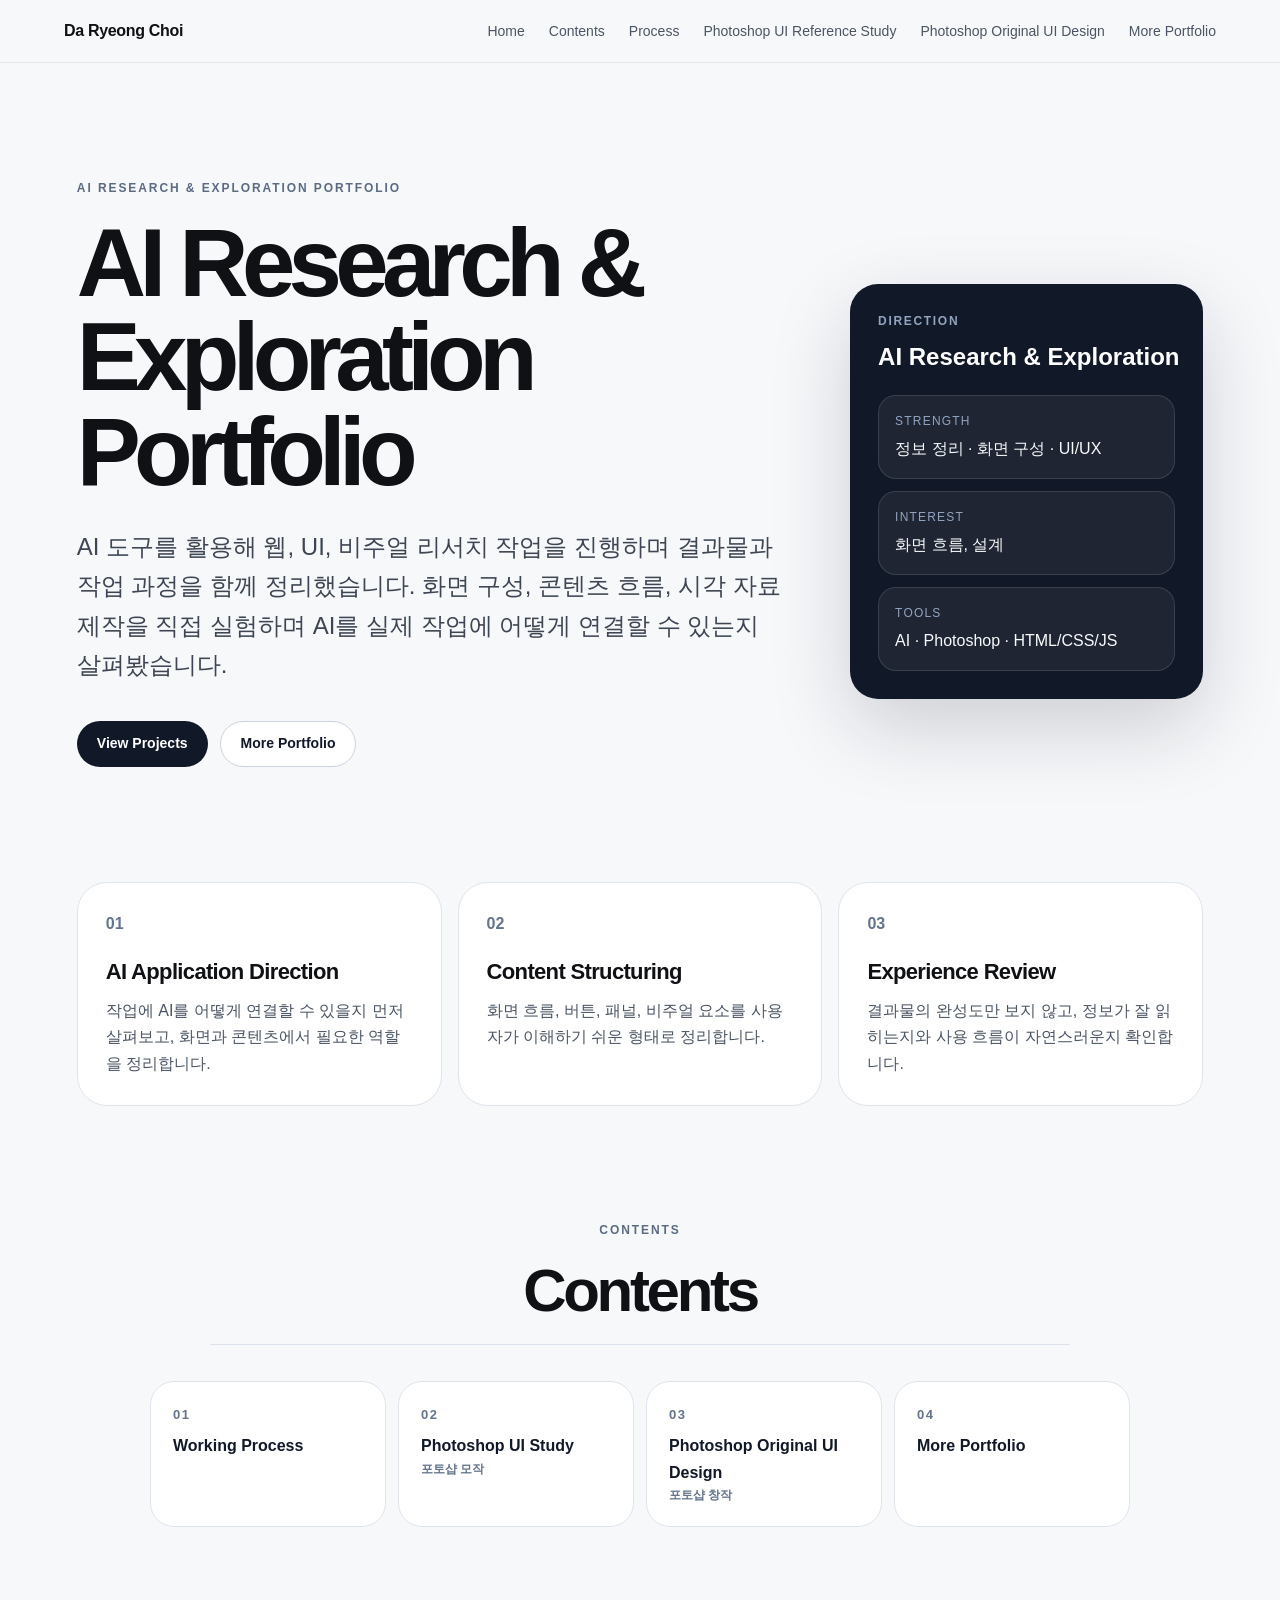
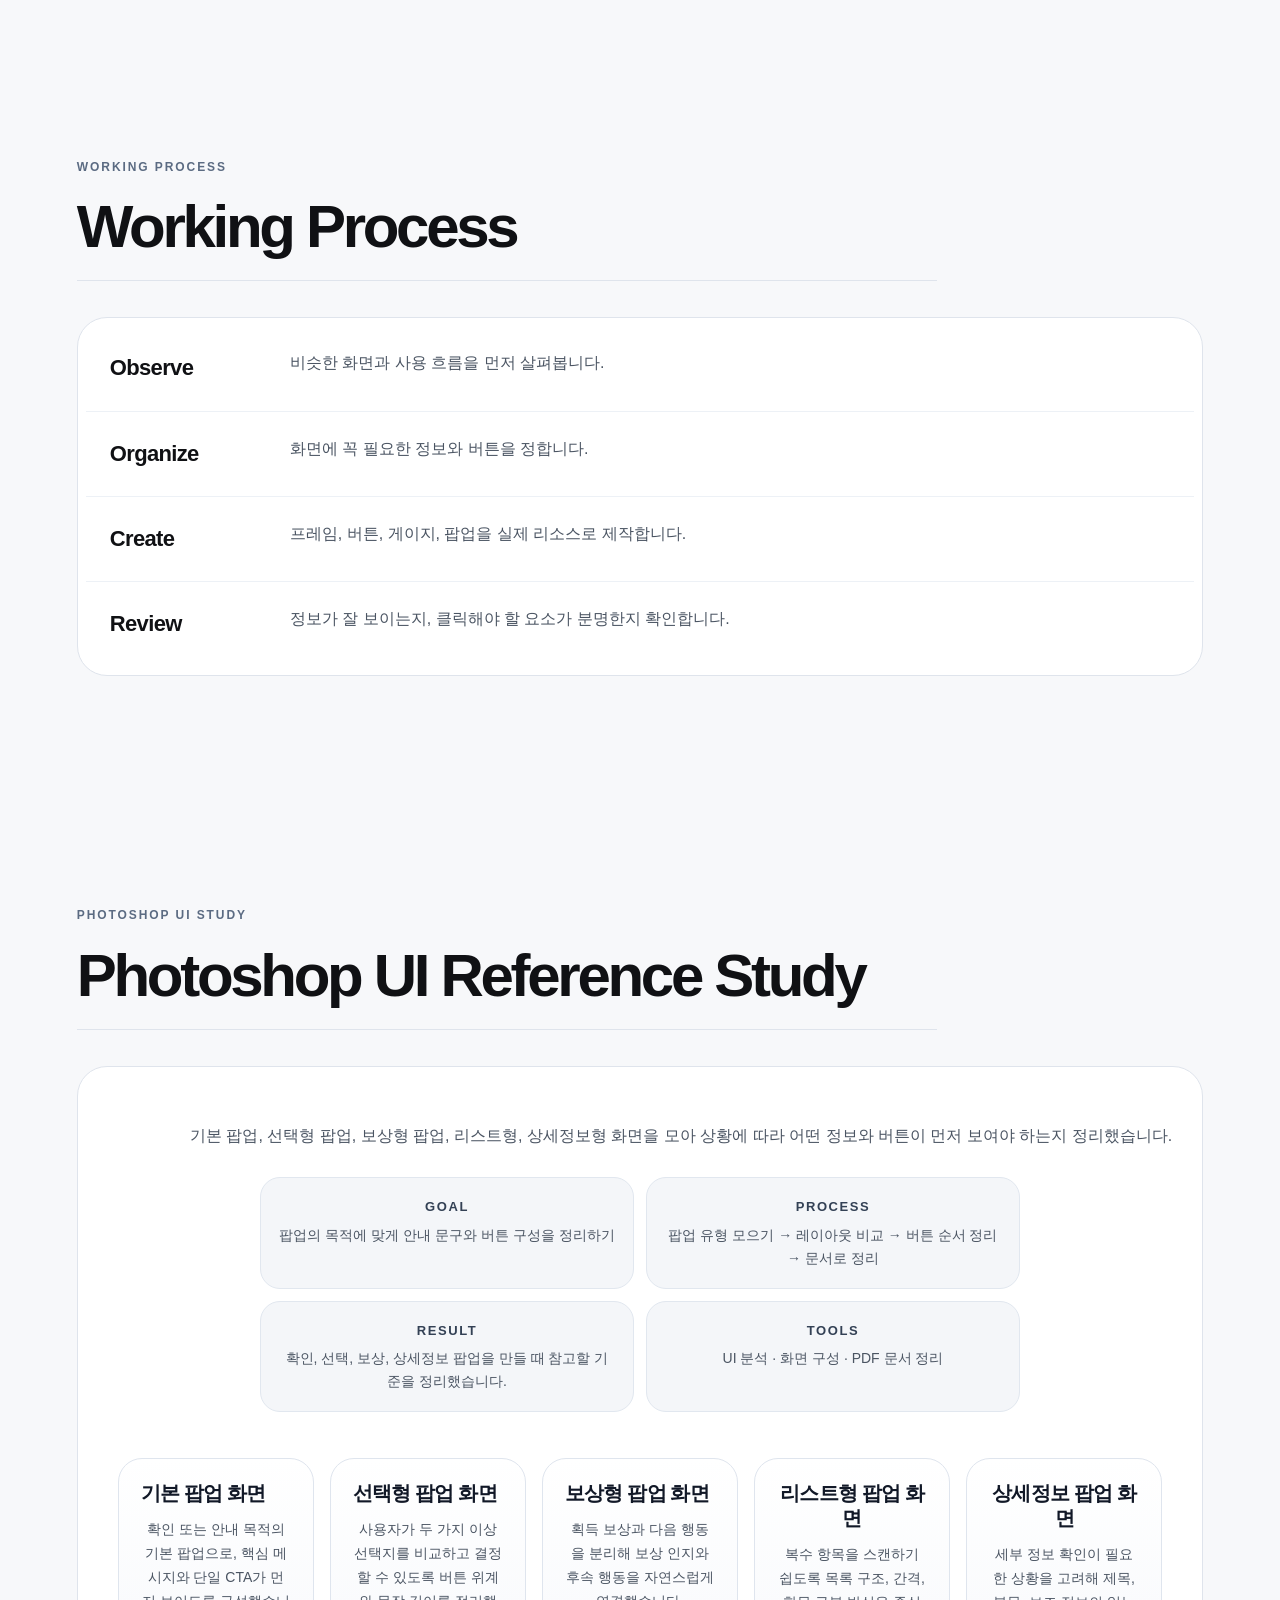
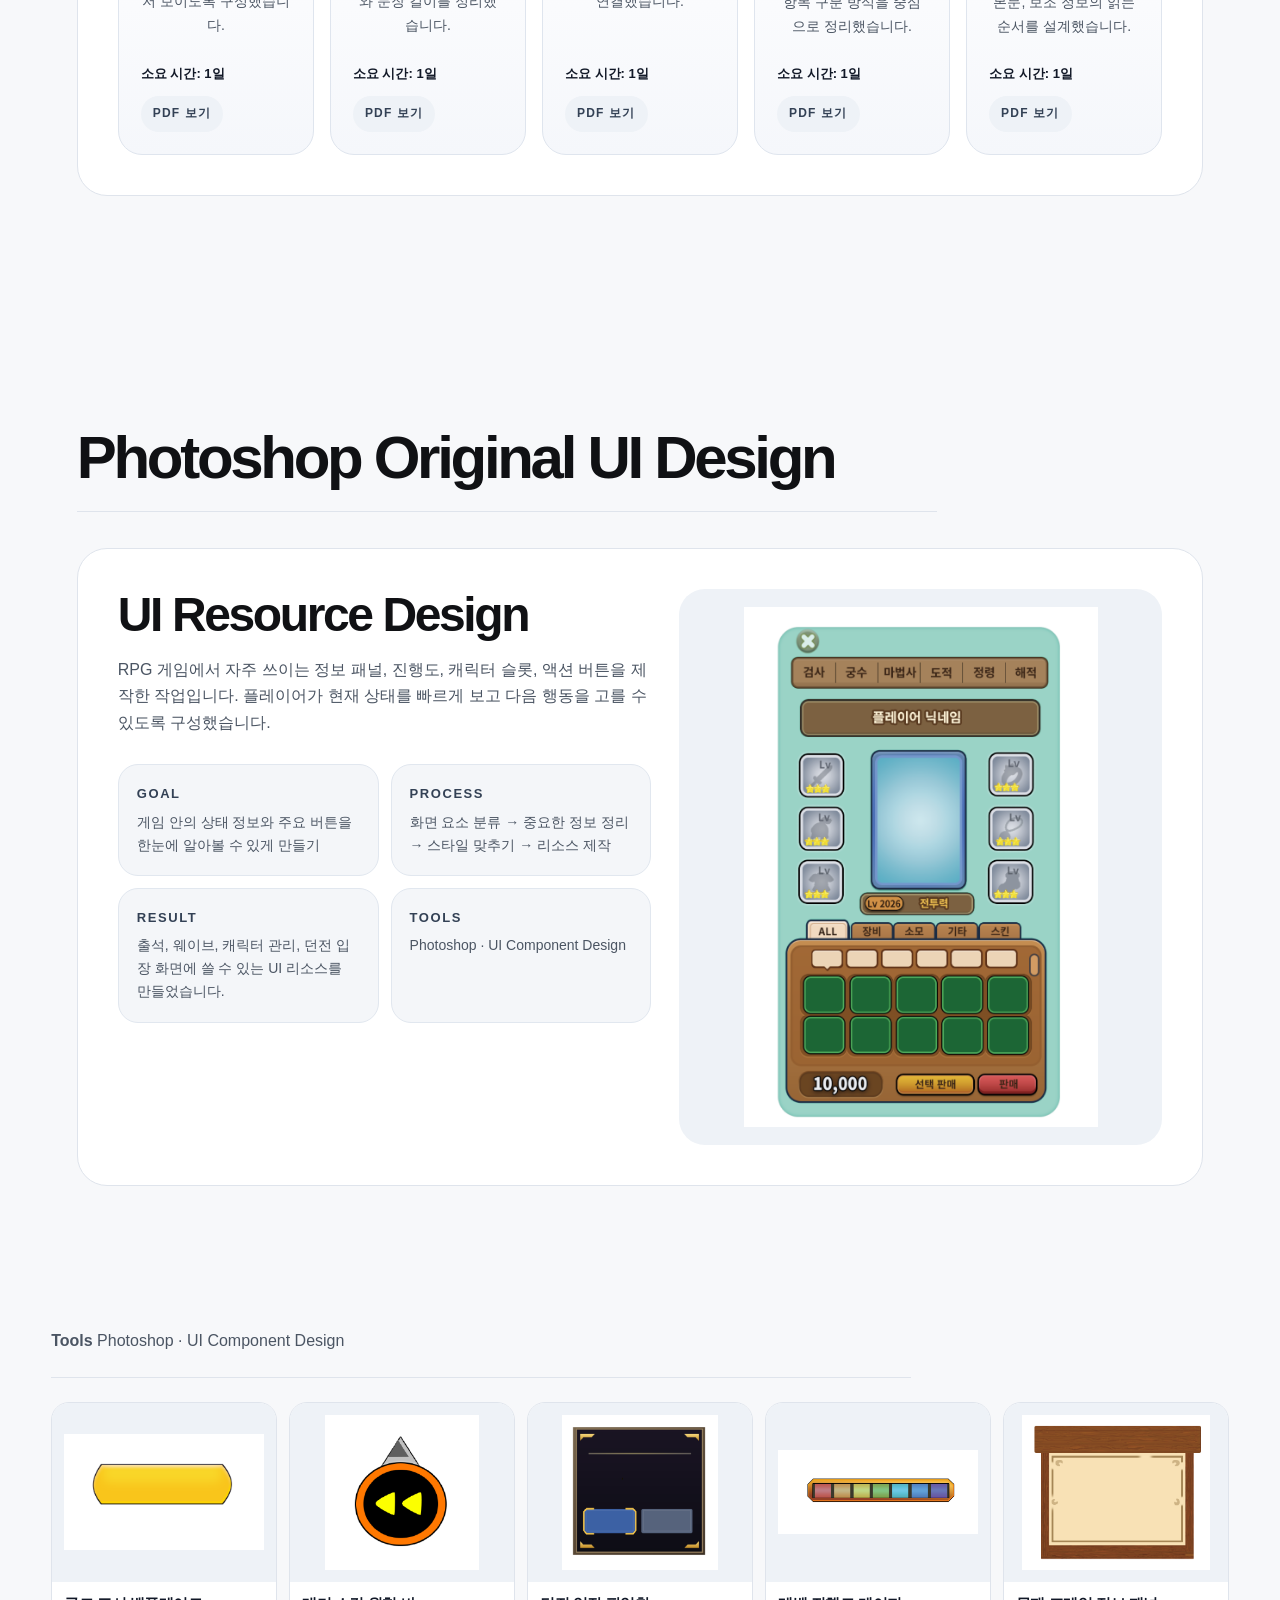
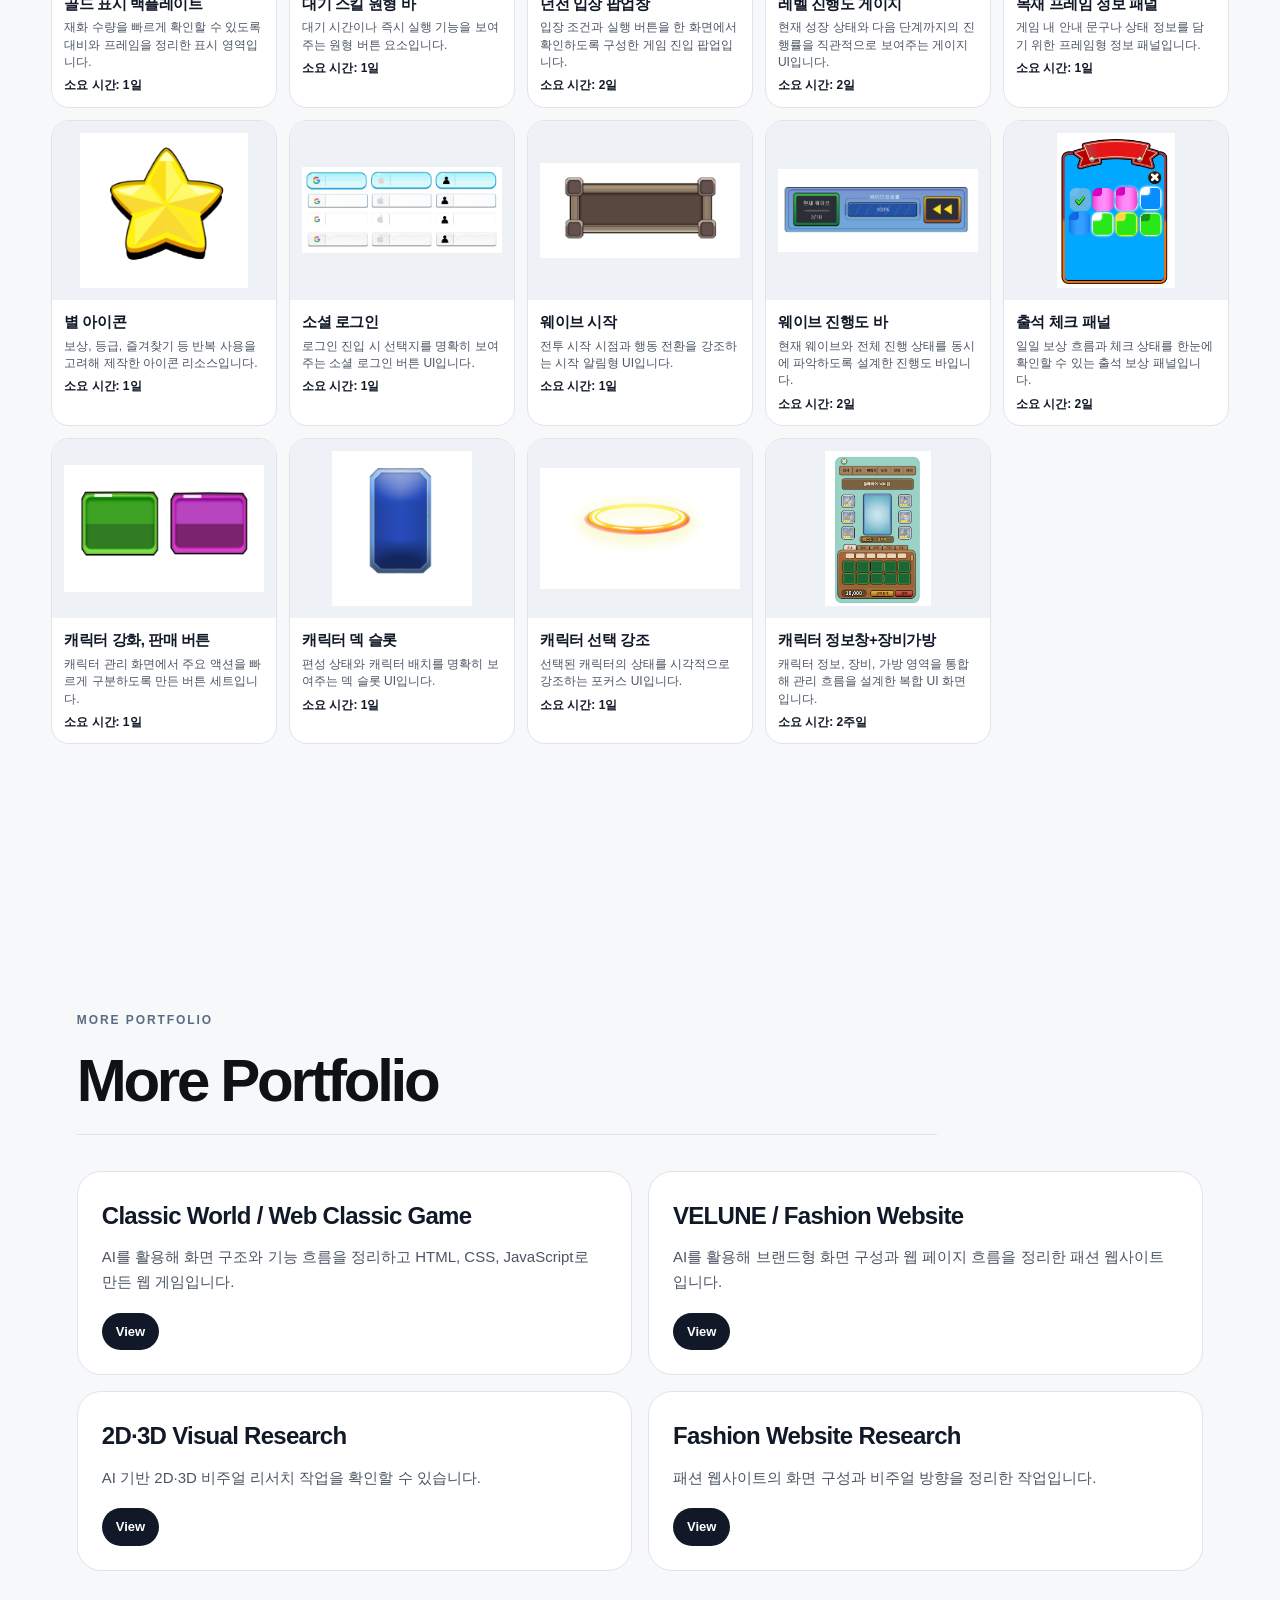
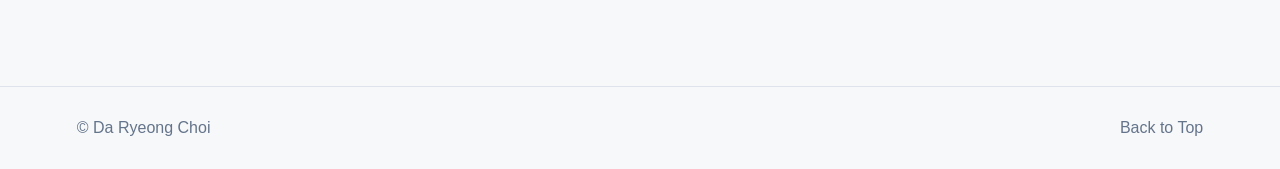
==== commit 2df8ec2b: "Fix portfolio anchors and popup card layout" ====
--- a/index.html
+++ b/index.html
@@ -1,11 +1,11 @@
-<!DOCTYPE html><html lang="ko"><head><meta charset="utf-8"/><meta content="width=device-width, initial-scale=1" name="viewport"/><meta content="AI Research &amp; Exploration Portfolio" name="description"/><title>AI Research &amp; Exploration Portfolio</title><link href="styles.css" rel="stylesheet"/></head><body><header class="site-header"><a class="brand" href="#top">Da Ryeong Choi</a><button aria-expanded="false" aria-label="Open menu" class="nav-toggle" type="button">Menu</button><nav aria-label="Main navigation" class="site-nav"><a href="#top">Home</a><a href="#contents">Contents</a><a href="#process">Process</a><a href="#projects">Photoshop UI Reference Study</a><a href="#component-system">Photoshop Original UI Design</a><a href="#portfolio-more">More Portfolio</a></nav></header><main id="top"><section class="hero section"><div class="eyebrow">AI Research &amp; Exploration Portfolio</div><div class="hero-grid"><div><h1>AI Research &amp; Exploration Portfolio</h1><p class="lead">
+﻿<!DOCTYPE html><html lang="ko"><head><meta charset="utf-8"/><meta content="width=device-width, initial-scale=1" name="viewport"/><meta content="AI Research &amp; Exploration Portfolio" name="description"/><title>AI Research &amp; Exploration Portfolio</title><link href="styles.css?v=20260610-1" rel="stylesheet"/></head><body><header class="site-header"><a class="brand" href="#top">Da Ryeong Choi</a><button aria-expanded="false" aria-label="Open menu" class="nav-toggle" type="button">Menu</button><nav aria-label="Main navigation" class="site-nav"><a href="#top">Home</a><a href="#contents">Contents</a><a href="#process">Process</a><a href="#projects">Photoshop UI Reference Study</a><a href="#original-ui">Photoshop Original UI Design</a><a href="#portfolio-more">More Portfolio</a></nav></header><main id="top"><section class="hero section"><div class="eyebrow">AI Research &amp; Exploration Portfolio</div><div class="hero-grid"><div><h1>AI Research &amp; Exploration Portfolio</h1><p class="lead">
  AI 도구를 활용해 웹, UI, 비주얼 리서치 작업을 진행하며 결과물과 작업 과정을 함께 정리했습니다.
  화면 구성, 콘텐츠 흐름, 시각 자료 제작을 직접 실험하며 AI를 실제 작업에 어떻게 연결할 수 있는지 살펴봤습니다.
- </p><div class="hero-actions"><a class="button primary" href="#projects">View Projects</a><a class="button secondary" href="#portfolio-more">More Portfolio</a></div></div><aside class="profile-card"><p class="card-label">Direction</p><h2 class="nowrap">AI Research &amp; Exploration</h2><dl><div><dt>Strength</dt><dd>정보 정리 · 화면 구성 · UI/UX</dd></div><div><dt>Interest</dt><dd>화면 흐름, 설계</dd></div><div><dt>Tools</dt><dd>AI · Photoshop · HTML/CSS/JS</dd></div></dl></aside></div></section><section aria-label="핵심 역량" class="section highlights"><article><span>01</span><h3>AI Application Direction</h3><p>작업에 AI를 어떻게 연결할 수 있을지 먼저 살펴보고, 화면과 콘텐츠에서 필요한 역할을 정리합니다.</p></article><article><span>02</span><h3>Content Structuring</h3><p>화면 흐름, 버튼, 패널, 비주얼 요소를 사용자가 이해하기 쉬운 형태로 정리합니다.</p></article><article><span>03</span><h3>Experience Review</h3><p>결과물의 완성도만 보지 않고, 정보가 잘 읽히는지와 사용 흐름이 자연스러운지 확인합니다.</p></article></section><section class="section contents" id="contents"><div class="section-heading"><p class="eyebrow">Contents</p><h2>Contents</h2></div><nav aria-label="Portfolio contents" class="contents-list"><a href="#process"><strong>01</strong><span>Working Process</span></a><a href="#projects"><strong>02</strong><span>Photoshop UI Study<br/><em>포토샵 모작</em></span></a><a href="#assets"><strong>03</strong><span>Photoshop Original UI Design<br/><em>포토샵 창작</em></span></a><a href="#portfolio-more"><strong>04</strong><span>More Portfolio</span></a></nav></section><section class="section process" id="process"><div class="section-heading"><p class="eyebrow">Working Process</p><h2>Working Process</h2></div><ol><li><strong>Observe</strong><span>비슷한 화면과 사용 흐름을 먼저 살펴봅니다.</span></li><li><strong>Organize</strong><span>화면에 꼭 필요한 정보와 버튼을 정합니다.</span></li><li><strong>Create</strong><span>프레임, 버튼, 게이지, 팝업을 실제 리소스로 제작합니다.</span></li><li><strong>Review</strong><span>정보가 잘 보이는지, 클릭해야 할 요소가 분명한지 확인합니다.</span></li></ol></section><section class="section" id="projects"><div class="section-heading"><p class="eyebrow">Photoshop UI Study</p><h2>Photoshop UI Reference Study</h2></div><article class="project popup-project"><div class="project-copy popup-copy"><p class="single-line-intro">기본 팝업, 선택형 팝업, 보상형 팝업, 리스트형, 상세정보형 화면을 모아 상황에 따라 어떤 정보와 버튼이 먼저 보여야 하는지 정리했습니다.</p><div class="case-grid"><div><h4>Goal</h4><p>팝업의 목적에 맞게 안내 문구와 버튼 구성을 정리하기</p></div><div><h4>Process</h4><p>팝업 유형 모으기 → 레이아웃 비교 → 버튼 순서 정리 → 문서로 정리</p></div><div><h4>Result</h4><p>확인, 선택, 보상, 상세정보 팝업을 만들 때 참고할 기준을 정리했습니다.</p></div><div><h4>Tools</h4><p>UI 분석 · 화면 구성 · PDF 문서 정리</p></div></div></div><div class="document-list"><a class="document-card" href="assets/original/최다령_포트폴리오_팝업화면_(1)_기본_모작.pdf" rel="noreferrer" target="_blank"><strong>기본 팝업 화면</strong><span>확인 또는 안내 목적의 기본 팝업으로, 핵심 메시지와 단일 CTA가 먼저 보이도록 구성했습니다.</span><b>소요 시간: 1일</b></a><a class="document-card" href="assets/original/최다령_포트폴리오_팝업화면_(2)_선택형팝업_모작.pdf" rel="noreferrer" target="_blank"><strong>선택형 팝업 화면</strong><span>사용자가 두 가지 이상 선택지를 비교하고 결정할 수 있도록 버튼 위계와 문장 길이를 정리했습니다.</span><b>소요 시간: 1일</b></a><a class="document-card" href="assets/original/최다령_포트폴리오_팝업화면_(3)_보상형_모작.pdf" rel="noreferrer" target="_blank"><strong>보상형 팝업 화면</strong><span>획득 보상과 다음 행동을 분리해 보상 인지와 후속 행동을 자연스럽게 연결했습니다.</span><b>소요 시간: 1일</b></a><a class="document-card" href="assets/original/최다령_포트폴리오_팝업화면_(4)_리스트형_모작.pdf" rel="noreferrer" target="_blank"><strong>리스트형 팝업 화면</strong><span>복수 항목을 스캔하기 쉽도록 목록 구조, 간격, 항목 구분 방식을 중심으로 정리했습니다.</span><b>소요 시간: 1일</b></a><a class="document-card" href="assets/original/최다령_포트폴리오_팝업화면_(5)_상세정보_모작.pdf" rel="noreferrer" target="_blank"><strong>상세정보 팝업 화면</strong><span>세부 정보 확인이 필요한 상황을 고려해 제목, 본문, 보조 정보의 읽는 순서를 설계했습니다.</span><b>소요 시간: 1일</b></a></div></article></section><section class="section component-system" id="component-system"><div class="section-heading"><h2>Photoshop Original UI Design</h2></div><article class="project"><div class="project-copy"><h3>UI Resource Design</h3><p>
+ </p><div class="hero-actions"><a class="button primary" href="#projects">View Projects</a><a class="button secondary" href="#portfolio-more">More Portfolio</a></div></div><aside class="profile-card"><p class="card-label">Direction</p><h2 class="nowrap">AI Research &amp; Exploration</h2><dl><div><dt>Strength</dt><dd>정보 정리 · 화면 구성 · UI/UX</dd></div><div><dt>Interest</dt><dd>화면 흐름, 설계</dd></div><div><dt>Tools</dt><dd>AI · Photoshop · HTML/CSS/JS</dd></div></dl></aside></div></section><section aria-label="핵심 역량" class="section highlights"><article><span>01</span><h3>AI Application Direction</h3><p>작업에 AI를 어떻게 연결할 수 있을지 먼저 살펴보고, 화면과 콘텐츠에서 필요한 역할을 정리합니다.</p></article><article><span>02</span><h3>Content Structuring</h3><p>화면 흐름, 버튼, 패널, 비주얼 요소를 사용자가 이해하기 쉬운 형태로 정리합니다.</p></article><article><span>03</span><h3>Experience Review</h3><p>결과물의 완성도만 보지 않고, 정보가 잘 읽히는지와 사용 흐름이 자연스러운지 확인합니다.</p></article></section><section class="section contents" id="contents"><div class="section-heading"><p class="eyebrow">Contents</p><h2>Contents</h2></div><nav aria-label="Portfolio contents" class="contents-list"><a href="#process"><strong>01</strong><span>Working Process</span></a><a href="#projects"><strong>02</strong><span>Photoshop UI Study<br/><em>포토샵 모작</em></span></a><a href="#original-ui"><strong>03</strong><span>Photoshop Original UI Design<br/><em>포토샵 창작</em></span></a><a href="#portfolio-more"><strong>04</strong><span>More Portfolio</span></a></nav></section><section class="section process" id="process"><div class="section-heading"><p class="eyebrow">Working Process</p><h2>Working Process</h2></div><ol><li><strong>Observe</strong><span>비슷한 화면과 사용 흐름을 먼저 살펴봅니다.</span></li><li><strong>Organize</strong><span>화면에 꼭 필요한 정보와 버튼을 정합니다.</span></li><li><strong>Create</strong><span>프레임, 버튼, 게이지, 팝업을 실제 리소스로 제작합니다.</span></li><li><strong>Review</strong><span>정보가 잘 보이는지, 클릭해야 할 요소가 분명한지 확인합니다.</span></li></ol></section><section class="section" id="projects"><div class="section-heading"><p class="eyebrow">Photoshop UI Study</p><h2>Photoshop UI Reference Study</h2></div><article class="project popup-project"><div class="project-copy popup-copy"><p class="single-line-intro">기본 팝업, 선택형 팝업, 보상형 팝업, 리스트형, 상세정보형 화면을 모아 상황에 따라 어떤 정보와 버튼이 먼저 보여야 하는지 정리했습니다.</p><div class="case-grid"><div><h4>Goal</h4><p>팝업의 목적에 맞게 안내 문구와 버튼 구성을 정리하기</p></div><div><h4>Process</h4><p>팝업 유형 모으기 → 레이아웃 비교 → 버튼 순서 정리 → 문서로 정리</p></div><div><h4>Result</h4><p>확인, 선택, 보상, 상세정보 팝업을 만들 때 참고할 기준을 정리했습니다.</p></div><div><h4>Tools</h4><p>UI 분석 · 화면 구성 · PDF 문서 정리</p></div></div></div><div class="document-list popup-card-grid"><a class="document-card popup-card" href="assets/original/최다령_포트폴리오_팝업화면_(1)_기본_모작.pdf" rel="noreferrer" target="_blank"><strong>기본 팝업 화면</strong><span>확인 또는 안내 목적의 기본 팝업으로, 핵심 메시지와 단일 CTA가 먼저 보이도록 구성했습니다.</span><b>소요 시간: 1일</b></a><a class="document-card popup-card" href="assets/original/최다령_포트폴리오_팝업화면_(2)_선택형팝업_모작.pdf" rel="noreferrer" target="_blank"><strong>선택형 팝업 화면</strong><span>사용자가 두 가지 이상 선택지를 비교하고 결정할 수 있도록 버튼 위계와 문장 길이를 정리했습니다.</span><b>소요 시간: 1일</b></a><a class="document-card popup-card" href="assets/original/최다령_포트폴리오_팝업화면_(3)_보상형_모작.pdf" rel="noreferrer" target="_blank"><strong>보상형 팝업 화면</strong><span>획득 보상과 다음 행동을 분리해 보상 인지와 후속 행동을 자연스럽게 연결했습니다.</span><b>소요 시간: 1일</b></a><a class="document-card popup-card" href="assets/original/최다령_포트폴리오_팝업화면_(4)_리스트형_모작.pdf" rel="noreferrer" target="_blank"><strong>리스트형 팝업 화면</strong><span>복수 항목을 스캔하기 쉽도록 목록 구조, 간격, 항목 구분 방식을 중심으로 정리했습니다.</span><b>소요 시간: 1일</b></a><a class="document-card popup-card" href="assets/original/최다령_포트폴리오_팝업화면_(5)_상세정보_모작.pdf" rel="noreferrer" target="_blank"><strong>상세정보 팝업 화면</strong><span>세부 정보 확인이 필요한 상황을 고려해 제목, 본문, 보조 정보의 읽는 순서를 설계했습니다.</span><b>소요 시간: 1일</b></a></div></article></section><section class="section component-system" id="original-ui"><div class="section-heading"><h2>Photoshop Original UI Design</h2></div><article class="project"><div class="project-copy"><h3>UI Resource Design</h3><p>
  RPG 게임에서 자주 쓰이는 정보 패널, 진행도, 캐릭터 슬롯, 액션 버튼을 제작한 작업입니다.
  플레이어가 현재 상태를 빠르게 보고 다음 행동을 고를 수 있도록 구성했습니다.
  </p><div class="case-grid"><div><h4>Goal</h4><p>게임 안의 상태 정보와 주요 버튼을 한눈에 알아볼 수 있게 만들기</p></div><div><h4>Process</h4><p>화면 요소 분류 → 중요한 정보 정리 → 스타일 맞추기 → 리소스 제작</p></div><div><h4>Result</h4><p>출석, 웨이브, 캐릭터 관리, 던전 입장 화면에 쓸 수 있는 UI 리소스를 만들었습니다.</p></div><div><h4>Tools</h4><p>Photoshop · UI Component Design</p></div></div></div><div class="project-visual"><img alt="RPG 캐릭터 정보창 UI" src="assets/original/최다령_포트폴리오_RPG게임_컴포넌트_자체체작/캐릭터 정보창+장비, 가방.png"/></div></article></section><section class="section" id="assets"><div class="section-heading asset-subheading"><p class="section-note"><strong>Tools</strong> Photoshop · UI Component Design</p></div><div class="asset-grid"><figure class="asset-card"><img class="zoomable-image" alt="골드 표시 백플레이트" loading="lazy" src="assets/original/최다령_포트폴리오_RPG게임_컴포넌트_자체체작/골드 표시 백플레이트.png"/><figcaption><strong>골드 표시 백플레이트</strong><span>재화 수량을 빠르게 확인할 수 있도록 대비와 프레임을 정리한 표시 영역입니다.</span><b>소요 시간: 1일</b></figcaption></figure><figure class="asset-card"><img class="zoomable-image" alt="대기 스킬 원형 바" loading="lazy" src="assets/original/최다령_포트폴리오_RPG게임_컴포넌트_자체체작/대기 스킵 원형 바.png"/><figcaption><strong>대기 스킬 원형 바</strong><span>대기 시간이나 즉시 실행 기능을 보여주는 원형 버튼 요소입니다.</span><b>소요 시간: 1일</b></figcaption></figure><figure class="asset-card"><img class="zoomable-image" alt="던전 입장 팝업창" loading="lazy" src="assets/original/최다령_포트폴리오_RPG게임_컴포넌트_자체체작/던전 입장 팝업창.png"/><figcaption><strong>던전 입장 팝업창</strong><span>입장 조건과 실행 버튼을 한 화면에서 확인하도록 구성한 게임 진입 팝업입니다.</span><b>소요 시간: 2일</b></figcaption></figure><figure class="asset-card"><img class="zoomable-image" alt="레벨 진행도 게이지" loading="lazy" src="assets/original/최다령_포트폴리오_RPG게임_컴포넌트_자체체작/레벨 진행도 게이지.png"/><figcaption><strong>레벨 진행도 게이지</strong><span>현재 성장 상태와 다음 단계까지의 진행률을 직관적으로 보여주는 게이지 UI입니다.</span><b>소요 시간: 2일</b></figcaption></figure><figure class="asset-card"><img class="zoomable-image" alt="목재 프레임 정보 패널" loading="lazy" src="assets/original/최다령_포트폴리오_RPG게임_컴포넌트_자체체작/목재 프레임 정보 패널.png"/><figcaption><strong>목재 프레임 정보 패널</strong><span>게임 내 안내 문구나 상태 정보를 담기 위한 프레임형 정보 패널입니다.</span><b>소요 시간: 1일</b></figcaption></figure><figure class="asset-card"><img class="zoomable-image" alt="별 아이콘" loading="lazy" src="assets/original/최다령_포트폴리오_RPG게임_컴포넌트_자체체작/별 아이콘.png"/><figcaption><strong>별 아이콘</strong><span>보상, 등급, 즐겨찾기 등 반복 사용을 고려해 제작한 아이콘 리소스입니다.</span><b>소요 시간: 1일</b></figcaption></figure><figure class="asset-card"><img class="zoomable-image" alt="소셜 로그인" loading="lazy" src="assets/original/최다령_포트폴리오_RPG게임_컴포넌트_자체체작/소셜 로그인.png"/><figcaption><strong>소셜 로그인</strong><span>로그인 진입 시 선택지를 명확히 보여주는 소셜 로그인 버튼 UI입니다.</span><b>소요 시간: 1일</b></figcaption></figure><figure class="asset-card"><img class="zoomable-image" alt="웨이브 시작" loading="lazy" src="assets/original/최다령_포트폴리오_RPG게임_컴포넌트_자체체작/웨이브 시작.png"/><figcaption><strong>웨이브 시작</strong><span>전투 시작 시점과 행동 전환을 강조하는 시작 알림형 UI입니다.</span><b>소요 시간: 1일</b></figcaption></figure><figure class="asset-card"><img class="zoomable-image" alt="웨이브 진행도 바" loading="lazy" src="assets/original/최다령_포트폴리오_RPG게임_컴포넌트_자체체작/웨이브 진행도 바.png"/><figcaption><strong>웨이브 진행도 바</strong><span>현재 웨이브와 전체 진행 상태를 동시에 파악하도록 설계한 진행도 바입니다.</span><b>소요 시간: 2일</b></figcaption></figure><figure class="asset-card"><img class="zoomable-image" alt="출석 체크 패널" loading="lazy" src="assets/original/최다령_포트폴리오_RPG게임_컴포넌트_자체체작/출석 체크 패널.png"/><figcaption><strong>출석 체크 패널</strong><span>일일 보상 흐름과 체크 상태를 한눈에 확인할 수 있는 출석 보상 패널입니다.</span><b>소요 시간: 2일</b></figcaption></figure><figure class="asset-card"><img class="zoomable-image" alt="캐릭터 강화, 판매 버튼" loading="lazy" src="assets/original/최다령_포트폴리오_RPG게임_컴포넌트_자체체작/캐릭터 강화, 판매 버튼.png"/><figcaption><strong>캐릭터 강화, 판매 버튼</strong><span>캐릭터 관리 화면에서 주요 액션을 빠르게 구분하도록 만든 버튼 세트입니다.</span><b>소요 시간: 1일</b></figcaption></figure><figure class="asset-card"><img class="zoomable-image" alt="캐릭터 덱 슬롯" loading="lazy" src="assets/original/최다령_포트폴리오_RPG게임_컴포넌트_자체체작/캐릭터 덱 슬롯.png"/><figcaption><strong>캐릭터 덱 슬롯</strong><span>편성 상태와 캐릭터 배치를 명확히 보여주는 덱 슬롯 UI입니다.</span><b>소요 시간: 1일</b></figcaption></figure><figure class="asset-card"><img class="zoomable-image" alt="캐릭터 선택 강조" loading="lazy" src="assets/original/최다령_포트폴리오_RPG게임_컴포넌트_자체체작/캐릭터 선택 강조.png"/><figcaption><strong>캐릭터 선택 강조</strong><span>선택된 캐릭터의 상태를 시각적으로 강조하는 포커스 UI입니다.</span><b>소요 시간: 1일</b></figcaption></figure><figure class="asset-card"><img class="zoomable-image" alt="캐릭터 정보창+장비가방" loading="lazy" src="assets/original/최다령_포트폴리오_RPG게임_컴포넌트_자체체작/캐릭터 정보창+장비, 가방.png"/><figcaption><strong>캐릭터 정보창+장비가방</strong><span>캐릭터 정보, 장비, 가방 영역을 통합해 관리 흐름을 설계한 복합 UI 화면입니다.</span><b>소요 시간: 2주일</b></figcaption></figure></div></section><section class="section portfolio-more" id="portfolio-more"><div class="section-heading"><p class="eyebrow">More Portfolio</p><h2>More Portfolio</h2></div><div class="portfolio-card-grid"><a class="portfolio-card" href="https://daryeong.github.io/Classic-World/" rel="noreferrer" target="_blank"><strong>Classic World / Web Classic Game</strong><span>AI를 활용해 화면 구조와 기능 흐름을 정리하고 HTML, CSS, JavaScript로 만든 웹 게임입니다.</span><b>View</b></a><a class="portfolio-card" href="https://daryeong.github.io/fashion-web-site/" rel="noreferrer" target="_blank"><strong>VELUNE / Fashion Website</strong><span>AI를 활용해 브랜드형 화면 구성과 웹 페이지 흐름을 정리한 패션 웹사이트입니다.</span><b>View</b></a><a class="portfolio-card" href="https://daryeong.github.io/ai-2d-3d-visual-research/" rel="noreferrer" target="_blank"><strong>2D·3D Visual Research</strong><span>AI 기반 2D·3D 비주얼 리서치 작업을 확인할 수 있습니다.</span><b>View</b></a><a class="portfolio-card" href="https://daryeong.github.io/fashion-visual-research/" rel="noreferrer" target="_blank"><strong>Fashion Website Research</strong><span>패션 웹사이트의 화면 구성과 비주얼 방향을 정리한 작업입니다.</span><b>View</b></a></div></section></main><footer class="site-footer"><span>© Da Ryeong Choi</span><a href="#top">Back to Top</a></footer><div class="image-modal" aria-hidden="true" role="dialog" aria-label="Expanded image viewer">
   <button class="image-modal-close" type="button" aria-label="Close image">×</button>
   <img alt="" class="image-modal-img"/>
 </div>
-<script src="script.js" defer></script></body></html>+<script src="script.js?v=20260610-1" defer></script></body></html>
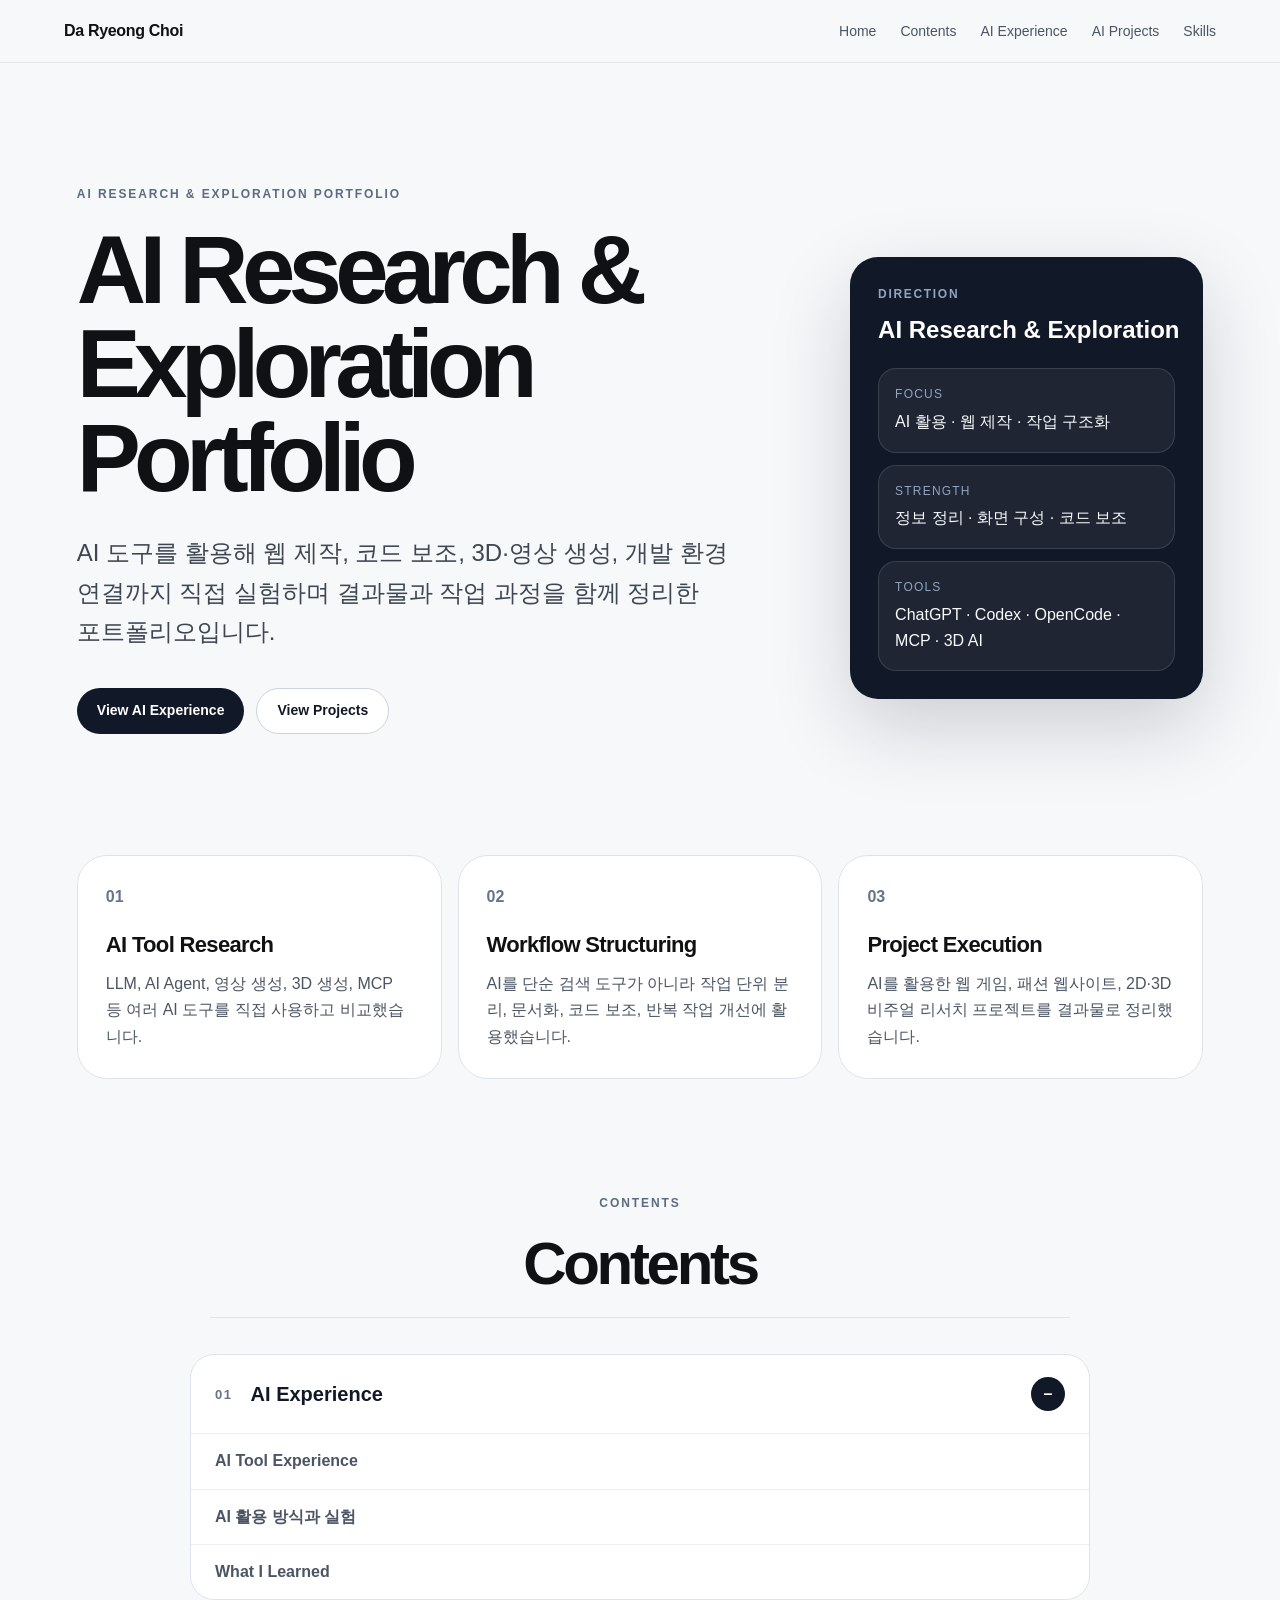
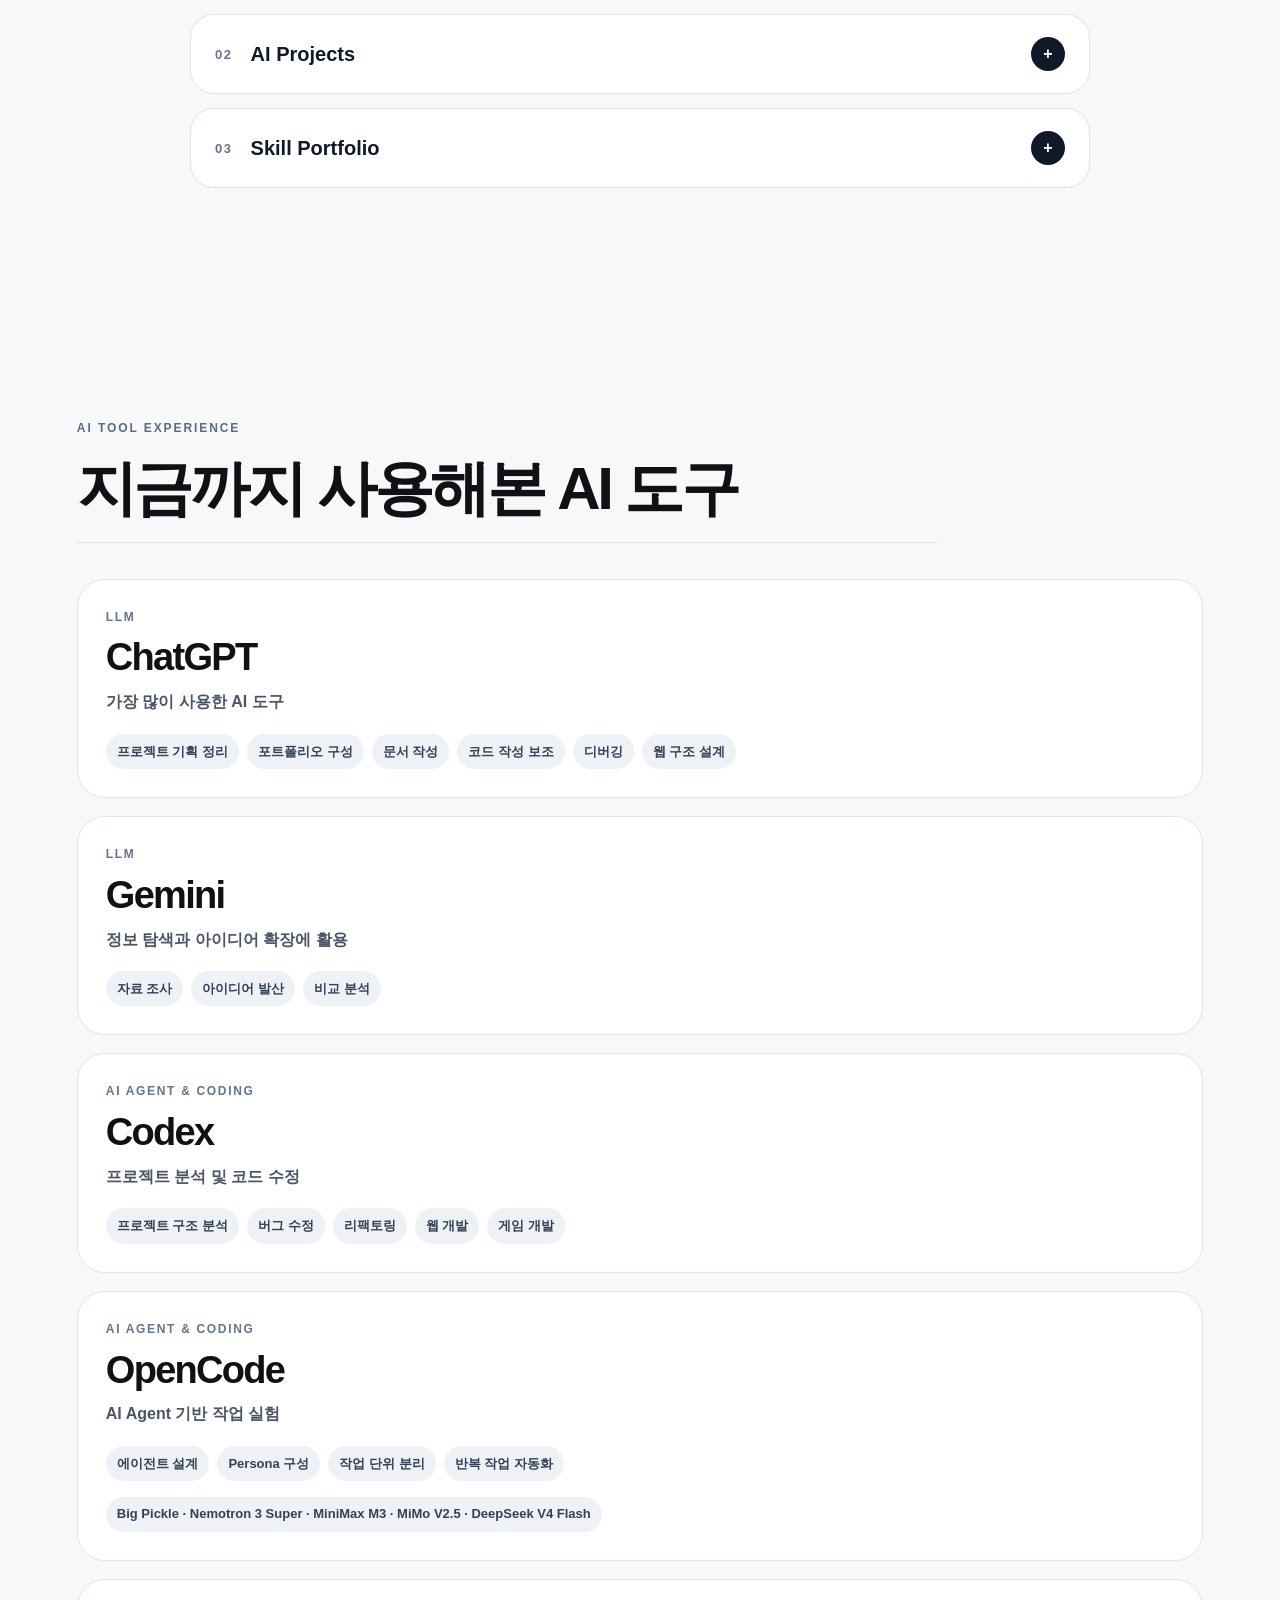
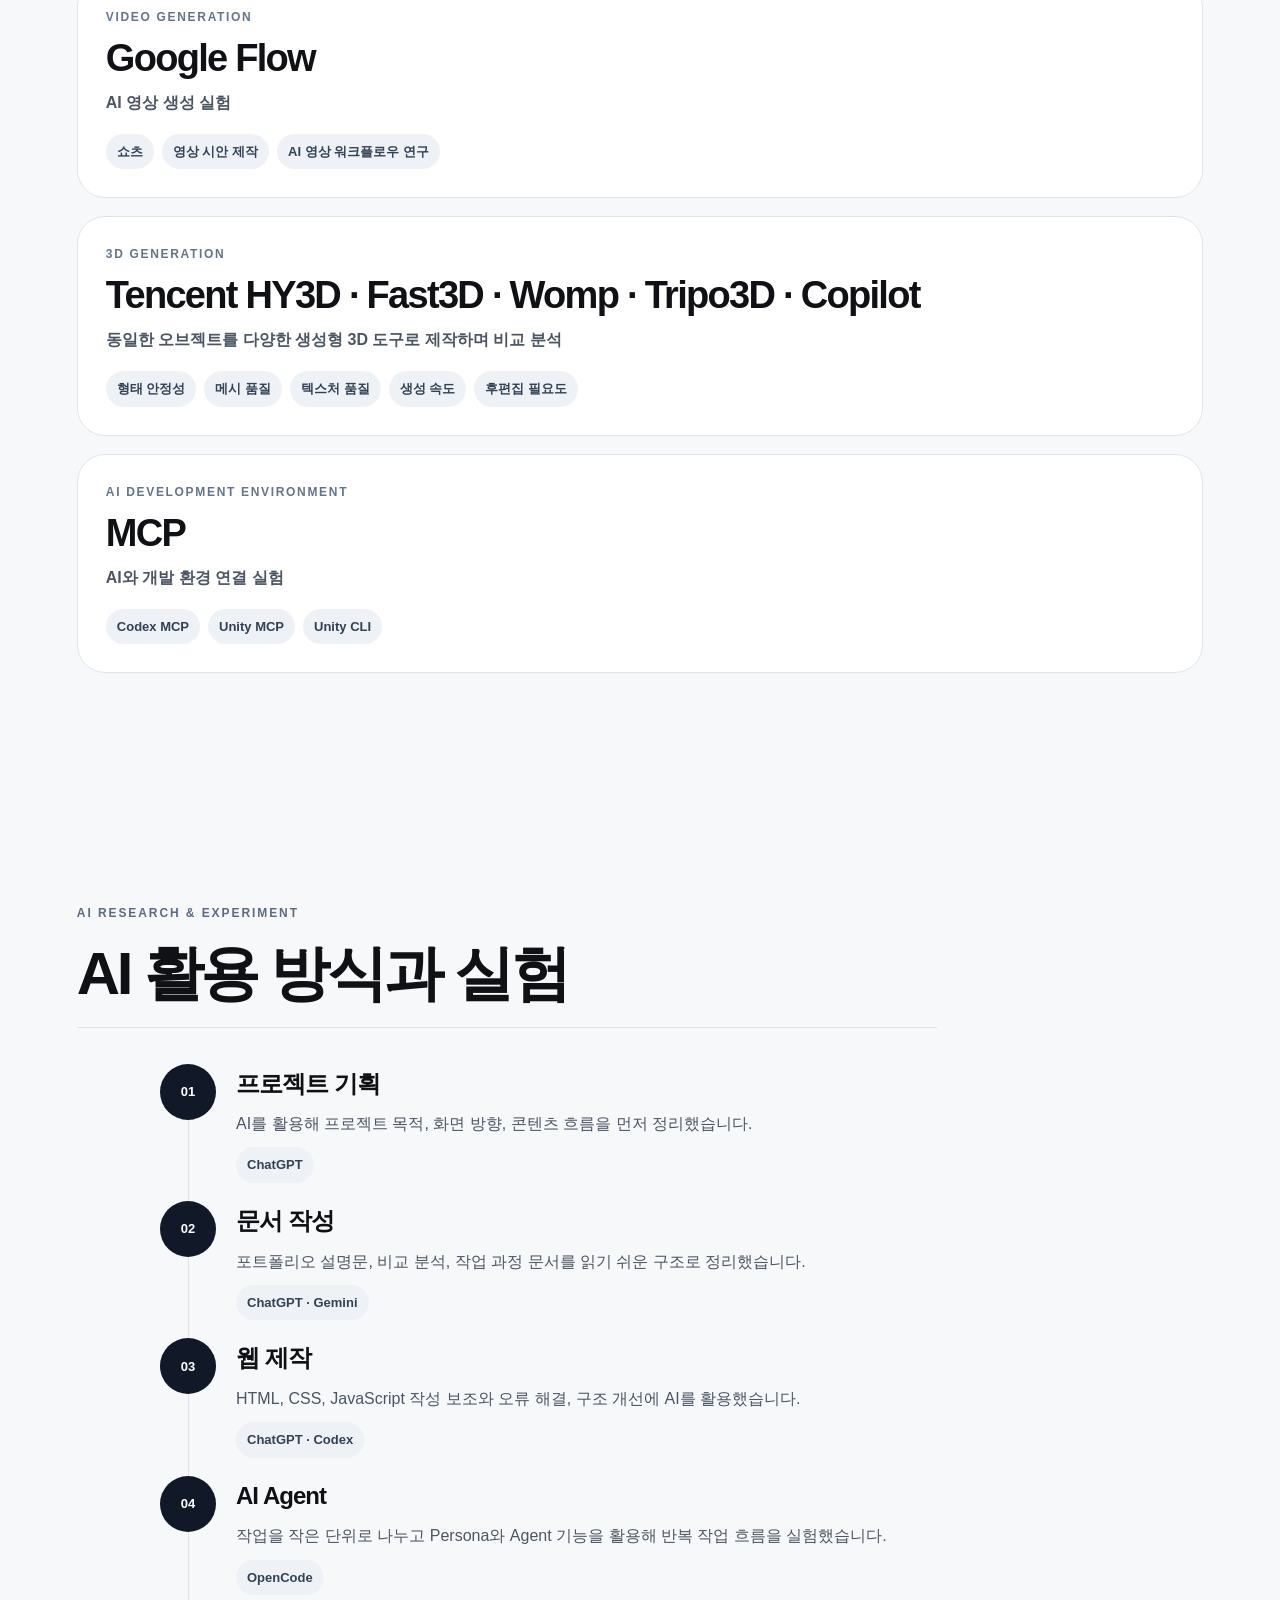
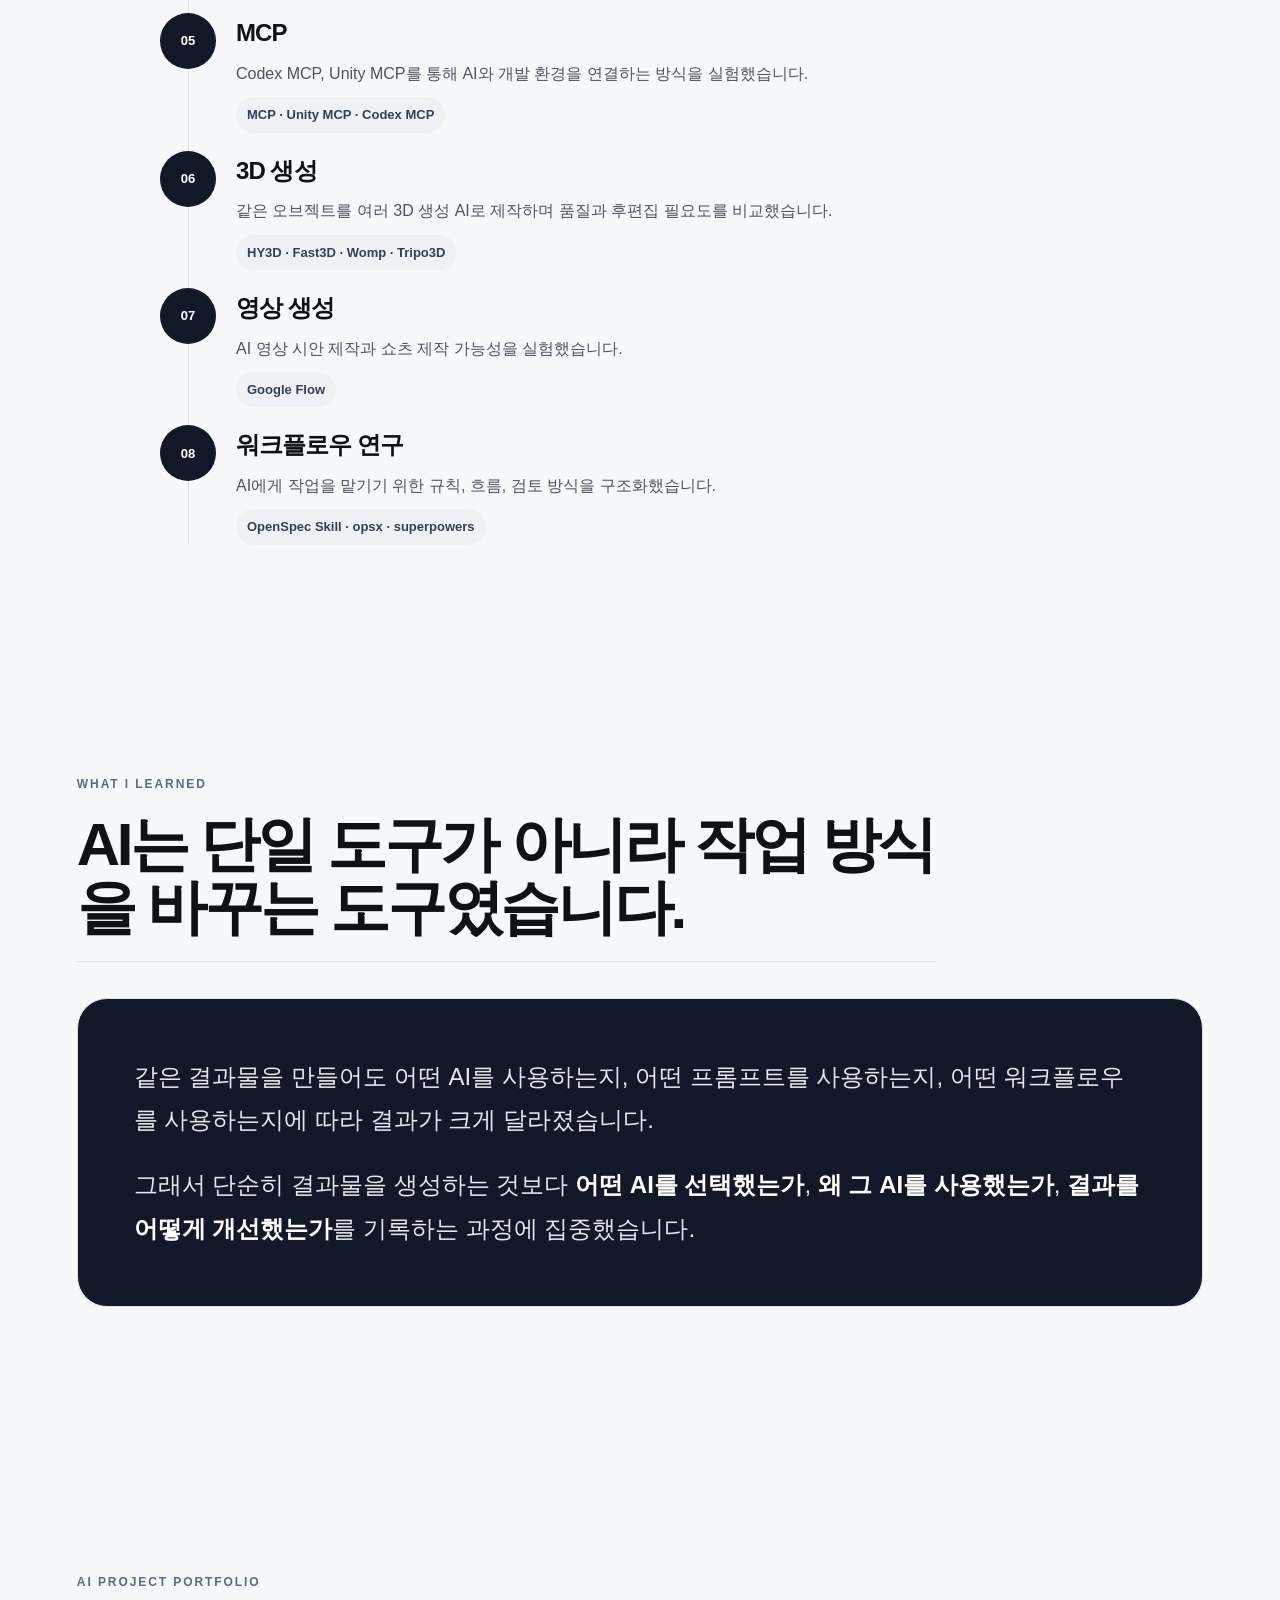
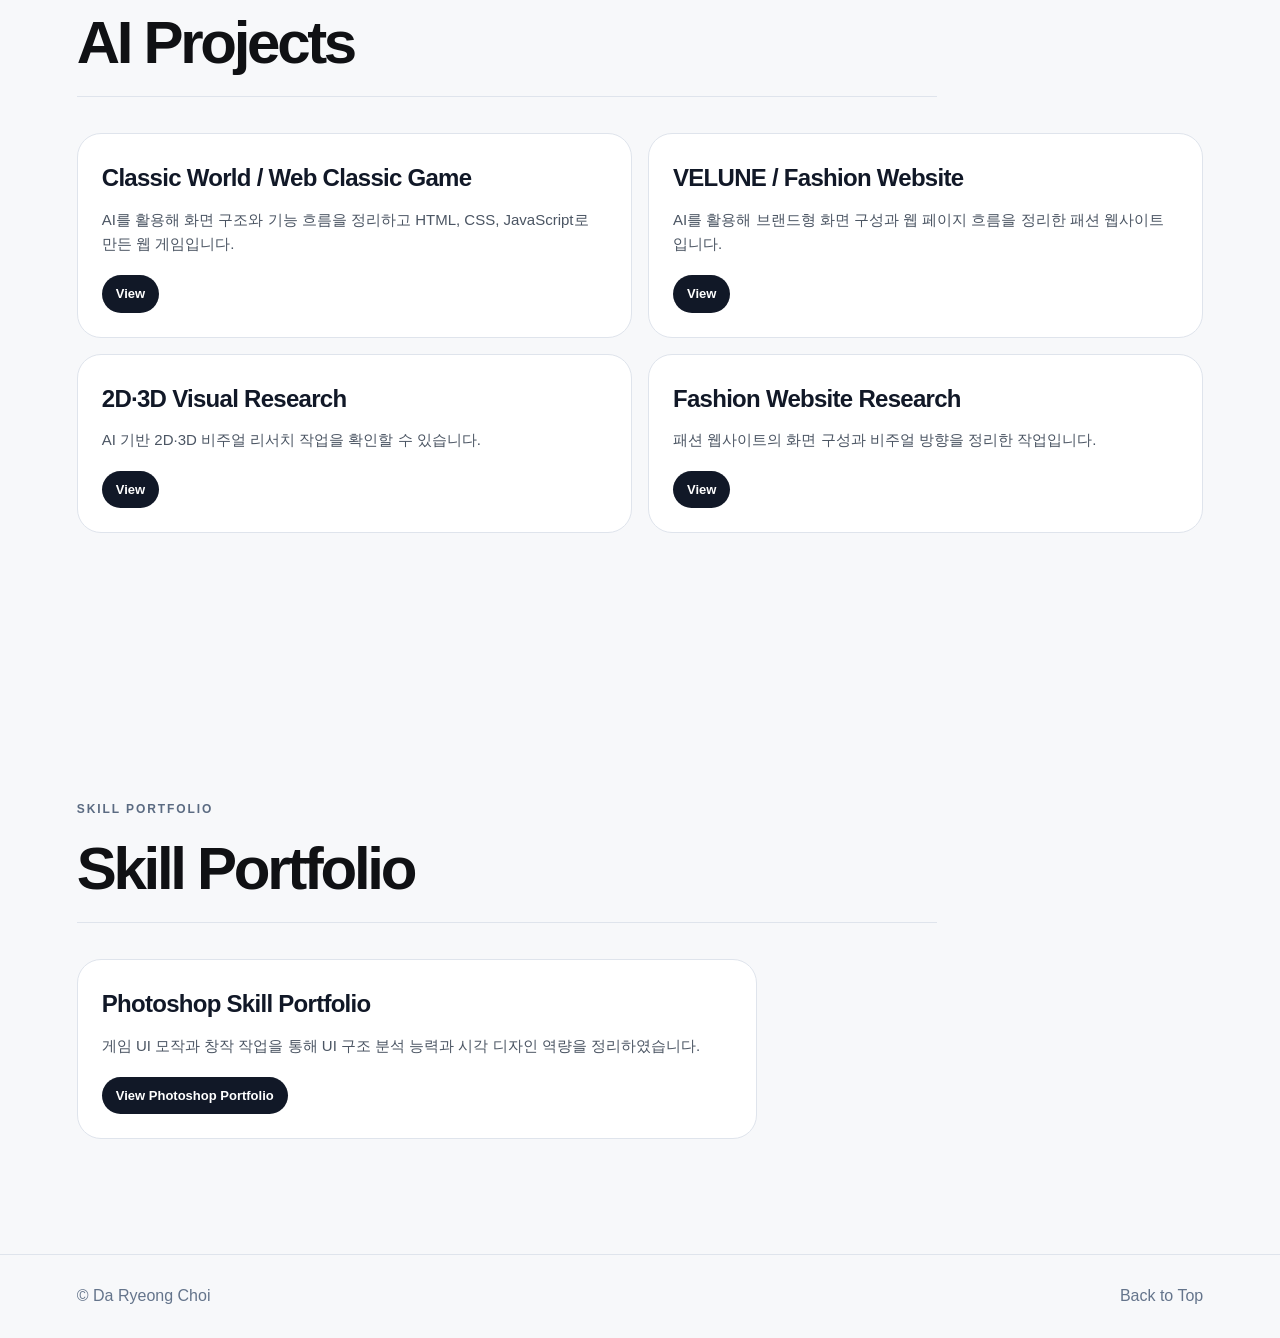
==== commit 91547af1: "포트폴리오 최종본 반영 ## 📖 개요 AI 리서치 포트폴리오 최종 파일을 GitHub Pages 사이트에 반영합니다.  ## 🔧 변경 사항 - 메인 포트폴리오 콘텐츠 갱신 - Ph" ====
--- a/index.html
+++ b/index.html
@@ -1,11 +1,287 @@
-﻿<!DOCTYPE html><html lang="ko"><head><meta charset="utf-8"/><meta content="width=device-width, initial-scale=1" name="viewport"/><meta content="AI Research &amp; Exploration Portfolio" name="description"/><title>AI Research &amp; Exploration Portfolio</title><link href="styles.css?v=20260610-1" rel="stylesheet"/></head><body><header class="site-header"><a class="brand" href="#top">Da Ryeong Choi</a><button aria-expanded="false" aria-label="Open menu" class="nav-toggle" type="button">Menu</button><nav aria-label="Main navigation" class="site-nav"><a href="#top">Home</a><a href="#contents">Contents</a><a href="#process">Process</a><a href="#projects">Photoshop UI Reference Study</a><a href="#original-ui">Photoshop Original UI Design</a><a href="#portfolio-more">More Portfolio</a></nav></header><main id="top"><section class="hero section"><div class="eyebrow">AI Research &amp; Exploration Portfolio</div><div class="hero-grid"><div><h1>AI Research &amp; Exploration Portfolio</h1><p class="lead">
- AI 도구를 활용해 웹, UI, 비주얼 리서치 작업을 진행하며 결과물과 작업 과정을 함께 정리했습니다.
- 화면 구성, 콘텐츠 흐름, 시각 자료 제작을 직접 실험하며 AI를 실제 작업에 어떻게 연결할 수 있는지 살펴봤습니다.
- </p><div class="hero-actions"><a class="button primary" href="#projects">View Projects</a><a class="button secondary" href="#portfolio-more">More Portfolio</a></div></div><aside class="profile-card"><p class="card-label">Direction</p><h2 class="nowrap">AI Research &amp; Exploration</h2><dl><div><dt>Strength</dt><dd>정보 정리 · 화면 구성 · UI/UX</dd></div><div><dt>Interest</dt><dd>화면 흐름, 설계</dd></div><div><dt>Tools</dt><dd>AI · Photoshop · HTML/CSS/JS</dd></div></dl></aside></div></section><section aria-label="핵심 역량" class="section highlights"><article><span>01</span><h3>AI Application Direction</h3><p>작업에 AI를 어떻게 연결할 수 있을지 먼저 살펴보고, 화면과 콘텐츠에서 필요한 역할을 정리합니다.</p></article><article><span>02</span><h3>Content Structuring</h3><p>화면 흐름, 버튼, 패널, 비주얼 요소를 사용자가 이해하기 쉬운 형태로 정리합니다.</p></article><article><span>03</span><h3>Experience Review</h3><p>결과물의 완성도만 보지 않고, 정보가 잘 읽히는지와 사용 흐름이 자연스러운지 확인합니다.</p></article></section><section class="section contents" id="contents"><div class="section-heading"><p class="eyebrow">Contents</p><h2>Contents</h2></div><nav aria-label="Portfolio contents" class="contents-list"><a href="#process"><strong>01</strong><span>Working Process</span></a><a href="#projects"><strong>02</strong><span>Photoshop UI Study<br/><em>포토샵 모작</em></span></a><a href="#original-ui"><strong>03</strong><span>Photoshop Original UI Design<br/><em>포토샵 창작</em></span></a><a href="#portfolio-more"><strong>04</strong><span>More Portfolio</span></a></nav></section><section class="section process" id="process"><div class="section-heading"><p class="eyebrow">Working Process</p><h2>Working Process</h2></div><ol><li><strong>Observe</strong><span>비슷한 화면과 사용 흐름을 먼저 살펴봅니다.</span></li><li><strong>Organize</strong><span>화면에 꼭 필요한 정보와 버튼을 정합니다.</span></li><li><strong>Create</strong><span>프레임, 버튼, 게이지, 팝업을 실제 리소스로 제작합니다.</span></li><li><strong>Review</strong><span>정보가 잘 보이는지, 클릭해야 할 요소가 분명한지 확인합니다.</span></li></ol></section><section class="section" id="projects"><div class="section-heading"><p class="eyebrow">Photoshop UI Study</p><h2>Photoshop UI Reference Study</h2></div><article class="project popup-project"><div class="project-copy popup-copy"><p class="single-line-intro">기본 팝업, 선택형 팝업, 보상형 팝업, 리스트형, 상세정보형 화면을 모아 상황에 따라 어떤 정보와 버튼이 먼저 보여야 하는지 정리했습니다.</p><div class="case-grid"><div><h4>Goal</h4><p>팝업의 목적에 맞게 안내 문구와 버튼 구성을 정리하기</p></div><div><h4>Process</h4><p>팝업 유형 모으기 → 레이아웃 비교 → 버튼 순서 정리 → 문서로 정리</p></div><div><h4>Result</h4><p>확인, 선택, 보상, 상세정보 팝업을 만들 때 참고할 기준을 정리했습니다.</p></div><div><h4>Tools</h4><p>UI 분석 · 화면 구성 · PDF 문서 정리</p></div></div></div><div class="document-list popup-card-grid"><a class="document-card popup-card" href="assets/original/최다령_포트폴리오_팝업화면_(1)_기본_모작.pdf" rel="noreferrer" target="_blank"><strong>기본 팝업 화면</strong><span>확인 또는 안내 목적의 기본 팝업으로, 핵심 메시지와 단일 CTA가 먼저 보이도록 구성했습니다.</span><b>소요 시간: 1일</b></a><a class="document-card popup-card" href="assets/original/최다령_포트폴리오_팝업화면_(2)_선택형팝업_모작.pdf" rel="noreferrer" target="_blank"><strong>선택형 팝업 화면</strong><span>사용자가 두 가지 이상 선택지를 비교하고 결정할 수 있도록 버튼 위계와 문장 길이를 정리했습니다.</span><b>소요 시간: 1일</b></a><a class="document-card popup-card" href="assets/original/최다령_포트폴리오_팝업화면_(3)_보상형_모작.pdf" rel="noreferrer" target="_blank"><strong>보상형 팝업 화면</strong><span>획득 보상과 다음 행동을 분리해 보상 인지와 후속 행동을 자연스럽게 연결했습니다.</span><b>소요 시간: 1일</b></a><a class="document-card popup-card" href="assets/original/최다령_포트폴리오_팝업화면_(4)_리스트형_모작.pdf" rel="noreferrer" target="_blank"><strong>리스트형 팝업 화면</strong><span>복수 항목을 스캔하기 쉽도록 목록 구조, 간격, 항목 구분 방식을 중심으로 정리했습니다.</span><b>소요 시간: 1일</b></a><a class="document-card popup-card" href="assets/original/최다령_포트폴리오_팝업화면_(5)_상세정보_모작.pdf" rel="noreferrer" target="_blank"><strong>상세정보 팝업 화면</strong><span>세부 정보 확인이 필요한 상황을 고려해 제목, 본문, 보조 정보의 읽는 순서를 설계했습니다.</span><b>소요 시간: 1일</b></a></div></article></section><section class="section component-system" id="original-ui"><div class="section-heading"><h2>Photoshop Original UI Design</h2></div><article class="project"><div class="project-copy"><h3>UI Resource Design</h3><p>
- RPG 게임에서 자주 쓰이는 정보 패널, 진행도, 캐릭터 슬롯, 액션 버튼을 제작한 작업입니다.
- 플레이어가 현재 상태를 빠르게 보고 다음 행동을 고를 수 있도록 구성했습니다.
- </p><div class="case-grid"><div><h4>Goal</h4><p>게임 안의 상태 정보와 주요 버튼을 한눈에 알아볼 수 있게 만들기</p></div><div><h4>Process</h4><p>화면 요소 분류 → 중요한 정보 정리 → 스타일 맞추기 → 리소스 제작</p></div><div><h4>Result</h4><p>출석, 웨이브, 캐릭터 관리, 던전 입장 화면에 쓸 수 있는 UI 리소스를 만들었습니다.</p></div><div><h4>Tools</h4><p>Photoshop · UI Component Design</p></div></div></div><div class="project-visual"><img alt="RPG 캐릭터 정보창 UI" src="assets/original/최다령_포트폴리오_RPG게임_컴포넌트_자체체작/캐릭터 정보창+장비, 가방.png"/></div></article></section><section class="section" id="assets"><div class="section-heading asset-subheading"><p class="section-note"><strong>Tools</strong> Photoshop · UI Component Design</p></div><div class="asset-grid"><figure class="asset-card"><img class="zoomable-image" alt="골드 표시 백플레이트" loading="lazy" src="assets/original/최다령_포트폴리오_RPG게임_컴포넌트_자체체작/골드 표시 백플레이트.png"/><figcaption><strong>골드 표시 백플레이트</strong><span>재화 수량을 빠르게 확인할 수 있도록 대비와 프레임을 정리한 표시 영역입니다.</span><b>소요 시간: 1일</b></figcaption></figure><figure class="asset-card"><img class="zoomable-image" alt="대기 스킬 원형 바" loading="lazy" src="assets/original/최다령_포트폴리오_RPG게임_컴포넌트_자체체작/대기 스킵 원형 바.png"/><figcaption><strong>대기 스킬 원형 바</strong><span>대기 시간이나 즉시 실행 기능을 보여주는 원형 버튼 요소입니다.</span><b>소요 시간: 1일</b></figcaption></figure><figure class="asset-card"><img class="zoomable-image" alt="던전 입장 팝업창" loading="lazy" src="assets/original/최다령_포트폴리오_RPG게임_컴포넌트_자체체작/던전 입장 팝업창.png"/><figcaption><strong>던전 입장 팝업창</strong><span>입장 조건과 실행 버튼을 한 화면에서 확인하도록 구성한 게임 진입 팝업입니다.</span><b>소요 시간: 2일</b></figcaption></figure><figure class="asset-card"><img class="zoomable-image" alt="레벨 진행도 게이지" loading="lazy" src="assets/original/최다령_포트폴리오_RPG게임_컴포넌트_자체체작/레벨 진행도 게이지.png"/><figcaption><strong>레벨 진행도 게이지</strong><span>현재 성장 상태와 다음 단계까지의 진행률을 직관적으로 보여주는 게이지 UI입니다.</span><b>소요 시간: 2일</b></figcaption></figure><figure class="asset-card"><img class="zoomable-image" alt="목재 프레임 정보 패널" loading="lazy" src="assets/original/최다령_포트폴리오_RPG게임_컴포넌트_자체체작/목재 프레임 정보 패널.png"/><figcaption><strong>목재 프레임 정보 패널</strong><span>게임 내 안내 문구나 상태 정보를 담기 위한 프레임형 정보 패널입니다.</span><b>소요 시간: 1일</b></figcaption></figure><figure class="asset-card"><img class="zoomable-image" alt="별 아이콘" loading="lazy" src="assets/original/최다령_포트폴리오_RPG게임_컴포넌트_자체체작/별 아이콘.png"/><figcaption><strong>별 아이콘</strong><span>보상, 등급, 즐겨찾기 등 반복 사용을 고려해 제작한 아이콘 리소스입니다.</span><b>소요 시간: 1일</b></figcaption></figure><figure class="asset-card"><img class="zoomable-image" alt="소셜 로그인" loading="lazy" src="assets/original/최다령_포트폴리오_RPG게임_컴포넌트_자체체작/소셜 로그인.png"/><figcaption><strong>소셜 로그인</strong><span>로그인 진입 시 선택지를 명확히 보여주는 소셜 로그인 버튼 UI입니다.</span><b>소요 시간: 1일</b></figcaption></figure><figure class="asset-card"><img class="zoomable-image" alt="웨이브 시작" loading="lazy" src="assets/original/최다령_포트폴리오_RPG게임_컴포넌트_자체체작/웨이브 시작.png"/><figcaption><strong>웨이브 시작</strong><span>전투 시작 시점과 행동 전환을 강조하는 시작 알림형 UI입니다.</span><b>소요 시간: 1일</b></figcaption></figure><figure class="asset-card"><img class="zoomable-image" alt="웨이브 진행도 바" loading="lazy" src="assets/original/최다령_포트폴리오_RPG게임_컴포넌트_자체체작/웨이브 진행도 바.png"/><figcaption><strong>웨이브 진행도 바</strong><span>현재 웨이브와 전체 진행 상태를 동시에 파악하도록 설계한 진행도 바입니다.</span><b>소요 시간: 2일</b></figcaption></figure><figure class="asset-card"><img class="zoomable-image" alt="출석 체크 패널" loading="lazy" src="assets/original/최다령_포트폴리오_RPG게임_컴포넌트_자체체작/출석 체크 패널.png"/><figcaption><strong>출석 체크 패널</strong><span>일일 보상 흐름과 체크 상태를 한눈에 확인할 수 있는 출석 보상 패널입니다.</span><b>소요 시간: 2일</b></figcaption></figure><figure class="asset-card"><img class="zoomable-image" alt="캐릭터 강화, 판매 버튼" loading="lazy" src="assets/original/최다령_포트폴리오_RPG게임_컴포넌트_자체체작/캐릭터 강화, 판매 버튼.png"/><figcaption><strong>캐릭터 강화, 판매 버튼</strong><span>캐릭터 관리 화면에서 주요 액션을 빠르게 구분하도록 만든 버튼 세트입니다.</span><b>소요 시간: 1일</b></figcaption></figure><figure class="asset-card"><img class="zoomable-image" alt="캐릭터 덱 슬롯" loading="lazy" src="assets/original/최다령_포트폴리오_RPG게임_컴포넌트_자체체작/캐릭터 덱 슬롯.png"/><figcaption><strong>캐릭터 덱 슬롯</strong><span>편성 상태와 캐릭터 배치를 명확히 보여주는 덱 슬롯 UI입니다.</span><b>소요 시간: 1일</b></figcaption></figure><figure class="asset-card"><img class="zoomable-image" alt="캐릭터 선택 강조" loading="lazy" src="assets/original/최다령_포트폴리오_RPG게임_컴포넌트_자체체작/캐릭터 선택 강조.png"/><figcaption><strong>캐릭터 선택 강조</strong><span>선택된 캐릭터의 상태를 시각적으로 강조하는 포커스 UI입니다.</span><b>소요 시간: 1일</b></figcaption></figure><figure class="asset-card"><img class="zoomable-image" alt="캐릭터 정보창+장비가방" loading="lazy" src="assets/original/최다령_포트폴리오_RPG게임_컴포넌트_자체체작/캐릭터 정보창+장비, 가방.png"/><figcaption><strong>캐릭터 정보창+장비가방</strong><span>캐릭터 정보, 장비, 가방 영역을 통합해 관리 흐름을 설계한 복합 UI 화면입니다.</span><b>소요 시간: 2주일</b></figcaption></figure></div></section><section class="section portfolio-more" id="portfolio-more"><div class="section-heading"><p class="eyebrow">More Portfolio</p><h2>More Portfolio</h2></div><div class="portfolio-card-grid"><a class="portfolio-card" href="https://daryeong.github.io/Classic-World/" rel="noreferrer" target="_blank"><strong>Classic World / Web Classic Game</strong><span>AI를 활용해 화면 구조와 기능 흐름을 정리하고 HTML, CSS, JavaScript로 만든 웹 게임입니다.</span><b>View</b></a><a class="portfolio-card" href="https://daryeong.github.io/fashion-web-site/" rel="noreferrer" target="_blank"><strong>VELUNE / Fashion Website</strong><span>AI를 활용해 브랜드형 화면 구성과 웹 페이지 흐름을 정리한 패션 웹사이트입니다.</span><b>View</b></a><a class="portfolio-card" href="https://daryeong.github.io/ai-2d-3d-visual-research/" rel="noreferrer" target="_blank"><strong>2D·3D Visual Research</strong><span>AI 기반 2D·3D 비주얼 리서치 작업을 확인할 수 있습니다.</span><b>View</b></a><a class="portfolio-card" href="https://daryeong.github.io/fashion-visual-research/" rel="noreferrer" target="_blank"><strong>Fashion Website Research</strong><span>패션 웹사이트의 화면 구성과 비주얼 방향을 정리한 작업입니다.</span><b>View</b></a></div></section></main><footer class="site-footer"><span>© Da Ryeong Choi</span><a href="#top">Back to Top</a></footer><div class="image-modal" aria-hidden="true" role="dialog" aria-label="Expanded image viewer">
-  <button class="image-modal-close" type="button" aria-label="Close image">×</button>
-  <img alt="" class="image-modal-img"/>
-</div>
-<script src="script.js?v=20260610-1" defer></script></body></html>
+<!DOCTYPE html>
+<html lang="ko">
+<head>
+  <meta charset="utf-8"/>
+  <meta name="viewport" content="width=device-width, initial-scale=1"/>
+  <meta name="description" content="AI Research & Exploration Portfolio"/>
+  <title>AI Research & Exploration Portfolio</title>
+  <link href="styles.css?v=20260611-final" rel="stylesheet"/>
+</head>
+<body>
+<header class="site-header">
+  <a class="brand" href="#top">Da Ryeong Choi</a>
+  <button aria-expanded="false" aria-label="Open menu" class="nav-toggle" type="button">Menu</button>
+  <nav aria-label="Main navigation" class="site-nav">
+    <a href="#top">Home</a>
+    <a href="#contents">Contents</a>
+    <a href="#ai-experience">AI Experience</a>
+    <a href="#ai-projects">AI Projects</a>
+    <a href="#skill-portfolio">Skills</a>
+  </nav>
+</header>
+
+<main id="top">
+  <section class="hero section">
+    <div class="eyebrow">AI Research & Exploration Portfolio</div>
+    <div class="hero-grid">
+      <div>
+        <h1>AI Research & Exploration Portfolio</h1>
+        <p class="lead">
+          AI 도구를 활용해 웹 제작, 코드 보조, 3D·영상 생성, 개발 환경 연결까지 직접 실험하며
+          결과물과 작업 과정을 함께 정리한 포트폴리오입니다.
+        </p>
+        <div class="hero-actions">
+          <a class="button primary" href="#ai-experience">View AI Experience</a>
+          <a class="button secondary" href="#ai-projects">View Projects</a>
+        </div>
+      </div>
+
+      <aside class="profile-card">
+        <p class="card-label">Direction</p>
+        <h2 class="nowrap">AI Research & Exploration</h2>
+        <dl>
+          <div><dt>Focus</dt><dd>AI 활용 · 웹 제작 · 작업 구조화</dd></div>
+          <div><dt>Strength</dt><dd>정보 정리 · 화면 구성 · 코드 보조</dd></div>
+          <div><dt>Tools</dt><dd>ChatGPT · Codex · OpenCode · MCP · 3D AI</dd></div>
+        </dl>
+      </aside>
+    </div>
+  </section>
+
+  <section aria-label="핵심 역량" class="section highlights">
+    <article>
+      <span>01</span>
+      <h3>AI Tool Research</h3>
+      <p>LLM, AI Agent, 영상 생성, 3D 생성, MCP 등 여러 AI 도구를 직접 사용하고 비교했습니다.</p>
+    </article>
+    <article>
+      <span>02</span>
+      <h3>Workflow Structuring</h3>
+      <p>AI를 단순 검색 도구가 아니라 작업 단위 분리, 문서화, 코드 보조, 반복 작업 개선에 활용했습니다.</p>
+    </article>
+    <article>
+      <span>03</span>
+      <h3>Project Execution</h3>
+      <p>AI를 활용한 웹 게임, 패션 웹사이트, 2D·3D 비주얼 리서치 프로젝트를 결과물로 정리했습니다.</p>
+    </article>
+  </section>
+
+  <section class="section contents" id="contents">
+    <div class="section-heading">
+      <p class="eyebrow">Contents</p>
+      <h2>Contents</h2>
+    </div>
+
+    <div class="toggle-contents">
+      <details open>
+        <summary><strong>01</strong><span>AI Experience</span></summary>
+        <a href="#ai-experience">AI Tool Experience</a>
+        <a href="#ai-usage">AI 활용 방식과 실험</a>
+        <a href="#what-i-learned">What I Learned</a>
+      </details>
+
+      <details>
+        <summary><strong>02</strong><span>AI Projects</span></summary>
+        <a href="#ai-projects">Classic World / Web Classic Game</a>
+        <a href="#ai-projects">VELUNE / Fashion Website</a>
+        <a href="#ai-projects">2D·3D Visual Research</a>
+        <a href="#ai-projects">Fashion Website Research</a>
+      </details>
+
+      <details>
+        <summary><strong>03</strong><span>Skill Portfolio</span></summary>
+        <a href="#skill-portfolio">Photoshop Skill Portfolio</a>
+      </details>
+    </div>
+  </section>
+
+  <section class="section" id="ai-experience">
+    <div class="section-heading">
+      <p class="eyebrow">AI Tool Experience</p>
+      <h2>지금까지 사용해본 AI 도구</h2>
+    </div>
+
+    <div class="tool-list">
+      <article>
+        <p>LLM</p>
+        <h3>ChatGPT</h3>
+        <span>가장 많이 사용한 AI 도구</span>
+        <ul>
+          <li>프로젝트 기획 정리</li>
+          <li>포트폴리오 구성</li>
+          <li>문서 작성</li>
+          <li>코드 작성 보조</li>
+          <li>디버깅</li>
+          <li>웹 구조 설계</li>
+        </ul>
+      </article>
+
+      <article>
+        <p>LLM</p>
+        <h3>Gemini</h3>
+        <span>정보 탐색과 아이디어 확장에 활용</span>
+        <ul>
+          <li>자료 조사</li>
+          <li>아이디어 발산</li>
+          <li>비교 분석</li>
+        </ul>
+      </article>
+
+      <article>
+        <p>AI Agent & Coding</p>
+        <h3>Codex</h3>
+        <span>프로젝트 분석 및 코드 수정</span>
+        <ul>
+          <li>프로젝트 구조 분석</li>
+          <li>버그 수정</li>
+          <li>리팩토링</li>
+          <li>웹 개발</li>
+          <li>게임 개발</li>
+        </ul>
+      </article>
+
+      <article>
+        <p>AI Agent & Coding</p>
+        <h3>OpenCode</h3>
+        <span>AI Agent 기반 작업 실험</span>
+        <ul>
+          <li>에이전트 설계</li>
+          <li>Persona 구성</li>
+          <li>작업 단위 분리</li>
+          <li>반복 작업 자동화</li>
+        </ul>
+        <small>Big Pickle · Nemotron 3 Super · MiniMax M3 · MiMo V2.5 · DeepSeek V4 Flash</small>
+      </article>
+
+      <article>
+        <p>Video Generation</p>
+        <h3>Google Flow</h3>
+        <span>AI 영상 생성 실험</span>
+        <ul>
+          <li>쇼츠</li>
+          <li>영상 시안 제작</li>
+          <li>AI 영상 워크플로우 연구</li>
+        </ul>
+      </article>
+
+      <article>
+        <p>3D Generation</p>
+        <h3>Tencent HY3D · Fast3D · Womp · Tripo3D · Copilot</h3>
+        <span>동일한 오브젝트를 다양한 생성형 3D 도구로 제작하며 비교 분석</span>
+        <ul>
+          <li>형태 안정성</li>
+          <li>메시 품질</li>
+          <li>텍스처 품질</li>
+          <li>생성 속도</li>
+          <li>후편집 필요도</li>
+        </ul>
+      </article>
+
+      <article>
+        <p>AI Development Environment</p>
+        <h3>MCP</h3>
+        <span>AI와 개발 환경 연결 실험</span>
+        <ul>
+          <li>Codex MCP</li>
+          <li>Unity MCP</li>
+          <li>Unity CLI</li>
+        </ul>
+      </article>
+    </div>
+  </section>
+
+  <section class="section" id="ai-usage">
+    <div class="section-heading">
+      <p class="eyebrow">AI Research & Experiment</p>
+      <h2>AI 활용 방식과 실험</h2>
+    </div>
+
+    <div class="experiment-timeline">
+      <article><b>01</b><h3>프로젝트 기획</h3><p>AI를 활용해 프로젝트 목적, 화면 방향, 콘텐츠 흐름을 먼저 정리했습니다.</p><span>ChatGPT</span></article>
+      <article><b>02</b><h3>문서 작성</h3><p>포트폴리오 설명문, 비교 분석, 작업 과정 문서를 읽기 쉬운 구조로 정리했습니다.</p><span>ChatGPT · Gemini</span></article>
+      <article><b>03</b><h3>웹 제작</h3><p>HTML, CSS, JavaScript 작성 보조와 오류 해결, 구조 개선에 AI를 활용했습니다.</p><span>ChatGPT · Codex</span></article>
+      <article><b>04</b><h3>AI Agent</h3><p>작업을 작은 단위로 나누고 Persona와 Agent 기능을 활용해 반복 작업 흐름을 실험했습니다.</p><span>OpenCode</span></article>
+      <article><b>05</b><h3>MCP</h3><p>Codex MCP, Unity MCP를 통해 AI와 개발 환경을 연결하는 방식을 실험했습니다.</p><span>MCP · Unity MCP · Codex MCP</span></article>
+      <article><b>06</b><h3>3D 생성</h3><p>같은 오브젝트를 여러 3D 생성 AI로 제작하며 품질과 후편집 필요도를 비교했습니다.</p><span>HY3D · Fast3D · Womp · Tripo3D</span></article>
+      <article><b>07</b><h3>영상 생성</h3><p>AI 영상 시안 제작과 쇼츠 제작 가능성을 실험했습니다.</p><span>Google Flow</span></article>
+      <article><b>08</b><h3>워크플로우 연구</h3><p>AI에게 작업을 맡기기 위한 규칙, 흐름, 검토 방식을 구조화했습니다.</p><span>OpenSpec Skill · opsx · superpowers</span></article>
+    </div>
+  </section>
+
+  <section class="section" id="what-i-learned">
+    <div class="section-heading">
+      <p class="eyebrow">What I Learned</p>
+      <h2>AI는 단일 도구가 아니라 작업 방식을 바꾸는 도구였습니다.</h2>
+    </div>
+
+    <div class="learning-panel">
+      <p>
+        같은 결과물을 만들어도 어떤 AI를 사용하는지, 어떤 프롬프트를 사용하는지,
+        어떤 워크플로우를 사용하는지에 따라 결과가 크게 달라졌습니다.
+      </p>
+      <p>
+        그래서 단순히 결과물을 생성하는 것보다
+        <strong>어떤 AI를 선택했는가</strong>,
+        <strong>왜 그 AI를 사용했는가</strong>,
+        <strong>결과를 어떻게 개선했는가</strong>를 기록하는 과정에 집중했습니다.
+      </p>
+    </div>
+  </section>
+
+  <section class="section portfolio-more" id="ai-projects">
+    <div class="section-heading">
+      <p class="eyebrow">AI Project Portfolio</p>
+      <h2>AI Projects</h2>
+    </div>
+
+    <div class="portfolio-card-grid">
+      <a class="portfolio-card" href="https://daryeong.github.io/Classic-World/" rel="noreferrer" target="_blank">
+        <strong>Classic World / Web Classic Game</strong>
+        <span>AI를 활용해 화면 구조와 기능 흐름을 정리하고 HTML, CSS, JavaScript로 만든 웹 게임입니다.</span>
+        <b>View</b>
+      </a>
+
+      <a class="portfolio-card" href="https://daryeong.github.io/fashion-web-site/" rel="noreferrer" target="_blank">
+        <strong>VELUNE / Fashion Website</strong>
+        <span>AI를 활용해 브랜드형 화면 구성과 웹 페이지 흐름을 정리한 패션 웹사이트입니다.</span>
+        <b>View</b>
+      </a>
+
+      <a class="portfolio-card" href="https://daryeong.github.io/ai-2d-3d-visual-research/" rel="noreferrer" target="_blank">
+        <strong>2D·3D Visual Research</strong>
+        <span>AI 기반 2D·3D 비주얼 리서치 작업을 확인할 수 있습니다.</span>
+        <b>View</b>
+      </a>
+
+      <a class="portfolio-card" href="https://daryeong.github.io/fashion-visual-research/" rel="noreferrer" target="_blank">
+        <strong>Fashion Website Research</strong>
+        <span>패션 웹사이트의 화면 구성과 비주얼 방향을 정리한 작업입니다.</span>
+        <b>View</b>
+      </a>
+    </div>
+  </section>
+
+  <section class="section portfolio-more" id="skill-portfolio">
+    <div class="section-heading">
+      <p class="eyebrow">Skill Portfolio</p>
+      <h2>Skill Portfolio</h2>
+    </div>
+
+    <div class="portfolio-card-grid skill-only">
+      <a class="portfolio-card" href="photoshop-portfolio.html">
+        <strong>Photoshop Skill Portfolio</strong>
+        <span>게임 UI 모작과 창작 작업을 통해 UI 구조 분석 능력과 시각 디자인 역량을 정리하였습니다.</span>
+        <b>View Photoshop Portfolio</b>
+      </a>
+    </div>
+  </section>
+</main>
+
+<footer class="site-footer">
+  <span>© Da Ryeong Choi</span>
+  <a href="#top">Back to Top</a>
+</footer>
+
+<script src="script.js?v=20260610-1" defer></script>
+</body>
+</html>
--- a/styles.css
+++ b/styles.css
@@ -7,3 +7,236 @@
 .image-modal-img{max-width:min(96vw,1400px);max-height:88vh;object-fit:contain;border-radius:18px;box-shadow:0 30px 100px rgba(0,0,0,.45);background:white}
 .image-modal-close{position:fixed;top:18px;right:18px;width:44px;height:44px;border:1px solid rgba(255,255,255,.28);border-radius:999px;background:rgba(255,255,255,.14);color:white;font-size:30px;line-height:1;cursor:pointer}
 .image-modal-close:hover{background:rgba(255,255,255,.24)}
+
+
+/* Final AI portfolio additions */
+.toggle-contents{
+  display:grid;
+  gap:14px;
+  max-width:900px;
+  margin:0 auto;
+  text-align:left;
+}
+
+.toggle-contents details{
+  border:1px solid #dfe4ec;
+  background:#fff;
+  border-radius:24px;
+  padding:0;
+  overflow:hidden;
+}
+
+.toggle-contents summary{
+  cursor:pointer;
+  display:flex;
+  align-items:center;
+  justify-content:space-between;
+  gap:18px;
+  padding:22px 24px;
+  list-style:none;
+}
+
+.toggle-contents summary::-webkit-details-marker{
+  display:none;
+}
+
+.toggle-contents summary::after{
+  content:"+";
+  width:34px;
+  height:34px;
+  border-radius:999px;
+  display:inline-flex;
+  align-items:center;
+  justify-content:center;
+  background:#111827;
+  color:#fff;
+  font-weight:900;
+  flex:0 0 auto;
+}
+
+.toggle-contents details[open] summary::after{
+  content:"–";
+}
+
+.toggle-contents strong{
+  color:#64748b;
+  font-size:13px;
+  letter-spacing:.12em;
+}
+
+.toggle-contents span{
+  margin-right:auto;
+  font-weight:900;
+  color:#111827;
+  font-size:20px;
+}
+
+.toggle-contents a{
+  display:block;
+  padding:14px 24px;
+  border-top:1px solid #edf1f6;
+  color:#4b5563;
+  font-weight:700;
+}
+
+.tool-list{
+  display:grid;
+  gap:18px;
+}
+
+.tool-list article{
+  border:1px solid #dfe4ec;
+  background:#fff;
+  border-radius:28px;
+  padding:28px;
+}
+
+.tool-list article p{
+  margin:0 0 10px;
+  color:#64748b;
+  text-transform:uppercase;
+  letter-spacing:.14em;
+  font-size:12px;
+  font-weight:900;
+}
+
+.tool-list article h3{
+  margin:0;
+  font-size:clamp(24px,3vw,38px);
+  line-height:1.1;
+  letter-spacing:-.045em;
+}
+
+.tool-list article span{
+  display:block;
+  margin-top:10px;
+  color:#4b5563;
+  font-weight:700;
+}
+
+.tool-list ul{
+  display:flex;
+  flex-wrap:wrap;
+  gap:8px;
+  margin:18px 0 0;
+  padding:0;
+  list-style:none;
+}
+
+.tool-list li,
+.tool-list small{
+  display:inline-flex;
+  padding:7px 11px;
+  border-radius:999px;
+  background:#eef2f7;
+  color:#334155;
+  font-size:13px;
+  font-weight:800;
+}
+
+.tool-list small{
+  margin-top:16px;
+  line-height:1.6;
+}
+
+.experiment-timeline{
+  position:relative;
+  display:grid;
+  gap:18px;
+  max-width:960px;
+  margin:0 auto;
+}
+
+.experiment-timeline::before{
+  content:"";
+  position:absolute;
+  left:28px;
+  top:0;
+  bottom:0;
+  width:1px;
+  background:#dfe4ec;
+}
+
+.experiment-timeline article{
+  position:relative;
+  padding:0 0 0 76px;
+}
+
+.experiment-timeline b{
+  position:absolute;
+  left:0;
+  top:0;
+  width:56px;
+  height:56px;
+  border-radius:999px;
+  display:flex;
+  align-items:center;
+  justify-content:center;
+  background:#111827;
+  color:#fff;
+  font-size:13px;
+}
+
+.experiment-timeline h3{
+  margin:0;
+  font-size:24px;
+  letter-spacing:-.04em;
+}
+
+.experiment-timeline p{
+  margin:8px 0 10px;
+  color:#4b5563;
+}
+
+.experiment-timeline span{
+  display:inline-flex;
+  padding:7px 11px;
+  border-radius:999px;
+  background:#eef2f7;
+  color:#334155;
+  font-size:13px;
+  font-weight:800;
+}
+
+.learning-panel{
+  border:1px solid #dfe4ec;
+  background:#111827;
+  color:#fff;
+  border-radius:30px;
+  padding:clamp(28px,5vw,56px);
+}
+
+.learning-panel p{
+  margin:0;
+  font-size:clamp(18px,2vw,24px);
+  line-height:1.8;
+  color:#e5e7eb;
+}
+
+.learning-panel p+p{
+  margin-top:22px;
+}
+
+.learning-panel strong{
+  color:#fff;
+}
+
+.skill-only{
+  grid-template-columns:1fr;
+  max-width:680px;
+}
+
+@media (max-width:640px){
+  .experiment-timeline::before{
+    left:20px;
+  }
+
+  .experiment-timeline article{
+    padding-left:60px;
+  }
+
+  .experiment-timeline b{
+    width:42px;
+    height:42px;
+  }
+}
